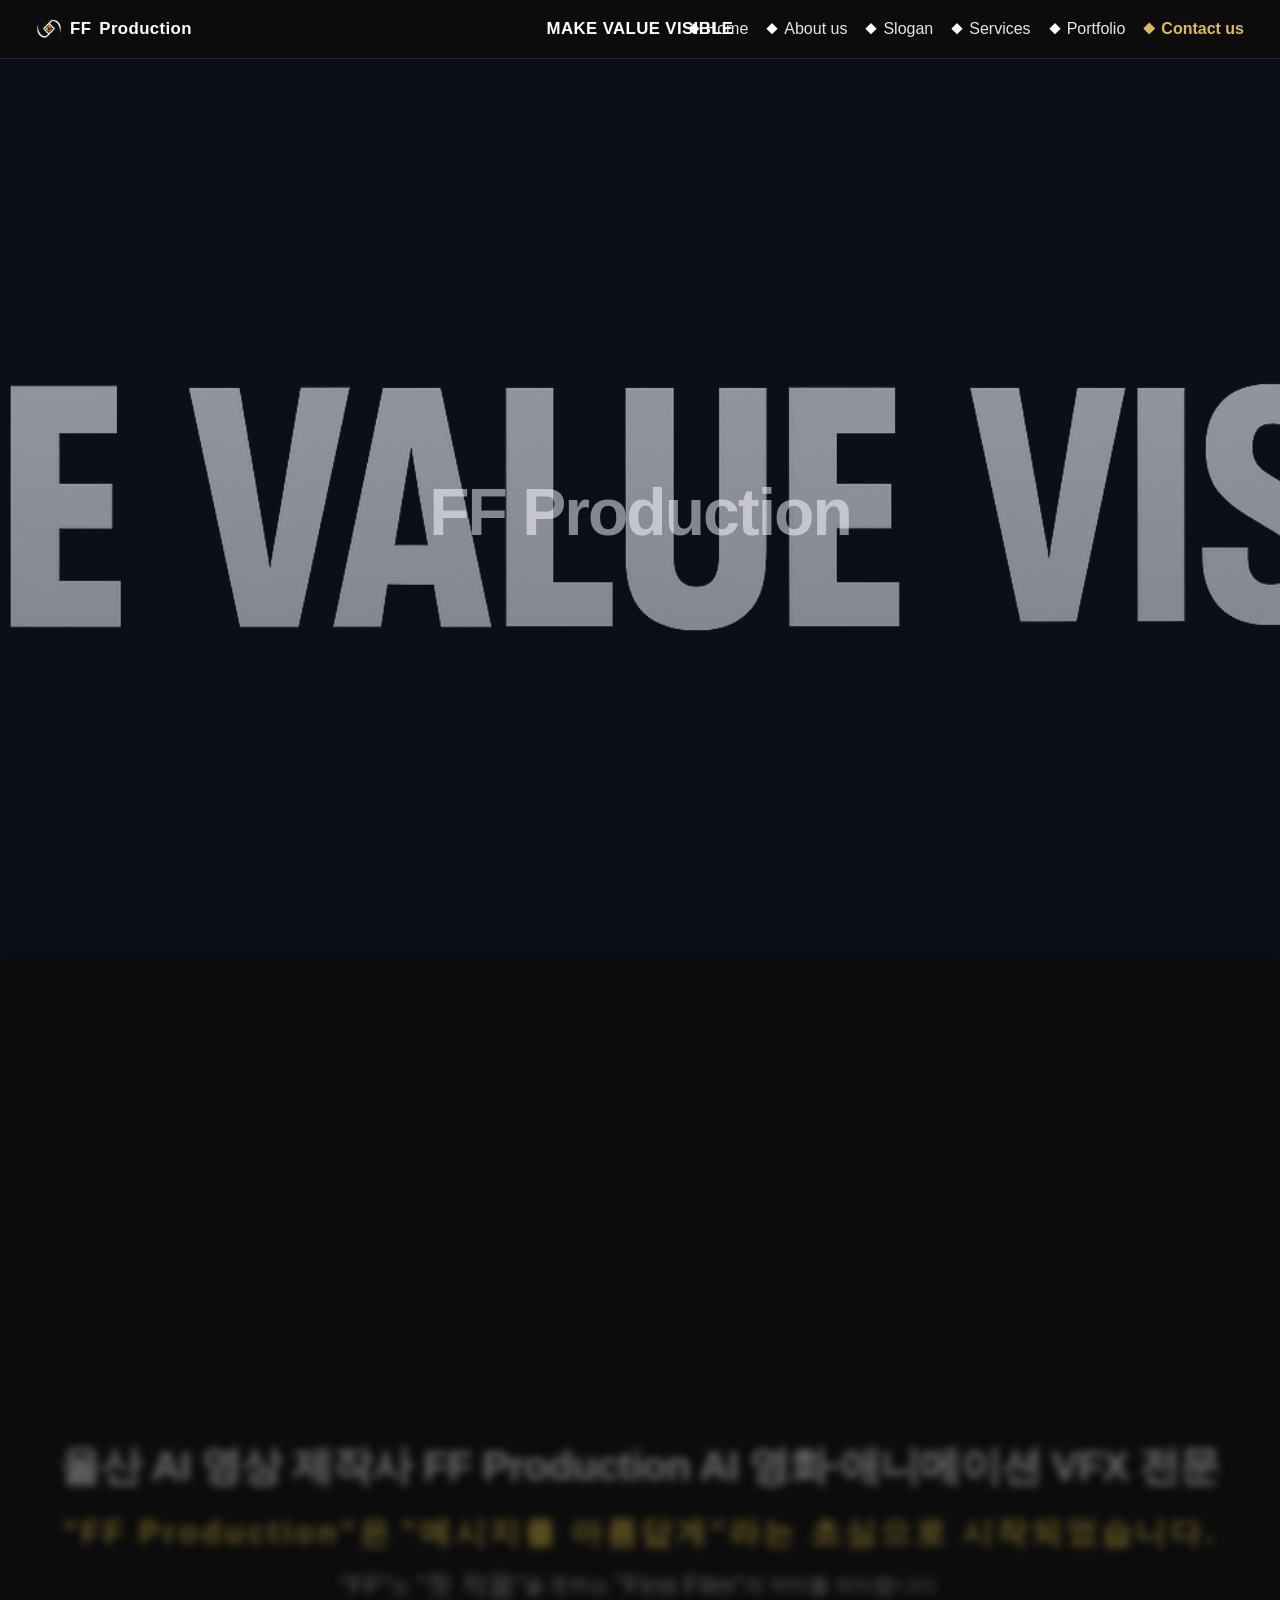
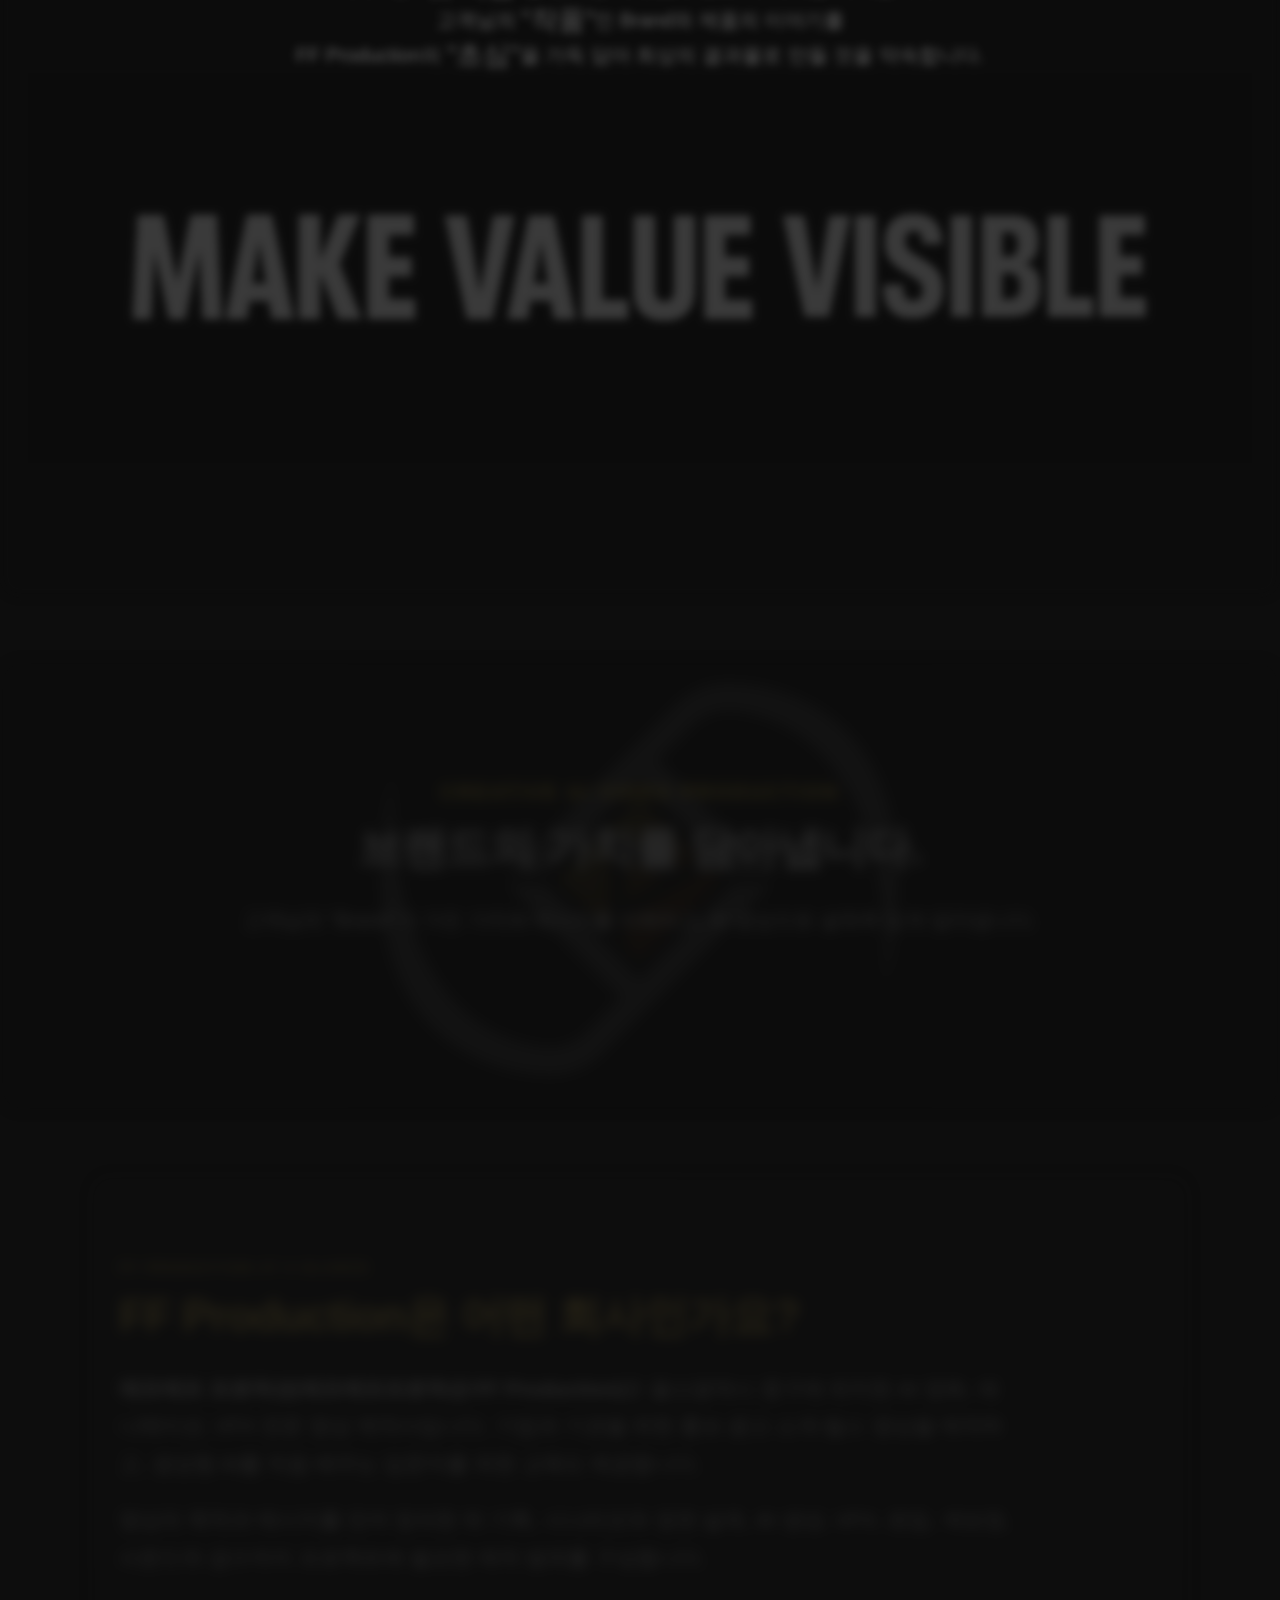
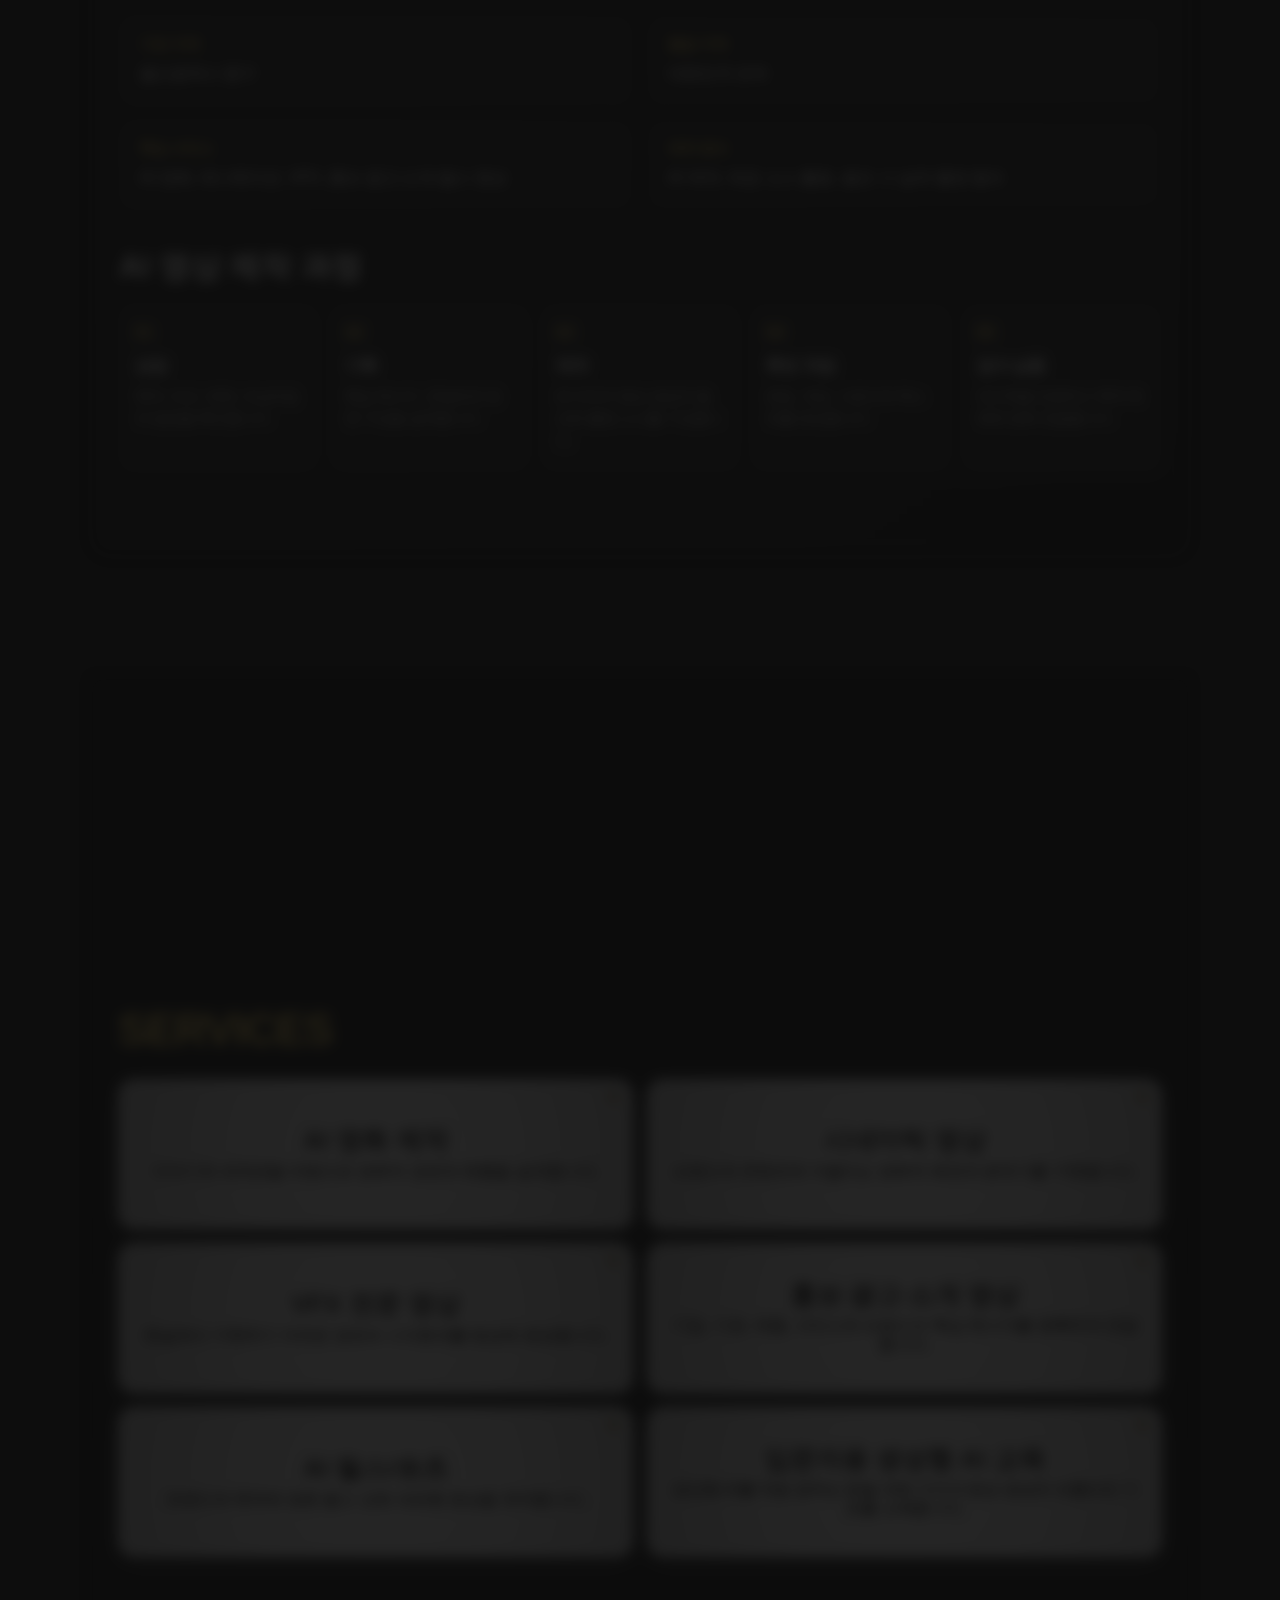
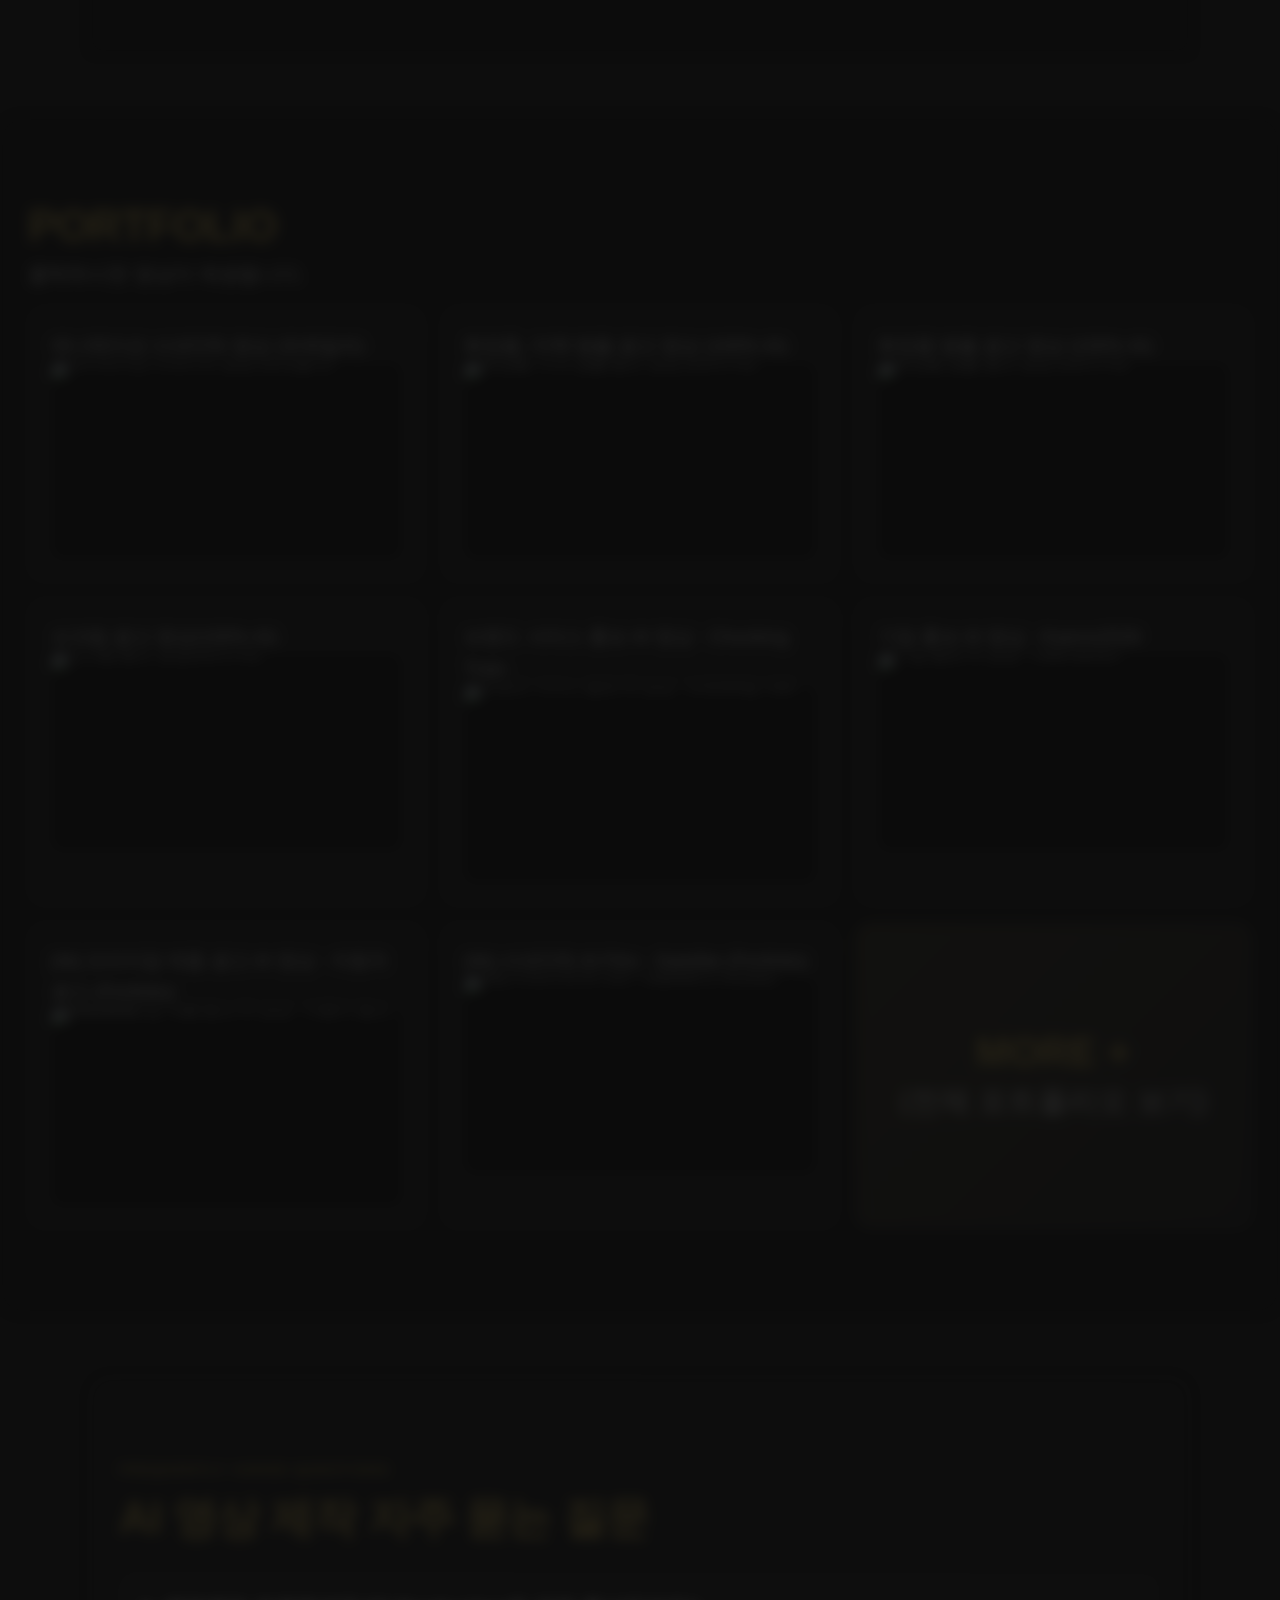
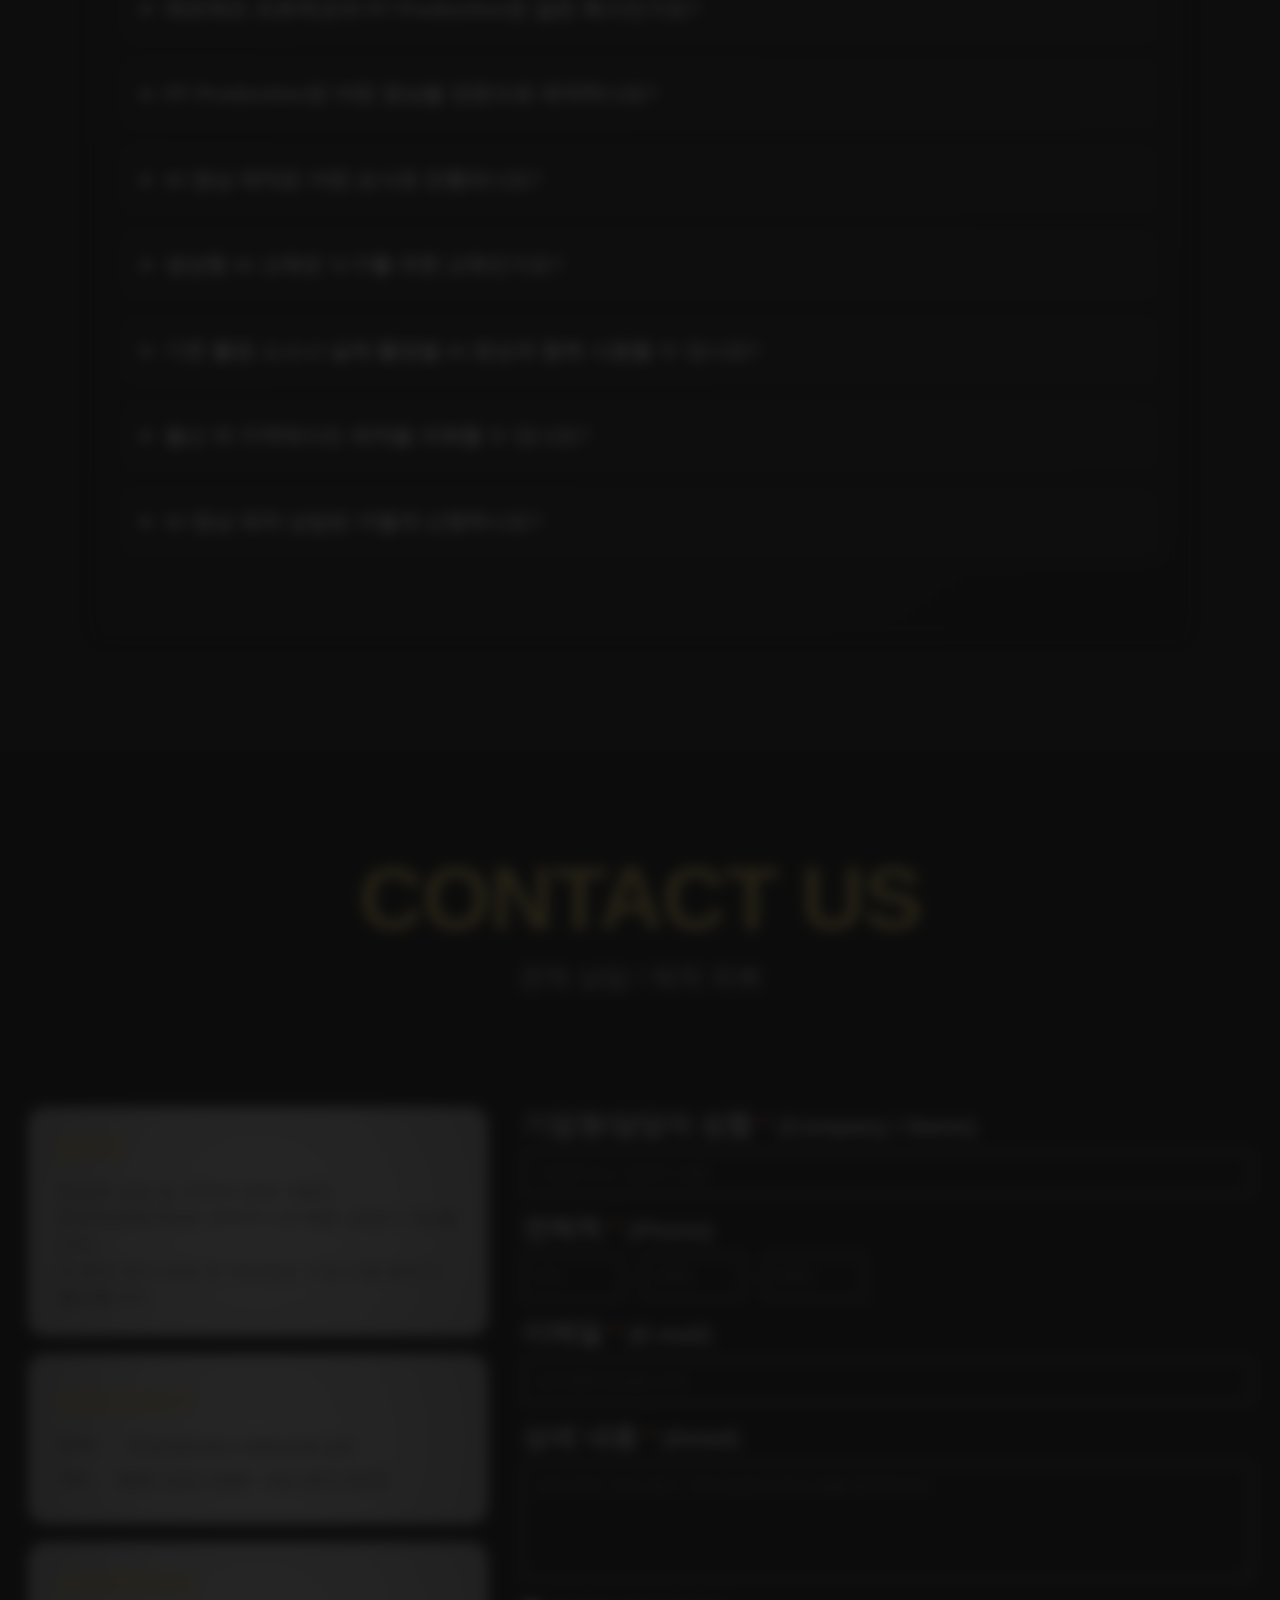
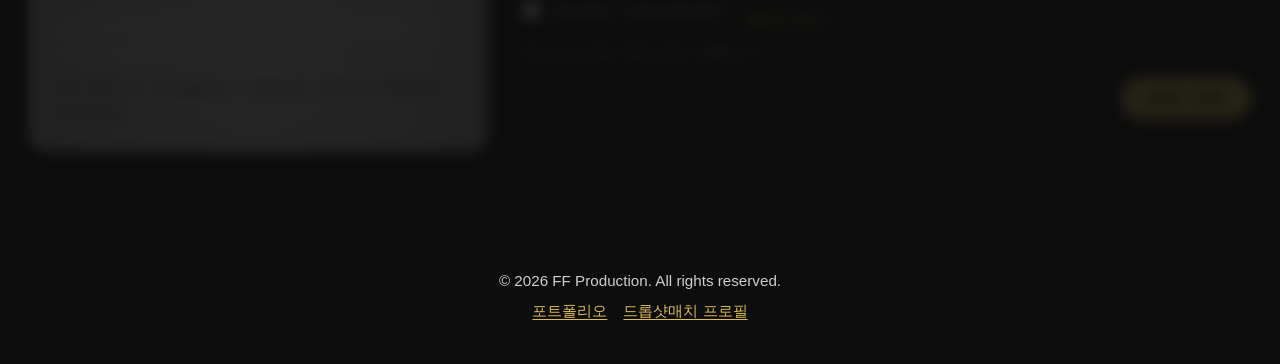
==== index.html @ ecd7bd6e "seo: connect Korean brand aliases and Ulsan AI queries" ====
<!doctype html>
<html lang="ko">
<head>
  <meta charset="UTF-8" />
  <meta name="viewport" content="width=device-width, initial-scale=1.0" />
  <title>울산 AI 영상 제작 | 에프에프 프로덕션(FF Production)</title>
  <meta name="description" content="에프에프 프로덕션(에프에프프로덕션·FF Production)은 울산 AI 영상 제작사로, AI 영화·애니메이션·VFX와 홍보·광고·소개·릴스 영상, 생성형 AI 교육을 제공합니다." />
  <meta name="author" content="FF Production" />
  <meta name="naver-site-verification" content="667f37b758458b9c221e22d6317201c742735891" />
  <meta name="robots" content="index, follow, max-image-preview:large, max-video-preview:-1, max-snippet:-1" />
  <meta name="referrer" content="strict-origin-when-cross-origin" />
  <meta http-equiv="Content-Security-Policy" content="default-src 'self'; img-src 'self' data: https://img.youtube.com; media-src 'self'; style-src 'self' 'unsafe-inline' https://cdn.jsdelivr.net; font-src 'self' data: https://cdn.jsdelivr.net; script-src 'self' 'unsafe-inline'; connect-src 'self' https://formsubmit.co; frame-src 'self' https://www.youtube.com; form-action https://formsubmit.co; base-uri 'self'; object-src 'none'; upgrade-insecure-requests" />
  <link rel="canonical" href="https://ffproduction.co.kr/" />
  <link rel="alternate" hreflang="ko-KR" href="https://ffproduction.co.kr/" />
  <link rel="icon" href="./assets/logo/logo-only.png" type="image/png" />
  <meta property="og:type" content="website" />
  <meta property="og:locale" content="ko_KR" />
  <meta property="og:site_name" content="에프에프 프로덕션 | FF Production" />
  <meta property="og:title" content="울산 AI 영상 제작 | 에프에프 프로덕션(FF Production)" />
  <meta property="og:description" content="울산 AI 영상 제작사 에프에프 프로덕션. AI 영화·애니메이션·VFX, 홍보·광고·소개·릴스 영상과 생성형 AI 교육을 제공합니다." />
  <meta property="og:url" content="https://ffproduction.co.kr/" />
  <meta property="og:image" content="https://ffproduction.co.kr/assets/company/make-value-visible.png" />
  <meta property="og:image:width" content="2184" />
  <meta property="og:image:height" content="695" />
  <meta property="og:image:alt" content="FF Production - Make Value Visible" />
  <meta name="twitter:card" content="summary_large_image" />
  <meta name="twitter:title" content="울산 AI 영상 제작 | 에프에프 프로덕션(FF Production)" />
  <meta name="twitter:description" content="울산 AI 영상 제작사 에프에프 프로덕션. AI 영화·애니메이션·VFX, 홍보·광고·소개·릴스 영상과 생성형 AI 교육을 제공합니다." />
  <meta name="twitter:image" content="https://ffproduction.co.kr/assets/company/make-value-visible.png" />
  <link rel="stylesheet" href="./style.css" />
  <script type="application/ld+json">
  {
    "@context": "https://schema.org",
    "@graph": [
      {
        "@type": "WebSite",
        "@id": "https://ffproduction.co.kr/#website",
        "url": "https://ffproduction.co.kr/",
        "name": "에프에프 프로덕션",
        "alternateName": ["에프에프프로덕션", "FF Production", "FFproduction", "First Film Production"],
        "inLanguage": "ko-KR",
        "publisher": { "@id": "https://ffproduction.co.kr/#organization" }
      },
      {
        "@type": ["Organization", "LocalBusiness"],
        "@id": "https://ffproduction.co.kr/#organization",
        "name": "에프에프 프로덕션",
        "alternateName": ["에프에프프로덕션", "FF Production", "FFproduction", "First Film Production"],
        "url": "https://ffproduction.co.kr/",
        "logo": {
          "@type": "ImageObject",
          "url": "https://ffproduction.co.kr/assets/logo/logo-only.png",
          "width": 557,
          "height": 429
        },
        "image": "https://ffproduction.co.kr/assets/company/make-value-visible.png",
        "description": "울산광역시 중구에 위치한 AI 영상 제작사로, AI 영화·애니메이션·VFX와 홍보·광고·소개·릴스 영상을 제작하고 입문자를 위한 생성형 AI 교육을 제공",
        "email": "mailto:FFproduction.Ai@gmail.com",
        "telephone": "+82-507-1327-0390",
        "address": {
          "@type": "PostalAddress",
          "streetAddress": "종가로 406-21, 7층 (복산동, 울산 비즈파크)",
          "addressLocality": "중구",
          "addressRegion": "울산광역시",
          "addressCountry": "KR"
        },
        "areaServed": { "@type": "Country", "name": "대한민국" },
        "sameAs": [
          "https://match.dropshot.io/profile/FFproduction"
        ],
        "knowsAbout": ["울산 AI 영상 제작", "울산 AI 영상 제작사", "AI 영화 제작", "애니메이션 영상 제작", "시네마틱 영상 제작", "VFX 영상 제작", "기업 홍보 영상", "광고 영상", "브랜드·회사 소개 영상", "AI 릴스 영상", "울산 생성형 AI 교육"],
        "hasOfferCatalog": {
          "@type": "OfferCatalog",
          "name": "AI 영화·애니메이션·VFX 영상 제작 및 생성형 AI 교육 서비스",
          "itemListElement": [
            { "@type": "Offer", "itemOffered": { "@type": "Service", "name": "AI 영화 제작" } },
            { "@type": "Offer", "itemOffered": { "@type": "Service", "name": "AI 애니메이션 제작" } },
            { "@type": "Offer", "itemOffered": { "@type": "Service", "name": "시네마틱 AI 영상 제작" } },
            { "@type": "Offer", "itemOffered": { "@type": "Service", "name": "VFX 영상 제작" } },
            { "@type": "Offer", "itemOffered": { "@type": "Service", "name": "기업·기관 홍보 영상" } },
            { "@type": "Offer", "itemOffered": { "@type": "Service", "name": "제품·서비스 광고 영상" } },
            { "@type": "Offer", "itemOffered": { "@type": "Service", "name": "브랜드·회사 소개 영상" } },
            { "@type": "Offer", "itemOffered": { "@type": "Service", "name": "AI 릴스 및 숏폼 영상" } },
            { "@type": "Offer", "itemOffered": { "@type": "Service", "name": "입문자용 생성형 AI 교육" } }
          ]
        }
      },
      {
        "@type": "WebPage",
        "@id": "https://ffproduction.co.kr/#webpage",
        "url": "https://ffproduction.co.kr/",
        "name": "울산 AI 영상 제작 | 에프에프 프로덕션(FF Production)",
        "description": "에프에프 프로덕션(에프에프프로덕션·FF Production)의 울산 AI 영화·애니메이션·VFX 및 홍보·광고·소개·릴스 영상 제작과 생성형 AI 교육 안내",
        "isPartOf": { "@id": "https://ffproduction.co.kr/#website" },
        "about": { "@id": "https://ffproduction.co.kr/#organization" },
        "primaryImageOfPage": { "@type": "ImageObject", "url": "https://ffproduction.co.kr/assets/company/make-value-visible.png" },
        "dateModified": "2026-08-14",
        "inLanguage": "ko-KR"
      },
      {
        "@type": "FAQPage",
        "@id": "https://ffproduction.co.kr/#faq",
        "mainEntity": [
          {
            "@type": "Question",
            "name": "에프에프 프로덕션과 FF Production은 같은 회사인가요?",
            "acceptedAnswer": { "@type": "Answer", "text": "네. 에프에프 프로덕션, 에프에프프로덕션과 FF Production은 모두 같은 울산 AI 영상 제작사를 가리키는 상호 표기입니다." }
          },
          {
            "@type": "Question",
            "name": "FF Production은 어떤 영상을 전문으로 제작하나요?",
            "acceptedAnswer": { "@type": "Answer", "text": "AI 영화, 애니메이션과 VFX를 전문으로 하며 기업·기관 홍보, 제품·서비스 광고, 브랜드·회사 소개와 릴스 영상을 제작합니다." }
          },
          {
            "@type": "Question",
            "name": "AI 영상 제작은 어떤 순서로 진행되나요?",
            "acceptedAnswer": { "@type": "Answer", "text": "상담에서 목적, 매체, 러닝타임과 일정을 확인한 뒤 기획과 제작 범위를 정하고, 장면 제작·편집·사운드·검수 과정을 거쳐 납품합니다." }
          },
          {
            "@type": "Question",
            "name": "생성형 AI 교육은 누구를 위한 교육인가요?",
            "acceptedAnswer": { "@type": "Answer", "text": "생성형 AI를 처음 접하는 입문자를 대상으로 이미지·영상 생성의 기본 개념, 프롬프트 작성과 기초 제작 과정을 이해하기 쉽게 교육합니다." }
          },
          {
            "@type": "Question",
            "name": "기존 촬영 소스나 실제 촬영을 AI 영상과 함께 사용할 수 있나요?",
            "acceptedAnswer": { "@type": "Answer", "text": "가능합니다. 제공받은 촬영 소스를 활용하거나 프로젝트에 따라 지상 촬영, 드론·FPV 드론 촬영을 AI 제작과 함께 협의할 수 있습니다." }
          },
          {
            "@type": "Question",
            "name": "울산 외 지역에서도 제작을 의뢰할 수 있나요?",
            "acceptedAnswer": { "@type": "Answer", "text": "네. FF Production은 울산광역시 중구에 위치하며 온라인 협업을 통해 전국의 기업, 기관과 브랜드 프로젝트를 진행할 수 있습니다." }
          },
          {
            "@type": "Question",
            "name": "AI 영상 제작 상담은 어떻게 신청하나요?",
            "acceptedAnswer": { "@type": "Answer", "text": "홈페이지 문의 양식이나 이메일 FFproduction.Ai@gmail.com, 전화 0507-1327-0390으로 제작 목적과 희망 일정을 보내면 상담할 수 있습니다." }
          }
        ]
      }
    ]
  }
  </script>
</head>
<body>
  <a class="skip-link" href="#main-content">본문으로 바로가기</a>
  <header class="nav">
    <a class="logo logo-link" href="#top"><img class="logo-icon" src="./assets/logo/logo-only.png" alt="FF Production 로고" /><span class="ff-accent">FF</span> Production</a>
    <p class="hero-topline">MAKE VALUE VISIBLE</p>
    <nav aria-label="주요 메뉴">
      <a href="#top"><span>◆</span>Home</a>
      <a href="#company"><span>◆</span>About us</a>
      <a href="#about"><span>◆</span>Slogan</a>
      <a href="#service"><span>◆</span>Services</a>
      <a href="#work"><span>◆</span>Portfolio</a>
      <a class="contact-nav" href="#contact"><span>◆</span>Contact us</a>
    </nav>
  </header>

  <main id="main-content">
  <section id="top" class="video-hero reveal">
    <video class="hero-video" autoplay muted loop playsinline webkit-playsinline preload="metadata" poster="./assets/company/make-value-visible.png">
      <source src="./assets/hero.mp4" type="video/mp4" />
    </video>
    <div class="video-overlay"></div>
    <div class="video-content" id="heroContent">
      <h1><span class="ff-accent">FF</span> Production</h1>
    </div>
  </section>

  <section id="company" class="section dark section-about section-company reveal">
    <h2 class="section-heading-korean">
      <span class="mobile-copy-line">울산 AI 영상 제작사</span>
      <span class="mobile-copy-line mobile-copy-en">FF Production</span>
      <span class="mobile-copy-line">AI 영화·애니메이션</span>
      <span class="mobile-copy-line">VFX 전문</span>
    </h2>
    <p class="about-kicker">
      <span class="mobile-copy-line">"FF Production"은</span>
      <span class="mobile-copy-line">"메시지를 아름답게"라는 초심으로 시작되었습니다.</span>
    </p>
    <p class="about-desc company-extra">
      <span class="company-line"><span class="company-em">"FF"</span>는&nbsp;<span class="company-em">"첫 작품"</span>을 뜻하는&nbsp;<span class="company-em">"First Film"</span>의 약어를 의미합니다.</span>
      <span class="company-line">고객님의&nbsp;<span class="company-em">"작품"</span>인 Brand와 제품의 이야기를</span>
      <span class="company-line">FF Production의&nbsp;<span class="company-em">"초심"</span>을 가득 담아 최상의 결과물로 만들 것을 약속합니다.</span>
    </p>
    <img class="company-visual" src="./assets/company/make-value-visible.png" alt="MAKE VALUE VISIBLE" />
  </section>

  <section id="about" class="section dark section-about reveal">
    <p class="about-kicker">CREATIVE AI VIDEO PRODUCTION</p>
    <h2 class="about-slogan">브랜드의 가치를 담아냅니다.</h2>
    <p class="about-desc">
      <span class="mobile-copy-line">고객님의 "Brand"가 가진 가치와 메시지를 이해하고,</span>
      <span class="mobile-copy-line">AI 영상으로 설득력 있게 담아냅니다.</span>
    </p>
  </section>

  <section id="geo-summary" class="section section-geo reveal">
    <p class="section-eyebrow">FF PRODUCTION AT A GLANCE</p>
    <h2>
      <span class="mobile-copy-line mobile-copy-en">FF Production은</span>
      <span class="mobile-copy-line">어떤 회사인가요?</span>
    </h2>
    <p class="geo-lead"><strong>에프에프 프로덕션(에프에프프로덕션·FF Production)</strong>은 울산광역시 중구에 위치한 AI 영화, 애니메이션, VFX 전문 영상 제작사입니다. 기업과 기관을 위한 홍보·광고·소개·릴스 영상을 제작하고, 생성형 AI를 처음 배우는 입문자를 위한 교육도 제공합니다.</p>
    <p class="geo-body">영상의 목적과 메시지를 먼저 정의한 뒤 기획, 시나리오와 장면 설계, AI 생성, VFX, 편집, 색보정, 사운드와 검수까지 프로젝트에 필요한 제작 범위를 구성합니다.</p>
    <dl class="geo-facts">
      <div><dt>기반 지역</dt><dd>울산광역시 중구</dd></div>
      <div><dt>협업 지역</dt><dd>대한민국 전역</dd></div>
      <div><dt>핵심 서비스</dt><dd>AI 영화, 애니메이션, VFX, 홍보·광고·소개·릴스 영상</dd></div>
      <div><dt>제작 방식</dt><dd>AI 제작, 제공 소스 활용, 필요 시 실제 촬영 협의</dd></div>
    </dl>
    <div class="process-block">
      <h3>AI 영상 제작 과정</h3>
      <ol class="process-list">
        <li><strong>상담</strong><span>목적, 타깃, 매체, 러닝타임과 일정을 확인합니다.</span></li>
        <li><strong>기획</strong><span>핵심 메시지, 콘셉트와 장면 구성을 설계합니다.</span></li>
        <li><strong>제작</strong><span>AI 이미지·영상 생성과 필요한 촬영 소스를 구성합니다.</span></li>
        <li><strong>후반 작업</strong><span>편집, 색감, 사운드와 텍스트를 완성합니다.</span></li>
        <li><strong>검수·납품</strong><span>피드백을 반영하고 목적 매체에 맞춰 전달합니다.</span></li>
      </ol>
    </div>
  </section>

  <section id="service" class="section section-service reveal">
    <h2>SERVICES</h2>
    <div class="grid service-list">
      <div class="tile"><strong>AI 영화 제작</strong><small>이야기와 세계관을 바탕으로 영화적 장면과 흐름을 설계합니다.</small></div>
      <div class="tile"><strong>시네마틱 영상</strong><small>브랜드와 콘텐츠에 어울리는 영화적 화면과 분위기를 구현합니다.</small></div>
      <div class="tile"><strong>VFX 전문 영상</strong><small>현실에서 구현하기 어려운 장면과 시각효과를 영상에 완성합니다.</small></div>
      <div class="tile"><strong>홍보·광고·소개 영상</strong><small>기업, 기관, 제품, 서비스와 브랜드의 핵심 메시지를 명확하게 전달합니다.</small></div>
      <div class="tile"><strong>AI 릴스/숏츠</strong><small>트렌드와 목적에 맞춘 짧고 강한 세로형 영상을 제작합니다.</small></div>
      <div class="tile service-ai-edu"><strong>입문자용 생성형 AI 교육</strong><small>생성형 AI를 처음 접하는 분을 위해 이미지·영상 생성과 프롬프트 기초를 교육합니다.</small></div>
    </div>
  </section>

  <section id="work" class="section dark section-work reveal">
    <h2>PORTFOLIO</h2>
    <p class="portfolio-note">클릭하시면 영상이 재생됩니다.</p>
    <div class="cards portfolio-cards" id="mainPortfolioCards">
      <article class="card portfolio-card" data-generated="true">
        <p class="portfolio-desc">애니메이션 시네마틱 영상 (트레일러)</p>
        <a class="portfolio-thumb-link" href="https://youtu.be/YsVx1RGFMu0" data-video-id="YsVx1RGFMu0" title="클릭하여 재생">
          <img class="portfolio-video portfolio-thumb" src="https://img.youtube.com/vi/YsVx1RGFMu0/maxresdefault.jpg" alt="애니메이션 시네마틱 영상 트레일러" loading="lazy" />
        </a>
      </article>
      <article class="card portfolio-card" data-generated="true">
        <p class="portfolio-desc">화장품, 미백 앰플 광고 영상 (100% AI)</p>
        <a class="portfolio-thumb-link" href="https://youtu.be/nsGBB1gMADM" data-video-id="nsGBB1gMADM" title="클릭하여 재생">
          <img class="portfolio-video portfolio-thumb" src="https://img.youtube.com/vi/nsGBB1gMADM/maxresdefault.jpg" alt="AI 화장품 미백 앰플 광고 영상" loading="lazy" />
        </a>
      </article>
      <article class="card portfolio-card" data-generated="true">
        <p class="portfolio-desc">화장품 앰플 광고 영상 (100% AI)</p>
        <a class="portfolio-thumb-link" href="https://youtu.be/xZIH_H3oObs" data-video-id="xZIH_H3oObs" title="클릭하여 재생">
          <img class="portfolio-video portfolio-thumb" src="https://img.youtube.com/vi/xZIH_H3oObs/maxresdefault.jpg" alt="AI 화장품 앰플 광고 영상" loading="lazy" />
        </a>
      </article>
      <article class="card portfolio-card" data-generated="true">
        <p class="portfolio-desc">선크림 광고 영상 (100% AI)</p>
        <a class="portfolio-thumb-link" href="https://youtu.be/1bB_vt7NN2U" data-video-id="1bB_vt7NN2U" title="클릭하여 재생">
          <img class="portfolio-video portfolio-thumb" src="https://img.youtube.com/vi/1bB_vt7NN2U/maxresdefault.jpg" alt="AI 선크림 제품 광고 영상" loading="lazy" />
        </a>
      </article>
      <article class="card portfolio-card" data-generated="true">
        <p class="portfolio-desc">브랜드 서비스 홍보 AI 영상 - Chunking Train</p>
        <a class="portfolio-thumb-link" href="https://youtu.be/onBgveX1D6w" data-video-id="onBgveX1D6w" title="클릭하여 재생">
          <img class="portfolio-video portfolio-thumb" src="https://img.youtube.com/vi/onBgveX1D6w/maxresdefault.jpg" alt="브랜드 서비스 홍보 AI 영상" loading="lazy" />
        </a>
      </article>
      <article class="card portfolio-card" data-generated="true">
        <p class="portfolio-desc">기업 홍보 AI 영상 - Kaems2026</p>
        <a class="portfolio-thumb-link" href="https://youtu.be/kbeWfBTMA7Y" data-video-id="kbeWfBTMA7Y" title="클릭하여 재생">
          <img class="portfolio-video portfolio-thumb" src="https://img.youtube.com/vi/kbeWfBTMA7Y/maxresdefault.jpg" alt="기업 홍보 AI 영상" loading="lazy" />
        </a>
      </article>
      <article class="card portfolio-card" data-generated="true">
        <p class="portfolio-desc">4K 프리미엄 제품 광고 AI 영상 - 자동차</p>
        <a class="portfolio-thumb-link" href="https://youtu.be/ij_SNauhDJU" data-video-id="ij_SNauhDJU" title="클릭하여 재생">
          <img class="portfolio-video portfolio-thumb" src="https://img.youtube.com/vi/ij_SNauhDJU/maxresdefault.jpg" alt="4K 자동차 제품 광고 AI 영상" loading="lazy" />
        </a>
      </article>
      <article class="card portfolio-card" data-generated="true">
        <p class="portfolio-desc">4K 시네마틱 AI Film - Satellite</p>
        <a class="portfolio-thumb-link" href="https://youtu.be/MuoZ8Gb_tQk" data-video-id="MuoZ8Gb_tQk" title="클릭하여 재생">
          <img class="portfolio-video portfolio-thumb" src="https://img.youtube.com/vi/MuoZ8Gb_tQk/maxresdefault.jpg" alt="4K 시네마틱 AI 영화 Satellite" loading="lazy" />
        </a>
      </article>
      <article class="card portfolio-card portfolio-more-card">
        <a class="portfolio-more-link" href="./portfolio.html">
          <strong>MORE +</strong>
          <small>(전체 포트폴리오 보기)</small>
        </a>
      </article>
    </div>
  </section>

  <section id="faq" class="section section-faq reveal">
    <p class="section-eyebrow">FREQUENTLY ASKED QUESTIONS</p>
    <h2>
      <span class="mobile-copy-line">AI 영상 제작</span>
      <span class="mobile-copy-line">자주 묻는 질문</span>
    </h2>
    <div class="faq-list">
      <details>
        <summary>에프에프 프로덕션과 FF Production은 같은 회사인가요?</summary>
        <p>네. 에프에프 프로덕션, 에프에프프로덕션과 FF Production은 모두 같은 울산 AI 영상 제작사를 가리키는 상호 표기입니다.</p>
      </details>
      <details>
        <summary>FF Production은 어떤 영상을 전문으로 제작하나요?</summary>
        <p>AI 영화, 애니메이션과 VFX를 전문으로 하며 기업·기관 홍보, 제품·서비스 광고, 브랜드·회사 소개와 릴스 영상을 제작합니다.</p>
      </details>
      <details>
        <summary>AI 영상 제작은 어떤 순서로 진행되나요?</summary>
        <p>상담에서 목적, 매체, 러닝타임과 일정을 확인한 뒤 기획과 제작 범위를 정하고, 장면 제작·편집·사운드·검수 과정을 거쳐 납품합니다.</p>
      </details>
      <details>
        <summary>생성형 AI 교육은 누구를 위한 교육인가요?</summary>
        <p>생성형 AI를 처음 접하는 입문자를 대상으로 이미지·영상 생성의 기본 개념, 프롬프트 작성과 기초 제작 과정을 이해하기 쉽게 교육합니다.</p>
      </details>
      <details>
        <summary>기존 촬영 소스나 실제 촬영을 AI 영상과 함께 사용할 수 있나요?</summary>
        <p>가능합니다. 제공받은 촬영 소스를 활용하거나 프로젝트에 따라 지상 촬영, 드론·FPV 드론 촬영을 AI 제작과 함께 협의할 수 있습니다.</p>
      </details>
      <details>
        <summary>울산 외 지역에서도 제작을 의뢰할 수 있나요?</summary>
        <p>네. FF Production은 울산광역시 중구에 위치하며 온라인 협업을 통해 전국의 기업, 기관과 브랜드 프로젝트를 진행할 수 있습니다.</p>
      </details>
      <details>
        <summary>AI 영상 제작 상담은 어떻게 신청하나요?</summary>
        <p>홈페이지 문의 양식이나 이메일 <a href="mailto:FFproduction.Ai@gmail.com">FFproduction.Ai@gmail.com</a>, 전화 <a href="tel:+8250713270390">0507-1327-0390</a>으로 제작 목적과 희망 일정을 보내주세요.</p>
      </details>
    </div>
  </section>

  <section id="contact" class="section contact contact-dark section-contact reveal">
    <div class="contact-heading">
      <h2>CONTACT US</h2>
      <p class="contact-subline">견적 상담 / 제작 의뢰</p>
      <div class="contact-mobile-actions" aria-label="빠른 문의">
        <a href="tel:+8250713270390">
          <strong>전화 상담</strong>
          <small>0507-1327-0390</small>
        </a>
        <a href="mailto:FFproduction.Ai@gmail.com">
          <strong>이메일 문의</strong>
          <small>메일 앱으로 연결</small>
        </a>
      </div>
    </div>

    <div class="contact-layout">
      <div class="contact-info">
        <article class="info-card info-card-info">
          <h3>INFO</h3>
          <p>자세한 상담 및 견적에 관한 내용은<br>연락처(Mail/Tel)로 연락주시면 빠른 상담이 가능합니다.</p>
          <p class="info-note">※ 문의 양식 전송 전 개인정보 수집·이용 동의가 필요합니다.</p>
        </article>

        <article class="info-card">
          <h3>CONTACT</h3>
          <p class="contact-channel">
            <strong class="contact-channel-label">MAIL ㆍ</strong>
            <span class="contact-channel-values"><button type="button" class="copy-email" data-copy="FFproduction.Ai@gmail.com">FFproduction.Ai@gmail.com</button></span>
          </p>
          <p class="contact-channel">
            <strong class="contact-channel-label">TEL ㆍ</strong>
            <span class="contact-channel-values">
              <button type="button" class="copy-phone" data-copy="0507-1327-0390">0507-1327-0390</button>
              <span class="contact-channel-separator" aria-hidden="true">/</span>
              <button type="button" class="copy-phone" data-copy="010-3971-0370">010-3971-0370</button>
            </span>
          </p>
        </article>

        <article class="info-card">
          <h3>ADDRESS</h3>
          <p class="address-ko">
            <span class="mobile-copy-line">울산광역시 중구</span>
            <span class="mobile-copy-line">종가로 406-21, 7층</span>
            <span class="mobile-copy-line">(복산동, 울산 비즈파크)</span>
          </p>
          <p class="address-en">7F, 406-21, Jongga-ro, Jung-gu, Ulsan, Republic of Korea</p>
        </article>
      </div>

      <form id="contactForm" class="contact-form dark-form" action="https://formsubmit.co/ajax/FFproduction.Ai@gmail.com" method="post" enctype="multipart/form-data">
        <div class="contact-form-mobile-intro">
          <h3>프로젝트 문의</h3>
          <p>필수 정보를 남겨주시면 확인 후 연락드리겠습니다.</p>
        </div>
        <input type="hidden" name="_subject" id="formSubjectField" value="[FF Production] 제작 의뢰 문의가 도착했습니다" />
        <input type="hidden" name="_cc" value="FFproduction.Ai@gmail.com" />
        <input type="hidden" name="_captcha" value="false" />
        <input type="hidden" name="_template" value="table" />
        <input type="text" name="_honey" class="hp-field" tabindex="-1" autocomplete="off" />
        <input type="hidden" name="name" id="fsName" value="" />
        <input type="hidden" name="email" id="fsEmail" value="" />
        <input type="hidden" name="message" id="fsMessage" value="" />
        <input type="hidden" name="_replyto" id="fsReplyTo" value="" />
        <input type="hidden" name="연락처" id="contactPhoneField" value="" />
        <input type="hidden" name="개인정보_수집_이용_동의" id="consentStatusField" value="미동의" />
        <label>
          <span>기업명/담당자 성함 <em>*</em> <small class="field-label-en">(Company / Name)</small></span>
          <input type="text" name="기업명_담당자성함" autocomplete="organization" placeholder="기업명 또는 담당자 성함" required />
        </label>

        <label>
          <span>연락처 <em>*</em> <small class="field-label-en">(Phone)</small></span>
          <div class="phone-row" role="group" aria-label="연락처 번호 입력">
            <input type="tel" id="phone1" inputmode="numeric" pattern="[0-9]{2,4}" maxlength="4" autocomplete="tel-area-code" aria-label="연락처 앞자리" placeholder="010" required />
            <b aria-hidden="true">-</b>
            <input type="tel" id="phone2" inputmode="numeric" pattern="[0-9]{3,4}" maxlength="4" autocomplete="tel-local-prefix" aria-label="연락처 가운데 자리" placeholder="0000" required />
            <b aria-hidden="true">-</b>
            <input type="tel" id="phone3" inputmode="numeric" pattern="[0-9]{4}" maxlength="4" autocomplete="tel-local-suffix" aria-label="연락처 끝자리" placeholder="0000" required />
          </div>
        </label>

        <label>
          <span>이메일 <em>*</em> <small class="field-label-en">(E-mail)</small></span>
          <input type="email" name="이메일" autocomplete="email" autocapitalize="none" placeholder="name@example.com" required />
        </label>

        <label>
          <span>상세 내용 <em>*</em> <small class="field-label-en">(Detail)</small></span>
          <textarea name="상세내용" rows="5" placeholder="제작 목적, 영상 형식, 희망 일정과 예산 등을 알려주세요." required></textarea>
        </label>

        <div class="privacy-consent-row">
          <label class="privacy-consent" for="privacyConsent">
            <input type="checkbox" id="privacyConsent" required aria-describedby="privacyHelp" />
            <span>개인정보 수집/이용 동의 <em>*</em></span>
          </label>
          <button type="button" class="privacy-policy-link" id="privacyPolicyOpen">동의서 보기</button>
          <small class="privacy-help" id="privacyHelp">문의 접수와 회신 목적으로만 사용합니다.</small>
        </div>

        <div class="form-actions">
          <button class="btn submit-btn" type="submit">상담 / 의뢰</button>
        </div>
      </form>
    </div>
  </section>
  </main>

  <footer class="reveal">
    <p>© 2026 FF Production. All rights reserved.</p>
    <nav aria-label="회사 외부 프로필">
      <a href="./portfolio.html">포트폴리오</a>
      <a href="https://match.dropshot.io/profile/FFproduction" target="_blank" rel="noopener noreferrer">드롭샷매치 프로필</a>
    </nav>
  </footer>

  <div id="submitDoneModal" class="submit-modal" aria-hidden="true">
    <div class="submit-modal-card">
      <p>전송되었습니다.</p>
      <button type="button" id="submitDoneClose">확인</button>
    </div>
  </div>

  <div id="videoModal" class="video-modal" aria-hidden="true">
    <div class="video-modal-backdrop" data-close-video="true"></div>
    <div class="video-modal-card">
      <button type="button" id="videoModalClose" class="video-modal-close" aria-label="닫기">✕</button>
      <iframe id="videoModalFrame" title="Portfolio video" loading="lazy" allow="accelerometer; autoplay; clipboard-write; encrypted-media; gyroscope; picture-in-picture; web-share" allowfullscreen></iframe>
    </div>
  </div>

  <div id="portfolioLockModal" class="video-modal" aria-hidden="true">
    <div class="video-modal-backdrop portfolio-lock-backdrop"></div>
    <div class="video-modal-card portfolio-lock-card">
      <p class="portfolio-lock-title">PORTFOLIO TEMPORARILY UNAVAILABLE</p>
      <p id="portfolioLockReason" class="portfolio-lock-reason">현재 포트폴리오 동기화를 일시 중단했습니다.</p>
    </div>
  </div>

  <div id="privacyModal" class="video-modal" aria-hidden="true">
    <div class="video-modal-backdrop" data-close-privacy="true"></div>
    <div class="video-modal-card privacy-modal-card">
      <button type="button" id="privacyModalClose" class="video-modal-close" aria-label="닫기">✕</button>
      <iframe id="privacyModalFrame" title="개인정보 수집/이용 동의서" data-src="./assets/privacy/privacy-consent.pdf" loading="lazy"></iframe>
    </div>
  </div>

  <script>
    if ('scrollRestoration' in history) {
      history.scrollRestoration = 'manual';
    }
    window.addEventListener('load', () => {
      const hashId = decodeURIComponent(window.location.hash.slice(1));
      const hashTarget = hashId ? document.getElementById(hashId) : null;
      if (hashTarget) {
        hashTarget.scrollIntoView({ block: 'start' });
      } else {
        window.scrollTo(0, 0);
      }
    });

    const formLoadedAt = Date.now();
    const contactForm = document.getElementById('contactForm');
    if (contactForm) {
      contactForm.action = 'https://formsubmit.co/ajax/FFproduction.Ai@gmail.com';
      const captchaField = contactForm.querySelector('input[name="_captcha"]');
      if (captchaField) captchaField.value = 'false';
      const trackFields = contactForm.querySelectorAll('input[type="text"], input[type="email"], textarea');
      const syncFilledState = (el) => {
        el.classList.toggle('field-filled', el.value.trim().length > 0);
      };
      trackFields.forEach((el) => {
        el.addEventListener('blur', () => syncFilledState(el));
        el.addEventListener('input', () => {
          if (el.value.trim().length === 0) el.classList.remove('field-filled');
        });
      });

      const fileInputForName = contactForm.querySelector('input[type="file"][name="file"]');
      const fileNameIndicator = document.getElementById('fileNameIndicator');
      const updateFileNameIndicator = () => {
        if (!fileNameIndicator) return;
        if (!fileInputForName || !fileInputForName.files || fileInputForName.files.length === 0) {
          fileNameIndicator.textContent = '파일을 업로드 해주세요 (PDF, MP4, 이미지파일만 가능)';
          return;
        }
        const fullName = fileInputForName.files[0].name || '';
        fileNameIndicator.textContent = fullName.length > 10 ? `${fullName.slice(0, 10)}...` : fullName;
      };
      if (fileInputForName) {
        fileInputForName.addEventListener('change', updateFileNameIndicator);
      }

      let submitLocked = false;

      contactForm.addEventListener('submit', async (e) => {
        e.preventDefault();

        if (submitLocked) return;

        const honey = contactForm.querySelector('.hp-field');
        if (honey && honey.value.trim()) {
          e.preventDefault();
          return;
        }

        const privacyConsent = contactForm.querySelector('#privacyConsent');
        if (privacyConsent && !privacyConsent.checked) {
          e.preventDefault();
          alert('개인 정보 수집에 동의가 필요합니다.');
          return;
        }

        const fileInput = contactForm.querySelector('input[type="file"][name="file"]');
        if (fileInput && fileInput.files && fileInput.files.length > 0) {
          const allowedExt = ['jpg', 'jpeg', 'png', 'bmp', 'mp4', 'pdf'];
          const maxTotalBytes = 10 * 1024 * 1024;
          let total = 0;

          for (const f of fileInput.files) {
            total += f.size;
            const ext = (f.name.split('.').pop() || '').toLowerCase();
            if (!allowedExt.includes(ext)) {
              e.preventDefault();
              alert('첨부파일은 jpg/jpeg, png, bmp, mp4, pdf 형식만 가능합니다.');
              return;
            }
          }

          if (total > maxTotalBytes) {
            e.preventDefault();
            alert('첨부파일 총 용량은 10MB 이하만 가능합니다.');
            return;
          }
        }

        const spentMs = Date.now() - formLoadedAt;
        if (spentMs < 2500) {
          e.preventDefault();
          alert('잠시 후 다시 제출해주세요.');
          return;
        }

        const contactPhoneField = contactForm.querySelector('#contactPhoneField');
        const consentStatusField = contactForm.querySelector('#consentStatusField');
        const fsName = contactForm.querySelector('#fsName');
        const fsEmail = contactForm.querySelector('#fsEmail');
        const fsMessage = contactForm.querySelector('#fsMessage');
        const fsReplyTo = contactForm.querySelector('#fsReplyTo');
        const formSubjectField = contactForm.querySelector('#formSubjectField');

        const companyName = (contactForm.querySelector('input[name="기업명_담당자성함"]')?.value || '').trim();
        const emailValue = (contactForm.querySelector('input[name="이메일"]')?.value || '').trim();
        const detailValue = (contactForm.querySelector('textarea[name="상세내용"]')?.value || '').trim();

        const phone1 = (contactForm.querySelector('#phone1')?.value || '').trim();
        const phone2 = (contactForm.querySelector('#phone2')?.value || '').trim();
        const phone3 = (contactForm.querySelector('#phone3')?.value || '').trim();
        if (contactPhoneField) {
          contactPhoneField.value = [phone1, phone2, phone3].filter(Boolean).join('-');
        }
        if (consentStatusField) {
          consentStatusField.value = privacyConsent && privacyConsent.checked ? '동의' : '미동의';
        }

        if (fsName) fsName.value = companyName || '-';
        if (fsEmail) fsEmail.value = emailValue || '-';
        if (fsReplyTo) fsReplyTo.value = emailValue || '-';
        if (fsMessage) {
          fsMessage.value = [
            `[기업명/담당자] ${companyName || '-'}`,
            `[연락처] ${[phone1, phone2, phone3].filter(Boolean).join('-') || '-'}`,
            `[이메일] ${emailValue || '-'}`,
            `[개인정보 동의] ${privacyConsent && privacyConsent.checked ? '동의' : '미동의'}`,
            '',
            detailValue || '-'
          ].join('\n');
        }

        if (formSubjectField) {
          const now = new Date();
          const stamp = `${now.getFullYear()}-${String(now.getMonth() + 1).padStart(2, '0')}-${String(now.getDate()).padStart(2, '0')} ${String(now.getHours()).padStart(2, '0')}:${String(now.getMinutes()).padStart(2, '0')}:${String(now.getSeconds()).padStart(2, '0')}`;
          formSubjectField.value = `[FF Production] 제작 의뢰 문의 (${stamp})`;
        }

        const submitBtn = contactForm.querySelector('.submit-btn');
        if (submitBtn) {
          submitBtn.disabled = true;
          submitBtn.style.pointerEvents = 'none';
        }

        submitLocked = true;

        try {
          const formData = new FormData(contactForm);
          const res = await fetch(contactForm.action, {
            method: 'POST',
            headers: { Accept: 'application/json' },
            body: formData,
          });
          const result = await res.json().catch(() => null);

          if (!res.ok || !result || (result.success !== true && result.success !== 'true')) {
            throw new Error((result && (result.message || result.error)) || '메일 전송 실패');
          }

          if (doneModal) {
            doneModal.classList.add('show');
            doneModal.setAttribute('aria-hidden', 'false');
          }

          contactForm.reset();
          contactForm.querySelectorAll('.field-filled').forEach((el) => el.classList.remove('field-filled'));
        } catch (err) {
          console.error('formsubmit error:', err);
          alert('전송에 실패했습니다. 잠시 후 다시 시도해주세요.');
        } finally {
          const submitBtn = contactForm.querySelector('.submit-btn');
          if (submitBtn) {
            submitBtn.disabled = false;
            submitBtn.style.pointerEvents = '';
          }
          submitLocked = false;
        }
      });

      contactForm.addEventListener('reset', () => {
        setTimeout(() => {
          if (fileNameIndicator) fileNameIndicator.textContent = '파일을 업로드 해주세요 (PDF, MP4, 이미지파일만 가능)';
          const consentStatusField = contactForm.querySelector('#consentStatusField');
          if (consentStatusField) consentStatusField.value = '미동의';
        }, 0);
      });

      window.addEventListener('pageshow', () => {
        submitLocked = false;
        const submitBtn = contactForm.querySelector('.submit-btn');
        if (submitBtn) {
          submitBtn.disabled = false;
          submitBtn.style.pointerEvents = '';
        }
      });
    }

    const doneModal = document.getElementById('submitDoneModal');
    const doneClose = document.getElementById('submitDoneClose');
    const params = new URLSearchParams(window.location.search);
    if (doneModal && params.get('submitted') === '1') {
      doneModal.classList.add('show');
      doneModal.setAttribute('aria-hidden', 'false');
      history.replaceState({}, '', `${window.location.pathname}${window.location.hash}`);
    }
    if (doneClose && doneModal) {
      doneClose.addEventListener('click', () => {
        doneModal.classList.remove('show');
        doneModal.setAttribute('aria-hidden', 'true');
      });
    }

    const observer = new IntersectionObserver((entries) => {
      entries.forEach((entry) => {
        if (entry.isIntersecting) {
          entry.target.classList.add('show');
        }
      });
    }, { threshold: 0.15, rootMargin: '0px 0px -40px 0px' });

    document.querySelectorAll('.reveal').forEach((el) => observer.observe(el));

    const heroContent = document.getElementById('heroContent');
    window.addEventListener('scroll', () => {
      const y = window.scrollY;
      const opacity = Math.max(0, 1 - y / 420);
      const translateY = Math.min(60, y * 0.15);
      if (heroContent) {
        heroContent.style.opacity = opacity.toFixed(3);
        heroContent.style.transform = `translateY(${translateY}px)`;
      }
    });

    document.querySelectorAll('.nav a[href^="#"]').forEach((link) => {
      link.addEventListener('click', (e) => {
        const targetId = link.getAttribute('href').slice(1);
        if (!targetId) return;
        e.preventDefault();

        if (targetId === 'top') {
          window.scrollTo({ top: 0, behavior: 'smooth' });
          return;
        }

        const target = document.getElementById(targetId);
        if (!target) return;

        if (targetId === 'service') {
          const rect = target.getBoundingClientRect();
          const targetTop = window.scrollY + rect.top;
          const centeredTop = Math.max(0, targetTop - (window.innerHeight / 2) + (rect.height / 2));
          window.scrollTo({ top: centeredTop + 120, behavior: 'smooth' });
          return;
        }

        const rect = target.getBoundingClientRect();
        const targetTop = window.scrollY + rect.top;
        const centeredTop = Math.max(0, targetTop - (window.innerHeight / 2) + (rect.height / 2));
        if (targetId === 'work') {
          window.scrollTo({ top: Math.max(0, targetTop - 15), behavior: 'smooth' });
          return;
        }
        if (targetId === 'contact') {
          const navHeight = document.querySelector('.nav')?.getBoundingClientRect().height || 0;
          const contactTop = window.innerWidth <= 768
            ? Math.max(0, targetTop - navHeight - 12)
            : Math.max(0, centeredTop - 140);
          window.scrollTo({ top: contactTop, behavior: 'smooth' });
          return;
        }
        window.scrollTo({ top: centeredTop, behavior: 'smooth' });
      });
    });

    document.querySelectorAll('.copy-email, .copy-phone').forEach((btn) => {
      btn.addEventListener('click', async () => {
        const text = btn.dataset.copy || btn.textContent.trim();
        try {
          await navigator.clipboard.writeText(text);
          const original = btn.textContent;
          btn.textContent = '복사됨!';
          setTimeout(() => { btn.textContent = original; }, 1200);
        } catch (e) {
          alert('복사에 실패했습니다. 직접 복사해주세요.');
        }
      });
    });

    const mainPortfolioCards = document.getElementById('mainPortfolioCards');
    const portfolioLockModal = document.getElementById('portfolioLockModal');
    const portfolioLockReason = document.getElementById('portfolioLockReason');
    let portfolioLocked = false;

    const openPortfolioLockModal = (reason) => {
      if (!portfolioLockModal) return;
      if (portfolioLockReason) {
        portfolioLockReason.textContent = reason || '현재 포트폴리오 동기화를 일시 중단했습니다. 관리자에게 문의해주세요.';
      }
      portfolioLockModal.classList.add('show');
      portfolioLockModal.setAttribute('aria-hidden', 'false');
      document.body.classList.add('modal-open');
    };

    const extractYoutubeId = (url) => {
      if (!url) return null;
      const vParam = url.match(/[?&]v=([a-zA-Z0-9_-]{11})/);
      if (vParam) return vParam[1];
      const short = url.match(/youtu\.be\/([a-zA-Z0-9_-]{11})/);
      if (short) return short[1];
      const embed = url.match(/embed\/([a-zA-Z0-9_-]{11})/);
      if (embed) return embed[1];
      const shorts = url.match(/shorts\/([a-zA-Z0-9_-]{11})/);
      if (shorts) return shorts[1];
      return null;
    };

    const mainPortfolioLimit = 8;
    const portfolioLinksUrl = `./assets/portfolio/portfolio-links.json?v=${Date.now()}`;
    const portfolioStatusUrl = `./assets/portfolio/portfolio-status.json?v=${Date.now()}`;

    fetch(portfolioStatusUrl, { cache: 'no-store' })
      .then((res) => res.ok ? res.json() : { locked: false })
      .then((status) => {
        portfolioLocked = Boolean(status && status.locked);
        if (portfolioLocked) {
          openPortfolioLockModal(status.reason || '현재 포트폴리오 동기화를 일시 중단했습니다.');
          if (mainPortfolioCards) {
            const loadingCard = mainPortfolioCards.querySelector('.portfolio-loading-card .portfolio-desc');
            if (loadingCard) loadingCard.textContent = '포트폴리오 점검 중입니다.';
          }
          return [];
        }
        return fetch(portfolioLinksUrl, { cache: 'no-store' }).then((res) => res.ok ? res.json() : []);
      })
      .then((items) => {
        if (portfolioLocked || !Array.isArray(items) || !mainPortfolioCards) return;

        const moreCard = mainPortfolioCards.querySelector('.portfolio-more-card');
        mainPortfolioCards.querySelectorAll('.portfolio-loading-card, .portfolio-card[data-generated="true"]').forEach((el) => el.remove());

        const latestItems = items
          .filter((item) => item && item.url)
          .sort((a, b) => new Date(b.uploadedAt || 0) - new Date(a.uploadedAt || 0))
          .slice(0, mainPortfolioLimit);

        latestItems.forEach((item) => {
          const videoId = extractYoutubeId(item.url);
          if (!videoId) return;
          const safeTitle = typeof item.title === 'string' && item.title.trim()
            ? item.title.trim().slice(0, 200)
            : '제목 없음';

          const card = document.createElement('article');
          card.className = 'card portfolio-card';
          card.dataset.generated = 'true';

          const description = document.createElement('p');
          description.className = 'portfolio-desc';
          description.textContent = safeTitle;

          const thumbLink = document.createElement('a');
          thumbLink.className = 'portfolio-thumb-link';
          thumbLink.href = `https://youtu.be/${videoId}`;
          thumbLink.dataset.videoId = videoId;
          thumbLink.title = '클릭하여 재생';

          const img = document.createElement('img');
          img.className = 'portfolio-video portfolio-thumb';
          img.alt = safeTitle;
          img.loading = 'lazy';
          img.src = `https://img.youtube.com/vi/${videoId}/maxresdefault.jpg`;
          img.addEventListener('error', () => {
            img.src = `https://img.youtube.com/vi/${videoId}/hqdefault.jpg`;
          }, { once: true });

          thumbLink.appendChild(img);
          card.append(description, thumbLink);

          if (moreCard) {
            mainPortfolioCards.insertBefore(card, moreCard);
          } else {
            mainPortfolioCards.appendChild(card);
          }
        });
      })
      .catch(() => {
        if (!mainPortfolioCards) return;
        const loadingCard = mainPortfolioCards.querySelector('.portfolio-loading-card .portfolio-desc');
        if (loadingCard) loadingCard.textContent = '포트폴리오를 불러오지 못했습니다.';
      });

    const videoModal = document.getElementById('videoModal');
    const videoModalFrame = document.getElementById('videoModalFrame');
    const videoModalClose = document.getElementById('videoModalClose');
    const privacyModal = document.getElementById('privacyModal');
    const privacyModalFrame = document.getElementById('privacyModalFrame');
    const privacyModalClose = document.getElementById('privacyModalClose');
    const privacyPolicyOpen = document.getElementById('privacyPolicyOpen');

    const closeVideoModal = () => {
      if (!videoModal || !videoModalFrame) return;
      videoModal.classList.remove('show');
      videoModal.setAttribute('aria-hidden', 'true');
      videoModalFrame.src = '';
      document.body.classList.remove('modal-open');
    };

    const openVideoModal = (videoId) => {
      if (!videoModal || !videoModalFrame || !videoId) return;
      videoModalFrame.src = `https://www.youtube.com/embed/${videoId}?autoplay=1&rel=0&modestbranding=1`;
      videoModal.classList.add('show');
      videoModal.setAttribute('aria-hidden', 'false');
      document.body.classList.add('modal-open');
    };

    const closePrivacyModal = () => {
      if (!privacyModal) return;
      privacyModal.classList.remove('show');
      privacyModal.setAttribute('aria-hidden', 'true');
      if (privacyModalFrame) privacyModalFrame.removeAttribute('src');
      document.body.classList.remove('modal-open');
    };

    document.addEventListener('click', (e) => {
      const thumb = e.target.closest('.portfolio-thumb-link[data-video-id]');
      if (thumb) {
        e.preventDefault();
        if (portfolioLocked) {
          openPortfolioLockModal();
          return;
        }
        openVideoModal(thumb.dataset.videoId);
        return;
      }

      const moreLink = e.target.closest('.portfolio-more-link');
      if (moreLink && portfolioLocked) {
        e.preventDefault();
        openPortfolioLockModal();
        return;
      }

      if (e.target.closest('[data-close-video="true"]')) {
        closeVideoModal();
      }

      if (e.target.closest('[data-close-privacy="true"]')) {
        closePrivacyModal();
      }
    });

    if (videoModalClose) {
      videoModalClose.addEventListener('click', closeVideoModal);
    }

    if (privacyPolicyOpen && privacyModal) {
      privacyPolicyOpen.addEventListener('click', (e) => {
        e.preventDefault();
        const privacyDocumentUrl = privacyModalFrame?.dataset.src;
        if (privacyModalFrame && privacyDocumentUrl && !privacyModalFrame.getAttribute('src')) {
          privacyModalFrame.setAttribute('src', privacyDocumentUrl);
        }
        privacyModal.classList.add('show');
        privacyModal.setAttribute('aria-hidden', 'false');
        document.body.classList.add('modal-open');
      });
    }

    if (privacyModalClose) {
      privacyModalClose.addEventListener('click', closePrivacyModal);
    }

    window.addEventListener('keydown', (e) => {
      if (e.key === 'Escape') {
        closeVideoModal();
        closePrivacyModal();
      }
    });

    // Portfolio는 youtube-links.json 기반으로만 렌더링합니다.

    const focusSections = Array.from(document.querySelectorAll('.video-hero, .section'));
    const updateSectionFocus = () => {
      const centerY = window.innerHeight / 2;
      const fadeRange = window.innerHeight * 0.825;

      focusSections.forEach((el) => {
        const rect = el.getBoundingClientRect();
        const nearestY = Math.max(rect.top, Math.min(centerY, rect.bottom));
        const dist = Math.abs(centerY - nearestY);
        const t = Math.min(1, dist / fadeRange);

        const opacity = 1 - (t * 0.88);
        const blur = t * 6.5;

        el.style.opacity = opacity.toFixed(3);
        el.style.filter = `blur(${blur.toFixed(2)}px)`;
      });
    };

    window.addEventListener('scroll', updateSectionFocus, { passive: true });
    window.addEventListener('resize', updateSectionFocus);
    updateSectionFocus();
  </script>
</body>
</html>
---- style.css ----
@import url('https://cdn.jsdelivr.net/gh/orioncactus/pretendard/dist/web/static/pretendard.css');

* { box-sizing: border-box; }
html, body {
  margin: 0;
  padding: 0;
  font-family: 'Pretendard', 'Noto Sans KR', sans-serif;
  background: #0d0d0d;
  color: #f5f5f5;
  scroll-behavior: smooth;
}
a { color: inherit; text-decoration: none; }

.skip-link {
  position: fixed;
  top: 8px;
  left: 8px;
  z-index: 100000;
  padding: 10px 14px;
  border-radius: 8px;
  background: #ffffff;
  color: #111111;
  font-weight: 800;
  transform: translateY(-160%);
  transition: transform .15s ease;
}
.skip-link:focus { transform: translateY(0); }

:root {
  --c-black: #0d0d0d;
  --c-black-soft: #171717;
  --c-yellow: #f4d03f;
  --c-yellow-deep: #ddb521;
  --c-white: #ffffff;
}

.reveal {
  opacity: 0;
  transform: translateY(28px) scale(0.98);
  filter: blur(6px);
  transition: opacity .9s ease, transform .9s ease, filter .9s ease;
  will-change: opacity, transform, filter;
}
.reveal.show {
  opacity: 1;
  transform: translateY(0) scale(1);
  filter: blur(0);
}

.nav {
  position: sticky;
  top: 0;
  z-index: 20;
  display: flex;
  justify-content: space-between;
  align-items: center;
  padding: 16px clamp(18px, 4vw, 36px);
  background: rgba(13, 13, 13, 0.82);
  backdrop-filter: blur(10px);
  border-bottom: 1px solid #2a2a2a;
}
.nav { position: sticky; }
.nav nav { display: flex; gap: 18px; color: #e6e6e6; font-weight: 500; }
.nav nav a { transition: color .2s ease; display: inline-flex; align-items: center; gap: 6px; }
.nav nav a span { color: #ffffff; font-size: .72em; }
.nav nav a.contact-nav span {
  color: #dcbc58;
  font-weight: 800;
}
.nav nav a.contact-nav {
  color: #dcbc58;
  font-weight: 800;
}
.nav nav a:not(.contact-nav):hover,
.nav nav a:not(.contact-nav):hover span {
  color: #dcbc58;
}
.nav nav a.contact-nav:hover,
.nav nav a.contact-nav:hover span {
  color: #ffffff;
}
.logo {
  font-weight: 800;
  letter-spacing: 0.4px;
  color: #ffffff;
  font-size: 1.05rem;
  display: inline-flex;
  align-items: center;
  gap: 8px;
}
.logo-icon {
  width: 26px;
  height: 26px;
  object-fit: contain;
  display: inline-block;
}

.video-hero {
  position: relative;
  min-height: 100vh;
  display: grid;
  place-items: center;
  overflow: hidden;
}

.video-hero,
.section {
  transition: opacity .18s linear, filter .18s linear;
  will-change: opacity, filter;
}
.hero-video {
  position: absolute;
  inset: 0;
  width: 100%;
  height: 100%;
  object-fit: cover;
  background: #0f1a30;
}
.video-overlay {
  position: absolute;
  inset: 0;
  background: linear-gradient(180deg, rgba(11,20,43,.35) 0%, rgba(8,15,35,.55) 100%);
}
.video-content {
  position: relative;
  z-index: 2;
  text-align: center;
  color: #fff;
  padding: 0 20px;
  transition: opacity .25s linear, transform .25s linear;
}
.hero-topline {
  position: absolute;
  top: 50%;
  left: 50%;
  transform: translate(-50%, -50%);
  margin: 0;
  color: #ffffff;
  font-size: 1.05rem;
  font-family: 'Pretendard', 'Noto Sans KR', sans-serif;
  font-weight: 800;
  letter-spacing: 0.4px;
  text-transform: uppercase;
  text-align: center;
  pointer-events: none;
}
.video-kicker {
  display: inline-block;
  border: 1px solid rgba(255,255,255,.35);
  border-radius: 999px;
  padding: 6px 12px;
  font-size: .82rem;
  letter-spacing: .12em;
}
.video-content h1 {
  font-size: clamp(22px, 6.8vw, 66px);
  margin: 16px 0 10px;
  letter-spacing: -.03em;
  opacity: .5;
}
.video-content h1 small {
  display: block;
  margin-top: 14px;
  font-size: clamp(14px, 1.8vw, 20px);
  font-weight: 600;
  letter-spacing: .04em;
}
.ff-accent { color: #ffffff; }
.video-content p {
  margin: 0;
  font-size: clamp(16px, 2.2vw, 24px);
  opacity: .94;
}
.cta-wrap { display: flex; gap: 12px; margin-top: 30px; flex-wrap: wrap; }
.btn {
  padding: 12px 20px;
  border-radius: 999px;
  font-weight: 700;
  display: inline-flex;
  align-items: center;
  gap: 8px;
  transition: transform .18s ease, box-shadow .2s ease, background .2s ease;
  border: 1px solid transparent;
}
.btn::after {
  content: "↗";
  font-size: .88em;
  opacity: .85;
}
.btn:hover { transform: translateY(-2px); }
.btn.primary {
  background: linear-gradient(135deg, var(--c-yellow) 0%, #f7dc6f 100%);
  color: #111;
  border-color: var(--c-yellow-deep);
  box-shadow: 0 10px 24px rgba(244, 208, 63, 0.28);
}
.btn.ghost {
  border: 1px solid rgba(255,255,255,.3);
  color: var(--c-white);
  background: rgba(255,255,255,.06);
}
.btn.ghost:hover { box-shadow: 0 8px 18px rgba(0, 0, 0, 0.22); }

.section {
  max-width: 1100px;
  margin: 0 auto;
  padding: clamp(56px, 8vw, 84px) 28px;
  min-height: 100vh;
  display: flex;
  flex-direction: column;
  justify-content: center;
}
.section + .section { margin-top: 64px; }
#company, #about, #service, #work, #contact { scroll-margin-top: 90px; }
#about {
  padding-bottom: 88px;
  position: relative;
  overflow: hidden;
}
#about::before {
  content: "";
  position: absolute;
  inset: 0;
  background: url('./assets/about/slogan-bg.bmp') center center / contain no-repeat;
  opacity: .2;
  pointer-events: none;
}
#about > * {
  position: relative;
  z-index: 1;
}
#about .about-slogan,
#about .about-desc {
  color: #ffffff;
  text-shadow: 0 1px 8px rgba(0,0,0,0.45);
}
#about .about-kicker {
  font-size: calc(1rem + 3pt);
}
#about .about-slogan {
  font-size: 45px;
}
.section h2 {
  font-size: clamp(30px, 4.2vw, 44px);
  margin: 0 0 24px;
  color: #ffffff;
  letter-spacing: -0.02em;
}
.section-heading-korean {
  margin: 0 0 18px !important;
  color: #ffffff !important;
  font-size: clamp(28px, 3.2vw, 42px) !important;
}
.section-eyebrow {
  margin: 0 0 12px;
  color: #dcbc58;
  font-size: .82rem;
  font-weight: 800;
  letter-spacing: .16em;
}
.section-service h2 { color: #dcbc58; }
.section-service .tile,
.section-service p,
.section-service h3 {
  color: #111111;
}
.section-service .tile {
  width: 100%;
  min-height: 150px;
  display: flex;
  flex-direction: column;
  justify-content: center;
  align-items: center;
  gap: 0;
  text-align: center;
  padding: 22px 24px;
  font-size: 0;
  background: radial-gradient(circle at 50% 50%, #e1e1e1 0%, #d1d1d1 52%, #b4b4b4 100%);
  border: 1px solid rgba(255, 255, 255, 0.35);
  box-shadow: 0 10px 24px rgba(255, 255, 255, 0.08);
}
.section-service .tile strong {
  display: block;
  font-size: clamp(18px, 2.05vw, 26px);
  line-height: 1.06;
  margin: 0 0 7px;
}
.section-service .tile strong .sub-mini {
  font-size: calc(1em - 2pt);
}
.section-service .tile small {
  display: block;
  font-size: clamp(12px, 1.35vw, 16px);
  line-height: 1.2;
  margin-top: 0;
  color: rgba(17,17,17,0.82);
}
.section-service .tile .tile-note {
  margin-top: 8px;
  font-size: clamp(11px, 1.25vw, 15px);
  line-height: 1.25;
  text-align: center;
}
.section-service .tile.service-ai-edu small {
  letter-spacing: -0.02em;
}
.section-work h2,
.section-work .card h3,
.section-work .card p {
  color: #ffffff;
}
#work h2 {
  color: #dcbc58;
}
.about-kicker {
  color: var(--c-yellow);
  letter-spacing: .12em;
  font-weight: 700;
  font-size: calc(.86rem + 13pt);
  margin: 0 0 14px;
  display: inline-flex;
  align-items: center;
  gap: 8px;
}
.about-slogan {
  margin: 0 0 14px;
  font-size: clamp(27px, 3.2vw, 37px);
  color: #ffffff;
}
.about-desc {
  margin: 0 0 8px;
  color: #e0e0e0;
  line-height: 1.8;
  max-width: none;
  white-space: nowrap;
  font-size: calc(1rem + 3pt);
}
.about-desc-en {
  margin: 0 0 24px;
  color: rgba(255, 255, 255, 0.84);
  line-height: 1.8;
  white-space: nowrap;
  text-shadow: 0 2px 10px rgba(255, 255, 255, 0.18);
}
.section.dark {
  border-radius: 20px;
}

.section-about {
  background: #0d0d0d;
  border: none;
  box-shadow: none;
  border-radius: 0;
  max-width: 100%;
  min-height: 50vh;
  justify-content: center;
  align-items: center;
  text-align: center;
  padding-top: clamp(28px, 4vw, 44px);
  padding-bottom: clamp(28px, 4vw, 44px);
}
.section-about .cards { display: none; }

.section-company {
  background: #0d0d0d;
  min-height: 100vh;
  justify-content: flex-start;
  gap: 0;
  padding-top: 480px;
  padding-bottom: 120px;
}
.company-visual {
  width: min(100%, 1960px);
  max-width: 100%;
  height: auto;
  display: block;
  margin: 0 auto 14px;
  opacity: 0.5;
}
.section-company .about-desc {
  white-space: normal;
  max-width: 980px;
  margin-bottom: 0;
}
.section-company .company-extra {
  margin-top: 0;
  line-height: 1.75;
}
.section-company .company-line {
  display: flex;
  justify-content: center;
  align-items: center;
  line-height: 1.75;
}
.section-company .company-em {
  display: inline-flex;
  align-items: center;
  font-size: calc(1em + 5pt);
  line-height: 1;
  vertical-align: middle;
}
.section-company .company-bottom {
  margin-top: 10px;
  line-height: 1.75;
  letter-spacing: .12em;
}
.section-service {
  background: #0d0d0d;
  border: none;
  box-shadow: none;
  justify-content: center;
  min-height: 100vh;
  padding-top: clamp(224px, 28vw, 328px);
  padding-bottom: clamp(56px, 8vw, 96px);
  transform: scale(1.1);
  transform-origin: top center;
}
.section-work {
  background: #0d0d0d;
  border: none;
  box-shadow: none;
  border-radius: 0;
  max-width: 100%;
  margin-left: auto;
  margin-right: auto;
}
.section-contact {
  background: #0d0d0d !important;
  border: none !important;
  box-shadow: none !important;
  border-radius: 0;
  max-width: 100%;
  min-height: 100vh;
  justify-content: flex-start;
  align-items: stretch;
}

.section-geo,
.section-faq {
  min-height: auto;
  margin-top: 120px;
  margin-bottom: 120px;
  border: 1px solid #2f2f2f;
  border-radius: 20px;
  background: linear-gradient(145deg, #151515 0%, #101010 100%);
}
.section-geo h2,
.section-faq h2 {
  color: #dcbc58;
}
.geo-lead,
.geo-body {
  max-width: 900px;
  margin: 0 0 18px;
  color: #ededed;
  font-size: clamp(17px, 1.7vw, 21px);
  line-height: 1.8;
}
.geo-lead strong { color: #ffffff; }
.geo-facts {
  display: grid;
  grid-template-columns: repeat(2, minmax(0, 1fr));
  gap: 14px;
  margin: 22px 0 36px;
}
.geo-facts div {
  padding: 18px 20px;
  border: 1px solid #353535;
  border-radius: 14px;
  background: rgba(255,255,255,.035);
}
.geo-facts dt {
  margin-bottom: 8px;
  color: #dcbc58;
  font-size: .88rem;
  font-weight: 800;
}
.geo-facts dd {
  margin: 0;
  color: #ffffff;
  line-height: 1.55;
}
.process-block h3 {
  margin: 0 0 16px;
  color: #ffffff;
  font-size: clamp(23px, 2.5vw, 31px);
}
.process-list {
  display: grid;
  grid-template-columns: repeat(5, minmax(0, 1fr));
  gap: 10px;
  margin: 0;
  padding: 0;
  list-style: none;
  counter-reset: process;
}
.process-list li {
  min-height: 156px;
  padding: 20px 16px;
  border-radius: 14px;
  background: #202020;
  counter-increment: process;
}
.process-list li::before {
  content: "0" counter(process);
  display: block;
  margin-bottom: 14px;
  color: #dcbc58;
  font-weight: 800;
}
.process-list strong,
.process-list span { display: block; }
.process-list strong { margin-bottom: 8px; color: #ffffff; }
.process-list span { color: #cecece; font-size: .9rem; line-height: 1.55; }

.faq-list {
  display: grid;
  gap: 12px;
}
.faq-list details {
  border: 1px solid #353535;
  border-radius: 14px;
  background: #1a1a1a;
  overflow: hidden;
}
.faq-list summary {
  padding: 20px 54px 20px 22px;
  color: #ffffff;
  font-size: clamp(17px, 1.7vw, 21px);
  font-weight: 750;
  line-height: 1.5;
  cursor: pointer;
}
.faq-list details p {
  margin: 0;
  padding: 0 22px 22px;
  color: #d9d9d9;
  line-height: 1.75;
}
.faq-list details p a {
  color: #f0cf63;
  text-decoration: underline;
  text-underline-offset: 3px;
}

.cards { display: grid; grid-template-columns: repeat(3, 1fr); gap: 16px; }
.portfolio-note {
  margin: -16px 0 18px;
  color: #ffffff;
  line-height: 1.5;
  font-size: calc(1rem + 3pt);
}
.portfolio-cards { align-items: stretch; }
.portfolio-card {
  display: flex;
  flex-direction: column;
  justify-content: flex-start;
  align-items: stretch;
}
.portfolio-desc {
  margin: 0 0 10px;
  text-align: left;
  font-size: calc(1rem + 2pt);
}
.portfolio-video {
  width: 100%;
  aspect-ratio: 16 / 9;
  height: auto;
  object-fit: cover;
  border-radius: 10px;
  border: 1px solid rgba(255,255,255,0.12);
  background: #000;
}
.portfolio-thumb-link {
  display: block;
  line-height: 0;
}
.portfolio-thumb {
  display: block;
}

.video-modal {
  position: fixed;
  inset: 0;
  display: none;
  align-items: center;
  justify-content: center;
  z-index: 10000;
}
.video-modal.show { display: flex; }
.video-modal-backdrop {
  position: absolute;
  inset: 0;
  background: rgba(0,0,0,.76);
}
.video-modal-card {
  position: relative;
  width: min(92vw, 1200px);
  aspect-ratio: 16 / 9;
  z-index: 1;
  border-radius: 12px;
  overflow: hidden;
  background: #000;
  border: 1px solid rgba(255,255,255,.18);
}
.video-modal-card iframe {
  width: 100%;
  height: 100%;
  border: 0;
}
.video-modal-close {
  position: absolute;
  top: 10px;
  right: 10px;
  z-index: 2;
  width: 36px;
  height: 36px;
  border: 0;
  border-radius: 999px;
  background: rgba(0,0,0,.62);
  color: #fff;
  cursor: pointer;
  font-size: 20px;
  line-height: 1;
}
body.modal-open {
  overflow: hidden;
}
.portfolio-lock-backdrop {
  background: rgba(0,0,0,.82);
}
.portfolio-lock-card {
  width: min(92vw, 680px);
  aspect-ratio: auto;
  padding: 48px 40px;
  display: flex;
  flex-direction: column;
  align-items: center;
  justify-content: center;
  text-align: center;
  gap: 18px;
  background: #111111;
}
.portfolio-lock-title {
  margin: 0;
  color: #dcbc58;
  font-size: clamp(24px, 3vw, 36px);
  font-weight: 800;
  letter-spacing: .06em;
}
.portfolio-lock-reason {
  margin: 0;
  color: #ffffff;
  font-size: clamp(16px, 1.8vw, 22px);
  line-height: 1.6;
}
.card {
  background: rgba(255, 255, 255, 0.04);
  border: 1px solid rgba(255, 255, 255, 0.12);
  border-radius: 16px;
  padding: 22px;
  box-shadow: 0 10px 20px rgba(0, 0, 0, 0.2);
  transition: transform .18s ease, box-shadow .2s ease;
}
.section-work .card {
  background: #171717;
  border: 1px solid #2f2f2f;
}
.card:hover {
  transform: translateY(-4px);
  box-shadow: 0 16px 28px rgba(28, 56, 117, 0.11);
}
.card h3 { margin: 0 0 10px; color: #ffffff; font-size: 1.16rem; }
.card p { margin: 0; color: #ececec; line-height: 1.7; }

.grid { display: grid; grid-template-columns: repeat(2, 1fr); gap: 14px; }
.service-list { grid-template-columns: repeat(2, minmax(0, 1fr)); gap: 14px; }
.tile {
  min-height: 110px;
  border-radius: 16px;
  display: grid;
  place-items: center;
  text-align: center;
  padding: 16px;
  background: rgba(255, 255, 255, 0.52);
  border: 1px solid rgba(105, 88, 30, 0.22);
  color: #111;
  font-weight: 700;
  box-shadow: 0 8px 18px rgba(93, 72, 18, 0.12);
  transition: transform .18s ease, box-shadow .2s ease;
  position: relative;
}
.tile::before {
  content: "✦";
  position: absolute;
  top: 10px;
  right: 12px;
  color: rgba(116, 87, 18, .6);
  font-size: .9rem;
}
.tile:hover {
  transform: translateY(-3px);
  box-shadow: 0 14px 24px rgba(28, 56, 117, 0.12);
}

.contact { text-align: left; }
.contact-dark {
  background: #0d0d0d !important;
  border: none !important;
  box-shadow: none !important;
}
.contact-dark h2,
.contact-dark p,
.contact-dark label,
.contact-dark span,
.contact-dark .file-guide {
  color: #fff;
}
.contact-dark h2 { color: #dcbc58; }

.contact-heading {
  text-align: center;
  margin-bottom: 0;
}
.contact-eyebrow {
  margin: 0 0 8px;
  font-size: clamp(18px, 2vw, 34px);
  letter-spacing: .02em;
}
.contact-heading h2 {
  margin: 0;
  font-size: clamp(48px, 7vw, 92px);
}
.contact-subline {
  margin: 10px 0 112px;
  color: #ffffff;
  font-size: clamp(18px, 2vw, 30px);
  font-weight: 500;
}
.contact-mobile-actions,
.contact-form-mobile-intro {
  display: none;
}
.mobile-copy-line,
.field-label-en,
.contact-channel-values {
  display: inline;
}

.contact-layout {
  width: 100%;
  max-width: 1240px;
  margin: 0 auto;
  display: grid;
  grid-template-columns: 460px minmax(560px, 1fr);
  gap: 34px;
  align-items: start;
}
.contact-info {
  display: grid;
  gap: 18px;
}
.info-card {
  background: radial-gradient(circle at 50% 50%, #e1e1e1 0%, #d1d1d1 52%, #b4b4b4 100%);
  border-radius: 18px;
  padding: 26px 30px;
  min-height: 170px;
  display: flex;
  flex-direction: column;
  justify-content: center;
}
.info-card h3 {
  margin: 0 0 14px;
  color: #f0cf63;
  text-shadow: 0 1px 6px rgba(110, 80, 10, 0.25);
  font-size: 28px;
  line-height: 1.15;
}
.info-card p {
  margin: 0 0 8px;
  color: #505050;
  line-height: 1.45;
  font-size: 18px;
}
.info-card p:last-child { margin-bottom: 0; }
.info-card-info {
  justify-content: center;
}
.info-card-info p {
  margin-bottom: 0;
}
.info-card-info .info-note {
  line-height: 1.45;
  margin-top: 0;
  margin-bottom: 0;
}
.copy-email,
.copy-phone {
  background: transparent;
  border: 0;
  padding: 0;
  margin: 0;
  color: inherit;
  font: inherit;
  cursor: pointer;
  text-decoration: underline;
  text-underline-offset: 3px;
}
.contact-channel-label {
  color: inherit;
  font: inherit;
  font-weight: 400;
}
.contact-dark .contact-channel-values,
.contact-dark .contact-channel-separator {
  color: inherit;
}

.contact-form.dark-form {
  max-width: none;
  margin: 0;
  text-align: left;
  background: transparent;
  border: 0;
  border-radius: 0;
  padding: 0;
  box-shadow: none;
}
.contact-form.dark-form label { display: block; margin-bottom: 16px; }
.hp-field {
  position: absolute;
  left: -9999px;
  width: 1px;
  height: 1px;
  opacity: 0;
  pointer-events: none;
}
.contact-form.dark-form span {
  display: block;
  font-size: 27px;
  color: #f3f3f3;
  margin-bottom: 8px;
  font-weight: 600;
}
.contact-form.dark-form em { color: #ff4a4a; font-style: normal; }
.contact-form.dark-form input,
.contact-form.dark-form textarea {
  width: 100%;
  border: 1px solid #f3f3f3;
  background: transparent;
  color: #fff;
  border-radius: 0;
  padding: 12px 12px;
  font: inherit;
}
.contact-form.dark-form input.field-filled,
.contact-form.dark-form textarea.field-filled {
  border-color: #4a90ff;
  background: rgba(135, 206, 250, 0.22);
  box-shadow: 0 0 0 1px rgba(74, 144, 255, 0.45);
}
.phone-row {
  display: flex;
  align-items: center;
  gap: 8px;
  max-width: 360px;
}
.phone-row input { width: 100px !important; }
.phone-row b { color: #fff; font-weight: 600; }
.file-guide {
  margin: 8px 0 14px;
  color: #ddd !important;
}
.privacy-consent {
  display: flex !important;
  align-items: center;
  gap: 10px;
  margin: 0;
  cursor: pointer;
}
.privacy-consent-row {
  display: flex;
  align-items: center;
  gap: 7px 10px;
  margin: 0 0 14px;
  flex-wrap: wrap;
}
.privacy-consent input[type="checkbox"] {
  width: 18px !important;
  height: 18px;
  margin: 0;
  border-radius: 50%;
  accent-color: #dcbc58;
  flex: 0 0 auto;
}
.privacy-consent span {
  margin: 0 !important;
  font-size: 16px !important;
  line-height: 1.4;
  color: #e8e8e8 !important;
  font-weight: 500 !important;
  display: inline !important;
}
.privacy-policy-link {
  border: 0;
  background: transparent;
  color: #dcbc58;
  font: inherit;
  padding: 0;
  margin: 0;
  cursor: pointer;
  text-decoration: underline;
  text-underline-offset: 2px;
}
.privacy-help {
  flex: 0 0 100%;
  color: #bdbdbd;
  font-size: 13px;
  line-height: 1.45;
}
.privacy-modal-card {
  width: min(94vw, 980px);
  aspect-ratio: auto;
  height: min(86vh, 980px);
}
.privacy-modal-card iframe {
  width: 100%;
  height: 100%;
  border: 0;
  background: #fff;
}
.form-actions {
  display: flex;
  align-items: center;
  justify-content: flex-end;
  margin-top: 8px;
  gap: 12px;
  flex-wrap: nowrap;
}
.file-upload-wrap {
  display: inline-flex;
  flex-direction: column;
  align-items: flex-start;
  gap: 6px;
}
.file-name-indicator {
  color: #ddd;
  font-size: 10px;
  max-width: none;
  white-space: nowrap;
  overflow: visible;
  text-overflow: clip;
}
.file-btn {
  display: inline-grid;
  grid-auto-flow: column;
  place-content: center;
  justify-content: center;
  align-content: center;
  column-gap: 6px;
  background: var(--c-white);
  color: #111 !important;
  border-radius: 999px;
  width: 132px;
  min-width: 132px;
  height: 42px;
  padding: 0 18px;
  cursor: pointer;
  font-weight: 600;
  font-size: inherit;
  line-height: 1;
  border: 1px solid #b79a43;
  white-space: nowrap;
  text-align: center;
}
.file-btn::before {
  content: "⬆";
  font-size: .85em;
  line-height: 1;
  display: inline-flex;
  align-items: center;
  justify-content: center;
}
.file-btn input { display: none; }
.submit-btn {
  border: 0;
  cursor: pointer;
  width: auto;
  min-width: 132px;
  background: #dcbc58;
  color: #111;
  border-radius: 999px;
  padding: 10px 26px;
  font-size: inherit;
  font-weight: 600;
  border: 1px solid #b79a43;
  box-shadow: none;
  white-space: nowrap;
  display: inline-flex;
  align-items: center;
  justify-content: center;
  text-align: center;
}
.submit-btn::after { content: none; }
footer { text-align: center; color: #cfcfcf; padding: 36px 12px 42px; font-size: .95rem; }
footer p { margin: 0 0 12px; }
footer nav {
  display: flex;
  justify-content: center;
  gap: 16px;
  flex-wrap: wrap;
}
footer nav a {
  color: #dcbc58;
  text-decoration: underline;
  text-underline-offset: 3px;
}

.submit-modal {
  position: fixed;
  inset: 0;
  display: none;
  align-items: center;
  justify-content: center;
  background: rgba(0,0,0,.62);
  z-index: 9999;
}
.submit-modal.show { display: flex; }
.submit-modal-card {
  width: min(90vw, 520px);
  background: #111;
  border: 1px solid #3a3a3a;
  border-radius: 14px;
  padding: 24px 20px;
  text-align: center;
}
.submit-modal-card p {
  margin: 0 0 16px;
  color: #fff;
  line-height: 1.6;
}
.submit-modal-card button {
  border: 0;
  border-radius: 999px;
  background: #dcbc58;
  color: #111;
  padding: 10px 20px;
  cursor: pointer;
  font-weight: 700;
}

@media (max-width: 1200px) {
  .section {
    padding-left: 22px;
    padding-right: 22px;
  }
  .section-company {
    padding-top: clamp(220px, 28vw, 360px);
    padding-bottom: clamp(72px, 8vw, 120px);
  }
  .section-service {
    transform: scale(1.04);
    padding-top: clamp(140px, 22vw, 240px);
  }
  .contact-layout {
    grid-template-columns: 360px minmax(0, 1fr);
    gap: 24px;
  }
}

@media (max-width: 992px) {
  .nav {
    padding-top: 12px;
    padding-bottom: 12px;
  }
  .nav nav {
    gap: 12px;
    font-size: .95rem;
  }
  .hero-topline {
    font-size: .95rem;
    letter-spacing: .3px;
  }
  .section + .section { margin-top: 36px; }
  .section {
    min-height: auto;
    padding-top: clamp(66px, 10vw, 94px);
    padding-bottom: clamp(66px, 10vw, 94px);
  }
  .section-company {
    min-height: auto;
    padding-top: clamp(160px, 22vw, 280px);
  }
  .section-service {
    transform: scale(1);
    padding-top: clamp(96px, 14vw, 170px);
    padding-bottom: clamp(52px, 8vw, 92px);
  }
  .cards { grid-template-columns: repeat(2, minmax(0, 1fr)); }
  .service-list { grid-template-columns: 1fr; }
  .contact-layout { grid-template-columns: 1fr; }
  .contact-subline { margin-bottom: 54px; }
  .process-list { grid-template-columns: repeat(2, minmax(0, 1fr)); }
}

@media (max-width: 768px) {
  .nav {
    flex-direction: column;
    align-items: stretch;
    gap: 8px;
  }
  .logo { align-self: flex-start; }
  .hero-topline {
    position: static;
    transform: none;
    width: 100%;
    order: 2;
    text-align: center;
    font-size: .88rem;
    line-height: 1.25;
  }
  .nav nav {
    order: 3;
    width: 100%;
    overflow-x: auto;
    white-space: nowrap;
    padding-bottom: 2px;
  }
  .video-content h1 { font-size: clamp(30px, 9vw, 48px); }
  #about .about-slogan { font-size: clamp(30px, 8vw, 42px); }
  .about-kicker,
  .about-desc,
  .about-desc-en {
    white-space: normal;
    line-height: 1.6;
  }
  .section-company .company-line {
    display: block;
    line-height: 1.7;
  }
  .cards,
  .grid { grid-template-columns: 1fr; }
  .portfolio-video { aspect-ratio: 16 / 9; height: auto; }
  .video-modal-card {
    width: min(96vw, 920px);
    border-radius: 10px;
  }
  .info-card {
    min-height: auto;
    padding: 20px 22px;
  }
  .info-card h3 { font-size: 22px; }
  .info-card p { font-size: 15px; }
  .phone-row { max-width: 100%; }
  .phone-row input { width: 31% !important; }
  .geo-facts { grid-template-columns: 1fr; }
  .process-list { grid-template-columns: 1fr; }
  .process-list li { min-height: auto; }
}

@media (max-width: 560px) {
  .section {
    padding-left: 16px;
    padding-right: 16px;
  }
  .hero-topline {
    font-size: .8rem;
    letter-spacing: .02em;
  }
  .contact-heading h2 { font-size: clamp(34px, 11vw, 52px); }
  .contact-eyebrow,
  .contact-subline { font-size: clamp(14px, 4.2vw, 20px); }
  .btn {
    width: 100%;
    justify-content: center;
    text-align: center;
  }
  .cta-wrap { gap: 10px; }
}

.portfolio-loading-card {
  display: flex;
  align-items: center;
  justify-content: center;
  min-height: 100%;
}
.portfolio-loading-card .portfolio-desc {
  margin: 0;
  text-align: center;
}
.portfolio-more-card {
  padding: 0;
  overflow: hidden;
}
.portfolio-more-link {
  width: 100%;
  min-height: 100%;
  display: flex;
  flex-direction: column;
  align-items: center;
  justify-content: center;
  gap: 10px;
  padding: 28px 22px;
  text-align: center;
  background: linear-gradient(135deg, rgba(220, 188, 88, 0.18) 0%, rgba(255, 255, 255, 0.04) 100%);
  transition: transform .18s ease, background .2s ease;
}
.portfolio-more-link:hover {
  transform: translateY(-2px);
  background: linear-gradient(135deg, rgba(220, 188, 88, 0.28) 0%, rgba(255, 255, 255, 0.08) 100%);
}
.portfolio-more-link strong {
  margin: 0;
  color: #dcbc58;
  font-size: 40px;
  font-weight: 800;
  line-height: 1.05;
}
.portfolio-more-link small {
  margin: 0;
  color: #ffffff;
  font-size: 30px;
  line-height: 1.2;
}

.portfolio-archive-page {
  min-height: 100vh;
}
.portfolio-archive-page .nav {
  position: sticky;
}
.portfolio-archive {
  max-width: 1100px;
  margin: 0 auto;
  padding: 110px 28px 80px;
}
.portfolio-archive-head {
  margin-bottom: 28px;
}
.portfolio-archive-head > p:first-child {
  margin: 0;
  color: #dcbc58;
  font-weight: 800;
  letter-spacing: .12em;
  font-size: clamp(24px, 5vw, 50px);
}
.portfolio-archive-head h1 {
  margin: 14px 0 12px;
  color: #ffffff;
  font-size: clamp(34px, 5vw, 60px);
  letter-spacing: -.03em;
}
.portfolio-archive-intro {
  max-width: 760px;
  margin: 0;
  color: #d7d7d7;
  font-size: clamp(16px, 1.7vw, 20px);
  line-height: 1.7;
}
.portfolio-archive-list {
  display: flex;
  flex-direction: column;
  gap: 18px;
}
.portfolio-archive-item {
  display: grid;
  grid-template-columns: minmax(280px, 400px) 1fr;
  gap: 24px;
  align-items: center;
}
.portfolio-archive-thumb {
  display: block;
  width: 100%;
  aspect-ratio: 16 / 9;
  object-fit: cover;
  border-radius: 14px;
  border: 1px solid rgba(255,255,255,.12);
  background: #000;
}
.portfolio-archive-meta {
  display: flex;
  flex-direction: column;
  gap: 12px;
}
.portfolio-archive-title {
  margin: 0;
  font-size: clamp(22px, 2.4vw, 30px);
  line-height: 1.35;
  color: #fff;
}
.portfolio-archive-desc {
  margin: 0;
  color: #d6d6d6;
  line-height: 1.65;
}
.portfolio-archive-actions {
  display: flex;
  align-items: center;
  gap: 12px;
  flex-wrap: wrap;
}
.portfolio-archive-link {
  padding: 12px 18px;
  border-radius: 999px;
  background: #dcbc58;
  color: #111;
  font-weight: 800;
}
@media (max-width: 900px) {
  .portfolio-archive-item {
    grid-template-columns: 1fr;
  }
}

/* Mobile refinement: desktop styles remain unchanged above 768px. */
@media (max-width: 768px) {
  html {
    scroll-padding-top: 94px;
  }

  body {
    overflow-x: hidden;
  }

  .nav {
    display: grid;
    grid-template-columns: minmax(0, 1fr) auto;
    grid-template-areas:
      "logo tagline"
      "menu menu";
    align-items: center;
    gap: 5px 12px;
    padding: 9px 16px 7px;
  }

  .logo {
    grid-area: logo;
    align-self: center;
    min-width: 0;
    font-size: .95rem;
    gap: 7px;
  }

  .logo-icon {
    width: 23px;
    height: 23px;
  }

  .hero-topline {
    grid-area: tagline;
    position: static;
    width: auto;
    transform: none;
    justify-self: end;
    align-self: center;
    order: initial;
    font-size: .66rem;
    line-height: 1.2;
    letter-spacing: .04em;
    white-space: nowrap;
  }

  .nav nav {
    grid-area: menu;
    order: initial;
    width: 100%;
    gap: 14px;
    padding: 3px 0 2px;
    overflow-x: auto;
    overscroll-behavior-x: contain;
    scrollbar-width: none;
    font-size: .82rem;
  }

  .nav nav::-webkit-scrollbar {
    display: none;
  }

  .nav nav a {
    flex: 0 0 auto;
    min-height: 32px;
  }

  .nav nav a span {
    font-size: .64em;
  }

  .video-hero {
    min-height: clamp(520px, 72svh, 680px);
  }

  .video-content {
    padding: 0 18px;
  }

  .video-content h1 {
    margin: 0;
    font-size: clamp(32px, 9vw, 42px);
    line-height: 1.08;
  }

  .section {
    min-height: auto;
    padding: 56px 18px;
  }

  .section + .section {
    margin-top: 16px;
  }

  #company,
  #about,
  #service,
  #work,
  #contact {
    scroll-margin-top: 94px;
  }

  .section h2,
  .section-heading-korean {
    margin-bottom: 18px !important;
    font-size: clamp(27px, 7.2vw, 32px) !important;
    line-height: 1.28;
    text-wrap: balance;
  }

  .section h2,
  .section h3,
  .section p,
  .section li,
  .section dd,
  .section summary,
  .section small {
    word-break: keep-all;
    overflow-wrap: break-word;
  }

  .section p,
  .section li,
  .section dd,
  .section summary,
  .section small {
    text-wrap: pretty;
  }

  .section-eyebrow,
  .mobile-copy-en,
  .address-en {
    word-break: normal;
    overflow-wrap: normal;
  }

  .mobile-copy-line {
    display: block;
  }

  .section-eyebrow {
    margin-bottom: 9px;
    font-size: .72rem;
    line-height: 1.4;
    letter-spacing: .12em;
  }

  .section-company {
    padding-top: 72px;
    padding-bottom: 54px;
  }

  .section-company .company-line {
    display: block;
    line-height: 1.62;
  }

  .section-company .company-em {
    font-size: calc(1em + 2pt);
  }

  .company-visual {
    margin-top: 16px;
  }

  #about {
    padding-top: 54px;
    padding-bottom: 54px;
  }

  #about .about-kicker,
  .about-kicker {
    justify-content: center;
    margin-bottom: 11px;
    font-size: 1rem;
    line-height: 1.5;
    letter-spacing: .08em;
  }

  #about .about-slogan,
  .about-slogan {
    font-size: clamp(27px, 7.5vw, 32px);
    line-height: 1.28;
  }

  .about-desc,
  .about-desc-en {
    font-size: 1rem;
    line-height: 1.65;
  }

  .section-geo,
  .section-faq {
    margin-top: 40px;
    margin-bottom: 40px;
    border-radius: 16px;
  }

  .geo-lead,
  .geo-body {
    margin-bottom: 15px;
    font-size: 1rem;
    line-height: 1.7;
  }

  .geo-facts {
    gap: 10px;
    margin: 20px 0 28px;
  }

  .geo-facts div {
    padding: 15px 16px;
    border-radius: 12px;
  }

  .geo-facts dt {
    margin-bottom: 6px;
    font-size: .78rem;
  }

  .geo-facts dd {
    font-size: .95rem;
  }

  .process-block h3 {
    margin-bottom: 13px;
    font-size: 22px;
  }

  .process-list {
    gap: 9px;
  }

  .process-list li {
    min-height: auto;
    padding: 16px;
    border-radius: 12px;
  }

  .process-list li::before {
    margin-bottom: 9px;
  }

  .process-list span {
    font-size: .86rem;
    line-height: 1.5;
  }

  .section-service {
    padding-top: 62px;
    padding-bottom: 62px;
    transform: none;
  }

  .service-list {
    gap: 11px;
  }

  .section-service .tile {
    min-height: 122px;
    padding: 18px 16px;
    border-radius: 14px;
  }

  .section-service .tile strong {
    margin-bottom: 6px;
    font-size: clamp(19px, 5.3vw, 22px);
    line-height: 1.16;
  }

  .section-service .tile small {
    font-size: 14px;
    line-height: 1.42;
  }

  .section-service .tile .tile-note {
    font-size: 13px;
    line-height: 1.4;
  }

  .section-work {
    padding-top: 62px;
    padding-bottom: 62px;
  }

  .cards,
  .grid {
    gap: 13px;
  }

  .card {
    padding: 16px;
    border-radius: 14px;
  }

  .portfolio-note {
    margin: -8px 0 16px;
    font-size: .95rem;
  }

  .portfolio-desc {
    margin-bottom: 9px;
    font-size: 1rem;
    line-height: 1.5;
  }

  .portfolio-more-card {
    padding: 0;
  }

  .portfolio-more-link {
    min-height: 132px;
    padding: 24px 18px;
  }

  .portfolio-more-link strong {
    font-size: 29px;
  }

  .portfolio-more-link small {
    font-size: 16px;
  }

  .faq-list {
    gap: 9px;
  }

  .faq-list summary {
    padding: 17px 44px 17px 17px;
    font-size: 16px;
    line-height: 1.48;
  }

  .faq-list details p {
    padding: 0 17px 18px;
    font-size: 15px;
    line-height: 1.68;
  }

  .section-contact {
    padding-top: 62px;
    padding-bottom: 54px;
  }

  .contact-heading h2 {
    font-size: clamp(34px, 10vw, 42px) !important;
    line-height: 1;
  }

  .contact-subline {
    margin: 8px 0 20px;
    font-size: 16px;
  }

  .contact-mobile-actions {
    display: grid;
    grid-template-columns: repeat(2, minmax(0, 1fr));
    gap: 9px;
    width: 100%;
    margin: 0 auto 30px;
  }

  .contact-mobile-actions a {
    display: flex;
    min-width: 0;
    min-height: 64px;
    flex-direction: column;
    align-items: center;
    justify-content: center;
    gap: 3px;
    padding: 11px 8px;
    border: 1px solid rgba(220, 188, 88, .55);
    border-radius: 12px;
    background: rgba(220, 188, 88, .08);
    color: #fff;
    text-align: center;
  }

  .contact-mobile-actions strong {
    color: #f0cf63;
    font-size: 15px;
    line-height: 1.2;
  }

  .contact-mobile-actions small {
    max-width: 100%;
    color: #d7d7d7;
    font-size: 11px;
    line-height: 1.35;
    overflow-wrap: anywhere;
  }

  .contact-layout {
    display: flex;
    flex-direction: column;
    gap: 26px;
  }

  .contact-info {
    order: 2;
    width: 100%;
    gap: 11px;
  }

  .contact-form.dark-form {
    order: 1;
    width: 100%;
    padding: 20px 16px 18px;
    border: 1px solid #343434;
    border-radius: 16px;
    background: #141414;
  }

  .contact-form-mobile-intro {
    display: block;
    margin-bottom: 20px;
  }

  .contact-form-mobile-intro h3 {
    margin: 0 0 5px;
    color: #f0cf63;
    font-size: 22px;
    line-height: 1.25;
  }

  .contact-form-mobile-intro p {
    margin: 0;
    color: #cfcfcf;
    font-size: 14px;
    line-height: 1.55;
  }

  .info-card {
    min-height: auto;
    padding: 19px 20px;
    border-radius: 14px;
  }

  .info-card h3 {
    margin-bottom: 10px;
    font-size: 21px;
  }

  .info-card p {
    font-size: 15px;
    line-height: 1.55;
    overflow-wrap: anywhere;
  }

  .contact-channel {
    display: grid;
    gap: 3px;
  }

  .contact-channel-values {
    display: flex;
    min-width: 0;
    flex-direction: column;
    align-items: flex-start;
    gap: 3px;
  }

  .contact-channel-separator {
    display: none;
  }

  .contact-channel .copy-email,
  .contact-channel .copy-phone {
    max-width: 100%;
    overflow-wrap: anywhere;
    text-align: left;
  }

  .address-en {
    text-wrap: pretty;
  }

  .contact-form.dark-form label {
    margin-bottom: 14px;
  }

  .contact-form.dark-form span {
    margin-bottom: 7px;
    font-size: 16px;
    line-height: 1.45;
  }

  .contact-form.dark-form .field-label-en {
    display: block;
    margin: 2px 0 0;
    color: #a9a9a9;
    font-size: 12px;
    font-weight: 500;
    line-height: 1.35;
    letter-spacing: .01em;
    word-break: normal;
  }

  .contact-form.dark-form input,
  .contact-form.dark-form textarea {
    min-height: 48px;
    padding: 11px 12px;
    border-color: #727272;
    border-radius: 10px;
    background: #0f0f0f;
    font-size: 16px;
  }

  .contact-form.dark-form input:focus-visible,
  .contact-form.dark-form textarea:focus-visible,
  .privacy-policy-link:focus-visible,
  .contact-mobile-actions a:focus-visible {
    outline: 2px solid #dcbc58;
    outline-offset: 2px;
  }

  .contact-form.dark-form textarea {
    min-height: 150px;
  }

  .phone-row {
    display: grid;
    grid-template-columns: minmax(0, 3fr) auto minmax(0, 4fr) auto minmax(0, 4fr);
    width: 100%;
    max-width: none;
    gap: 6px;
  }

  .phone-row input {
    width: 100% !important;
    min-width: 0;
    text-align: center;
  }

  .privacy-consent-row {
    align-items: flex-start;
    gap: 7px 8px;
    margin-bottom: 16px;
  }

  .privacy-consent {
    align-items: flex-start;
  }

  .privacy-consent span {
    font-size: 14px !important;
  }

  .privacy-policy-link {
    min-height: 24px;
    padding: 1px 0;
    font-size: 14px;
  }

  .privacy-help {
    padding-left: 26px;
    font-size: 12px;
  }

  .form-actions {
    flex-direction: column;
    align-items: stretch;
    gap: 10px;
  }

  .file-upload-wrap,
  .file-btn,
  .submit-btn {
    width: 100%;
    max-width: none;
  }

  .file-btn,
  .submit-btn {
    min-height: 46px;
  }

  .file-name-indicator {
    max-width: 100%;
    white-space: normal;
    overflow-wrap: anywhere;
  }

  .video-modal-card {
    width: calc(100vw - 24px);
    border-radius: 10px;
  }

  .video-modal-close {
    width: 42px;
    height: 42px;
  }

  .privacy-modal-card {
    width: calc(100vw - 20px);
    height: min(86svh, 820px);
  }

  .portfolio-lock-card {
    width: calc(100vw - 28px);
    padding: 34px 22px;
  }

  .portfolio-archive {
    padding: 58px 18px 64px;
  }

  .portfolio-archive-head {
    margin-bottom: 22px;
  }

  .portfolio-archive-head > p:first-child {
    font-size: 24px;
  }

  .portfolio-archive-head h1 {
    margin: 10px 0;
    font-size: 30px;
    line-height: 1.25;
  }

  .portfolio-archive-intro {
    font-size: 15px;
    line-height: 1.65;
  }

  .portfolio-archive-list {
    gap: 14px;
  }

  .portfolio-archive-item {
    gap: 15px;
  }

  .portfolio-archive-title {
    font-size: 21px;
  }

  .portfolio-archive-desc {
    font-size: 15px;
  }

  .portfolio-archive-link {
    width: 100%;
    min-height: 44px;
    text-align: center;
  }

  .card:hover,
  .tile:hover,
  .btn:hover,
  .portfolio-more-link:hover {
    transform: none;
  }

  footer {
    padding: 30px 16px 34px;
    font-size: .84rem;
  }
}

@media (max-width: 390px) {
  .nav {
    padding-right: 14px;
    padding-left: 14px;
  }

  .logo {
    font-size: .9rem;
  }

  .hero-topline {
    font-size: .61rem;
  }

  .nav nav {
    gap: 12px;
    font-size: .78rem;
  }

  .section {
    padding: 50px 15px;
  }

  .section h2,
  .section-heading-korean {
    font-size: 26px !important;
  }

  .section-company {
    padding-top: 62px;
  }

  .contact-heading h2 {
    font-size: 34px !important;
  }
}
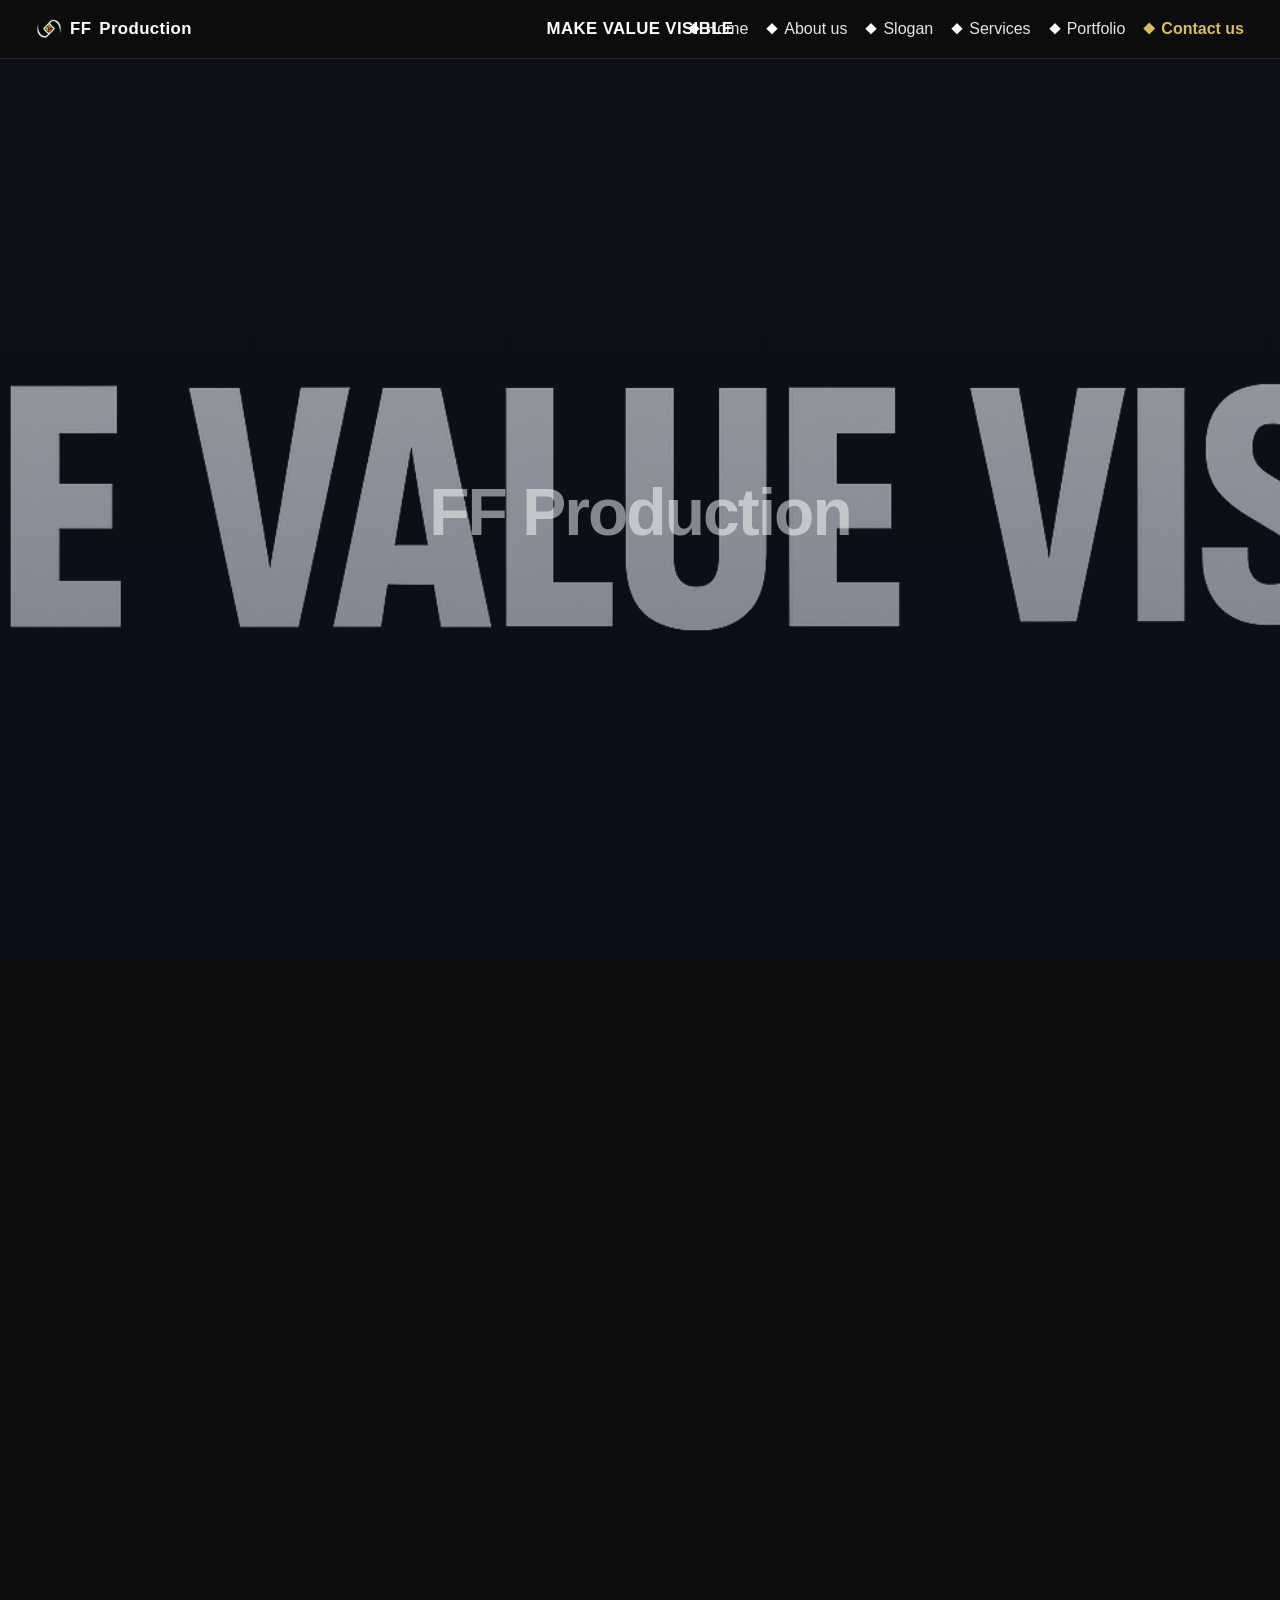
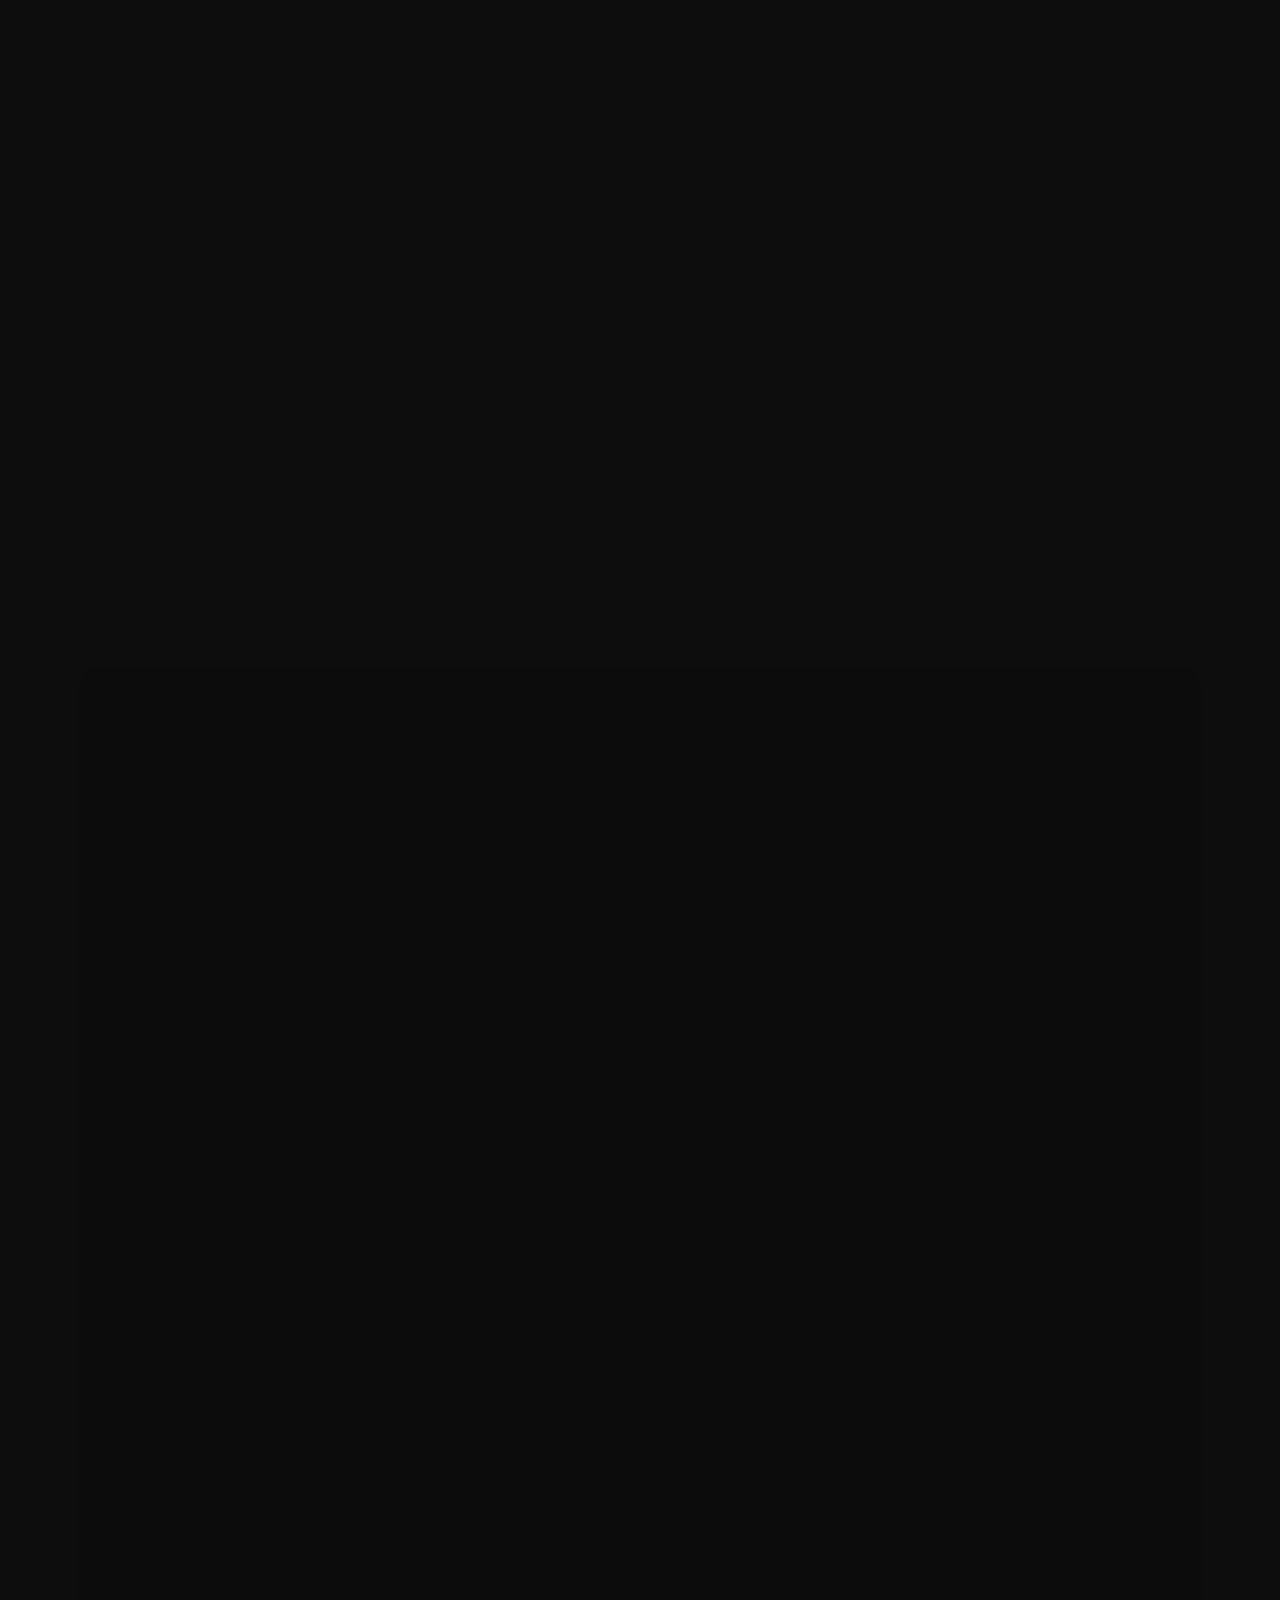
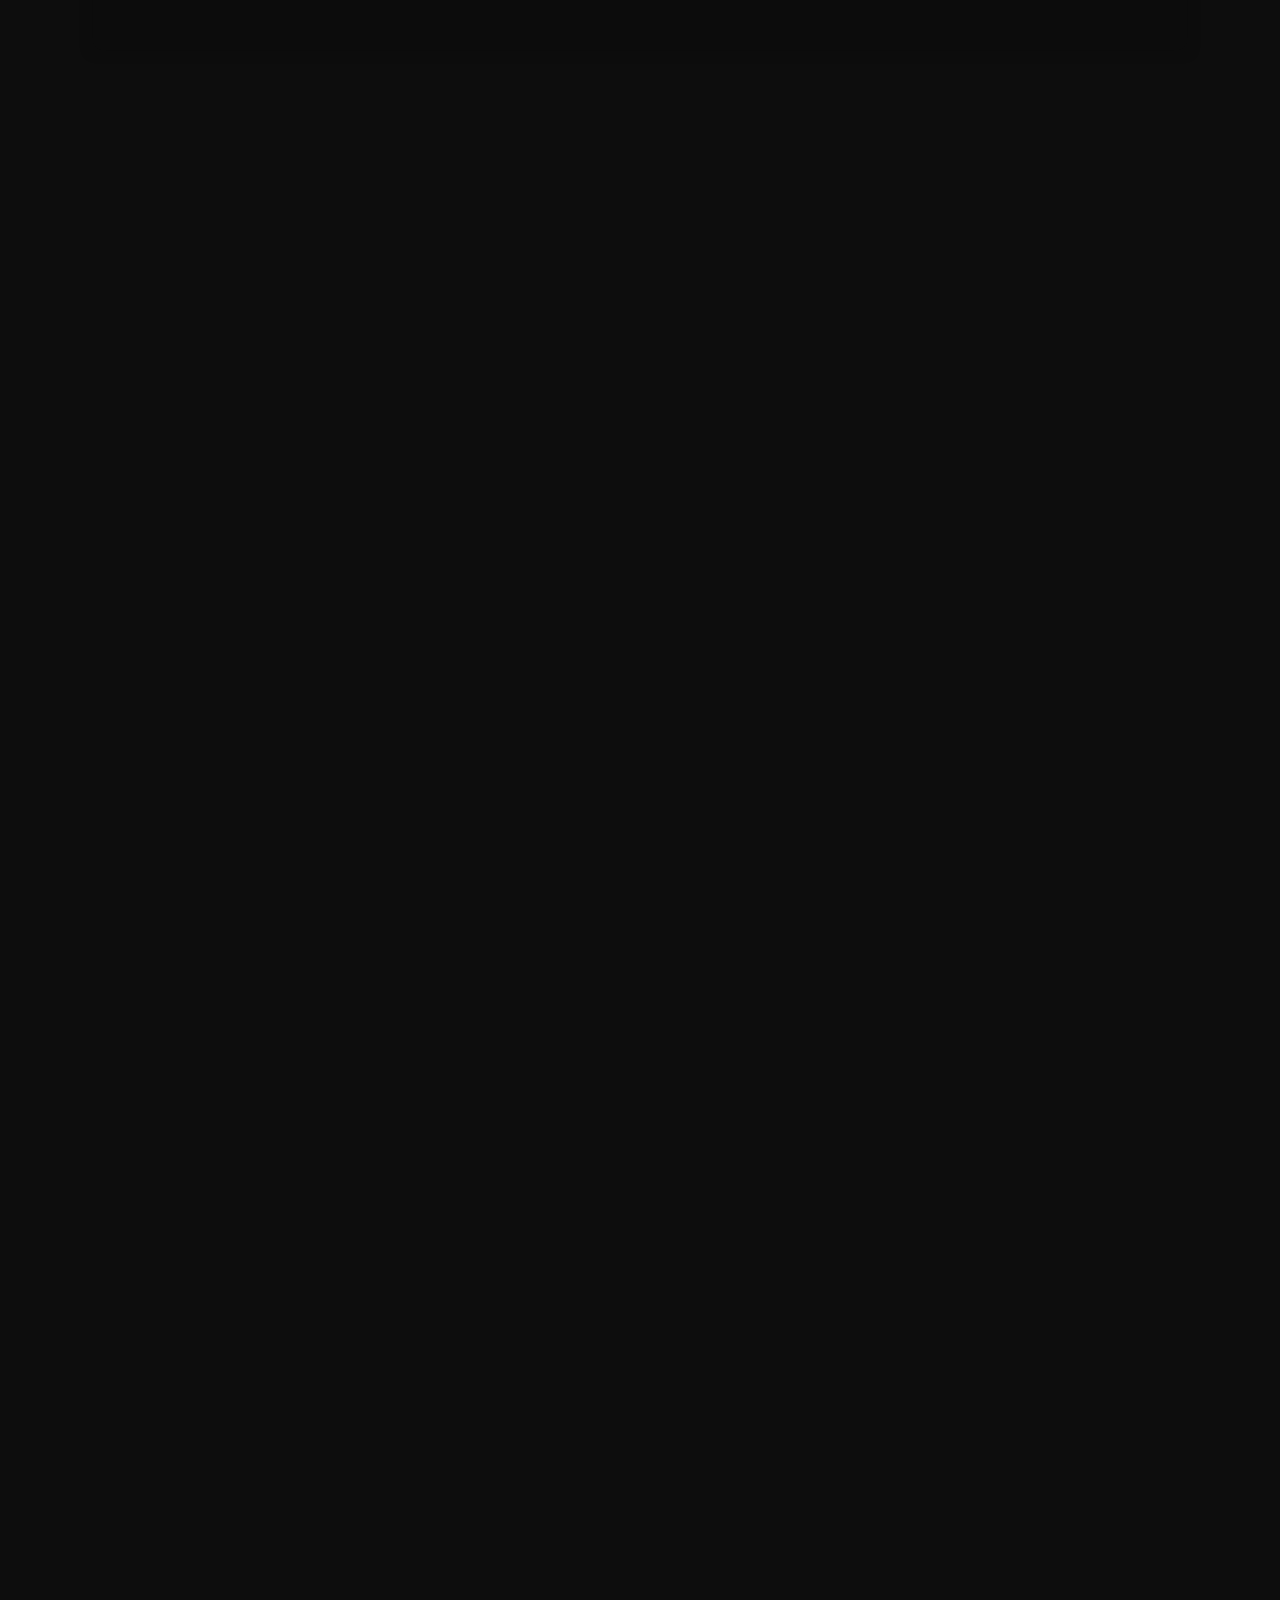
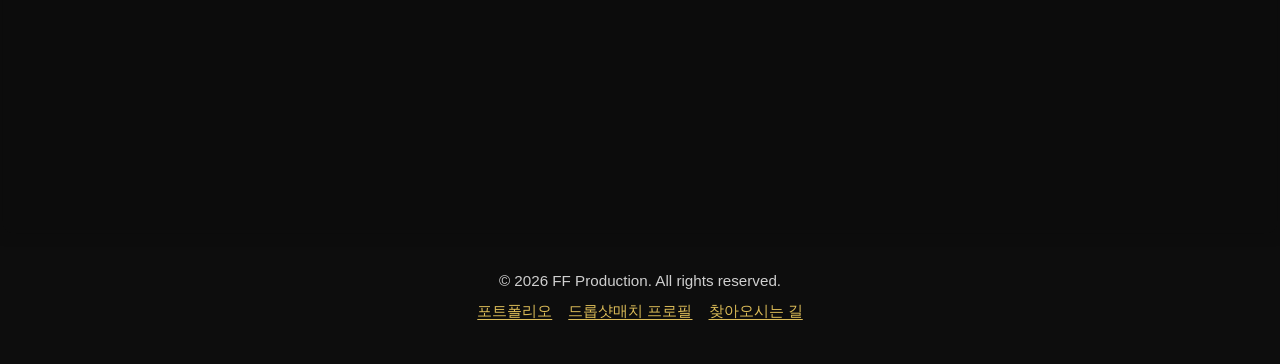
==== commit e82557d9: "feat: add Naver Maps directions link to footer" ====
--- a/index.html
+++ b/index.html
@@ -448,6 +448,7 @@
     <nav aria-label="회사 외부 프로필">
       <a href="./portfolio.html">포트폴리오</a>
       <a href="https://match.dropshot.io/profile/FFproduction" target="_blank" rel="noopener noreferrer">드롭샷매치 프로필</a>
+      <a href="https://naver.me/xWI84vCH" target="_blank" rel="noopener noreferrer">찾아오시는 길</a>
     </nav>
   </footer>
 
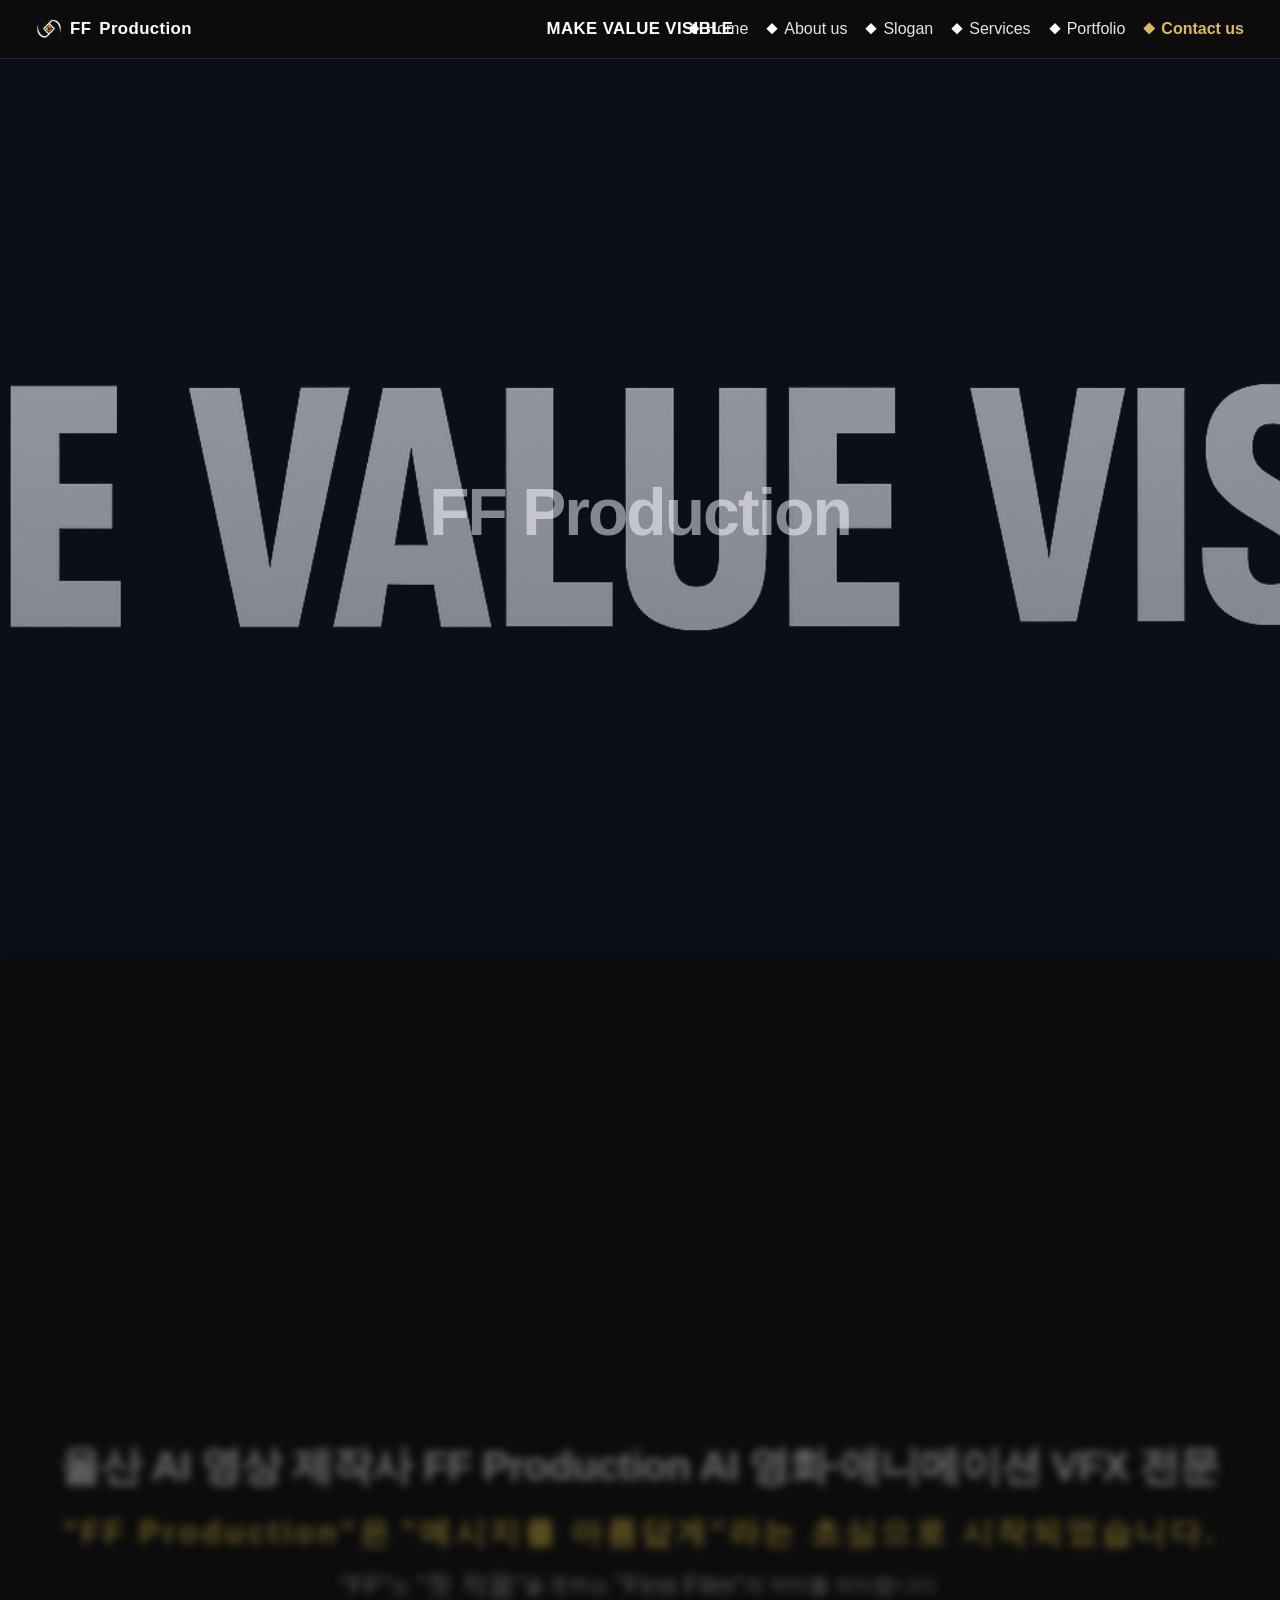
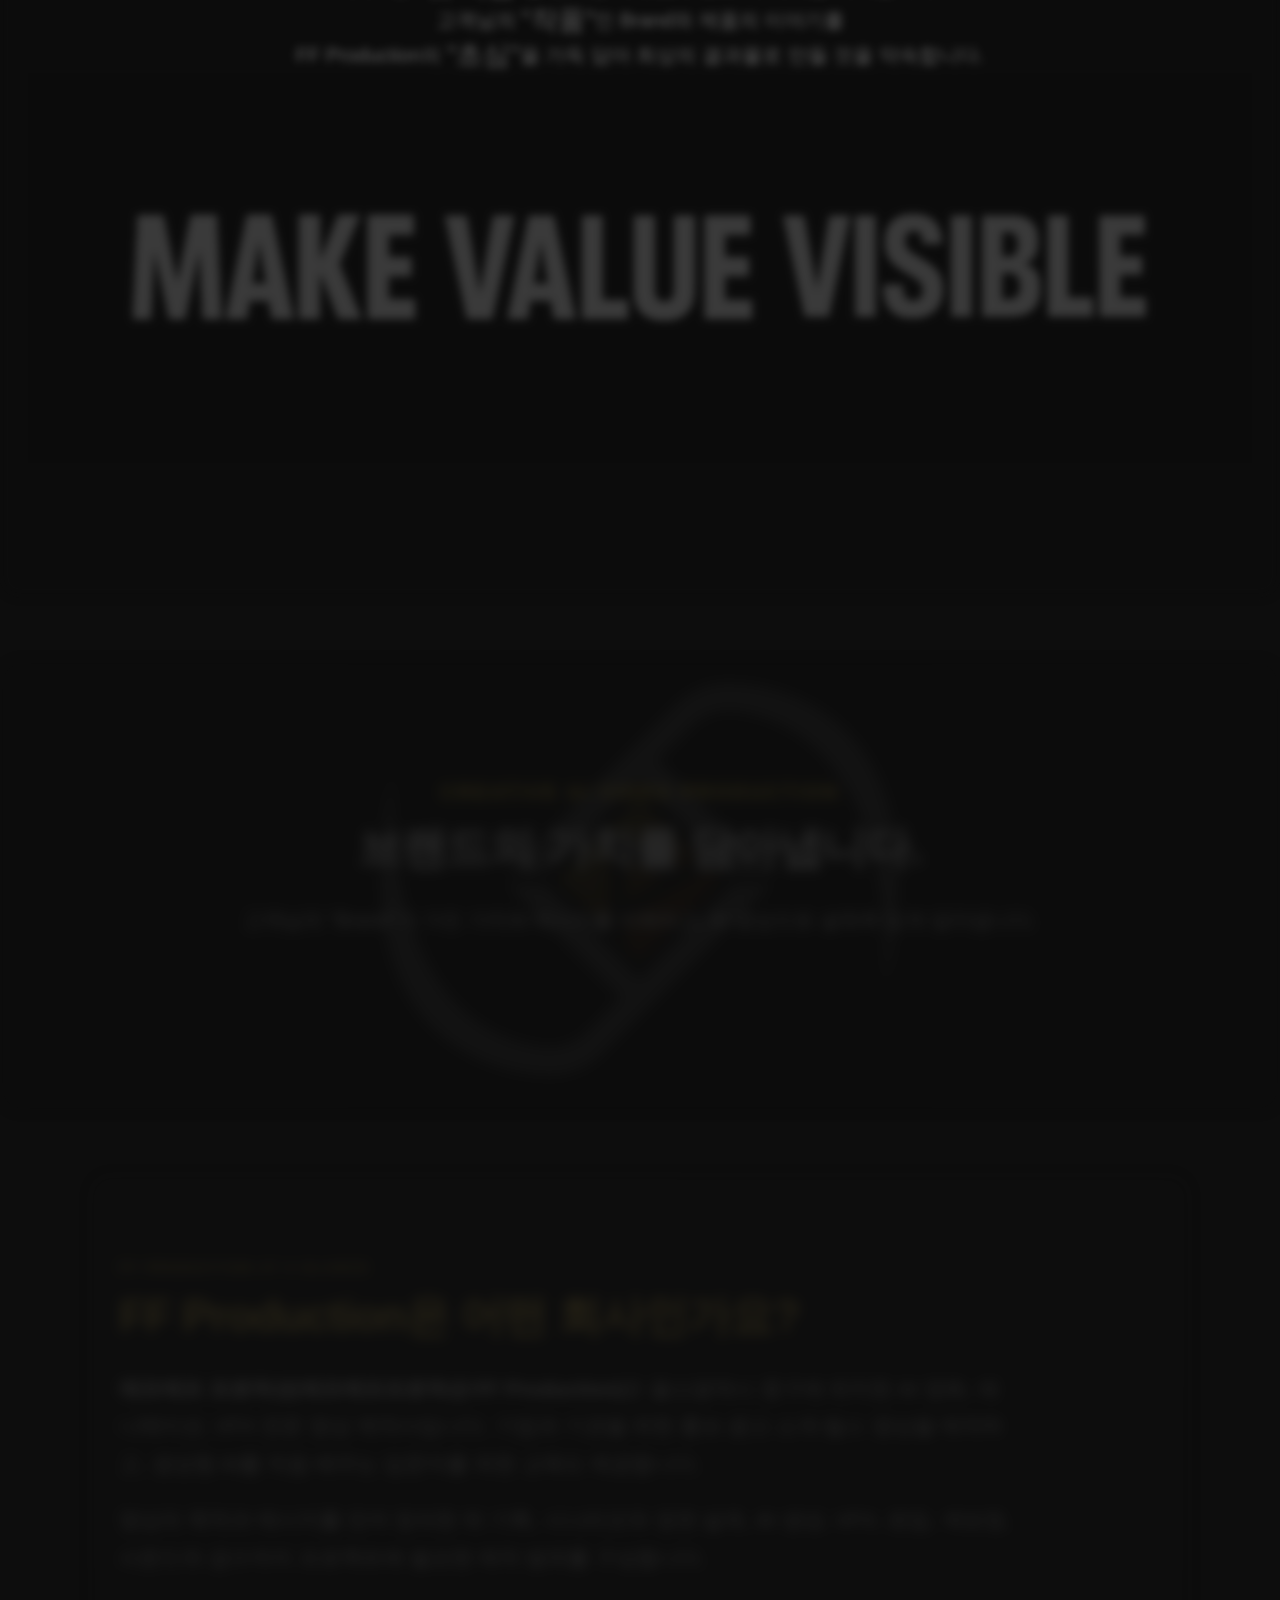
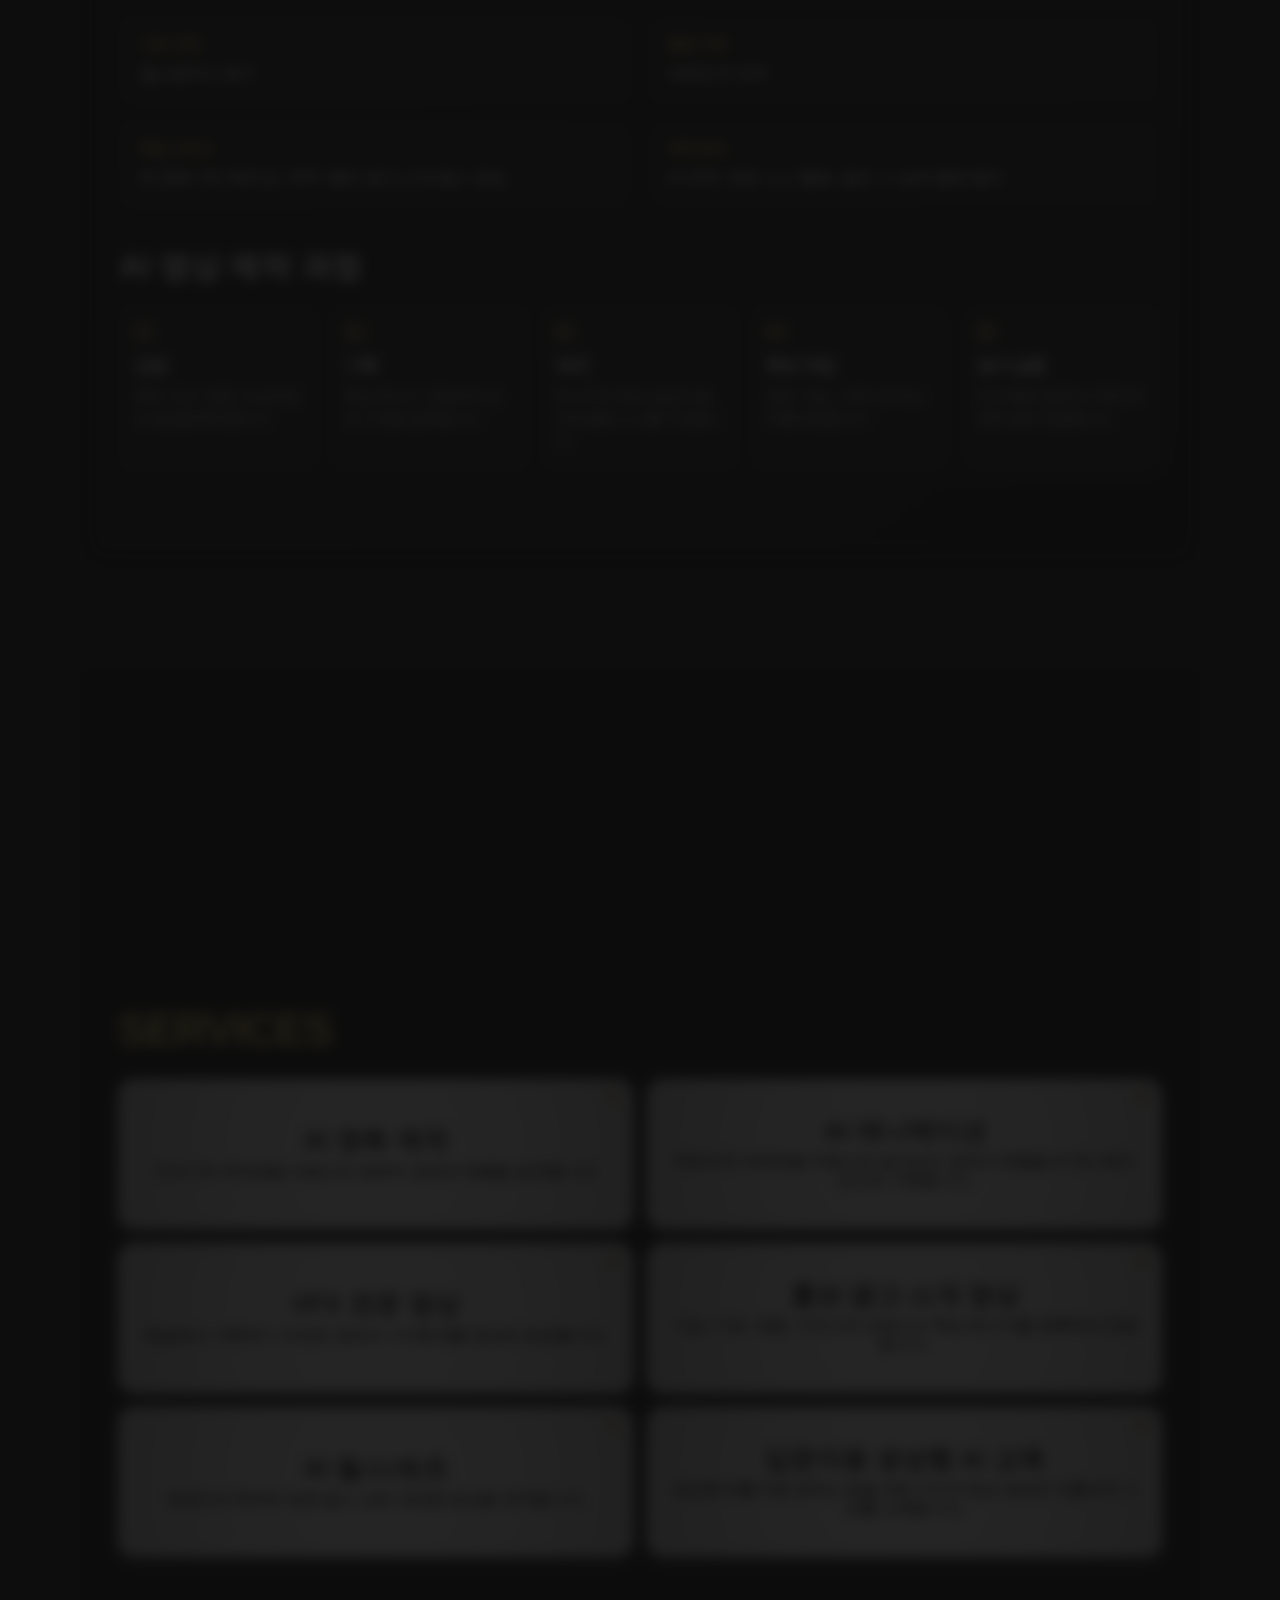
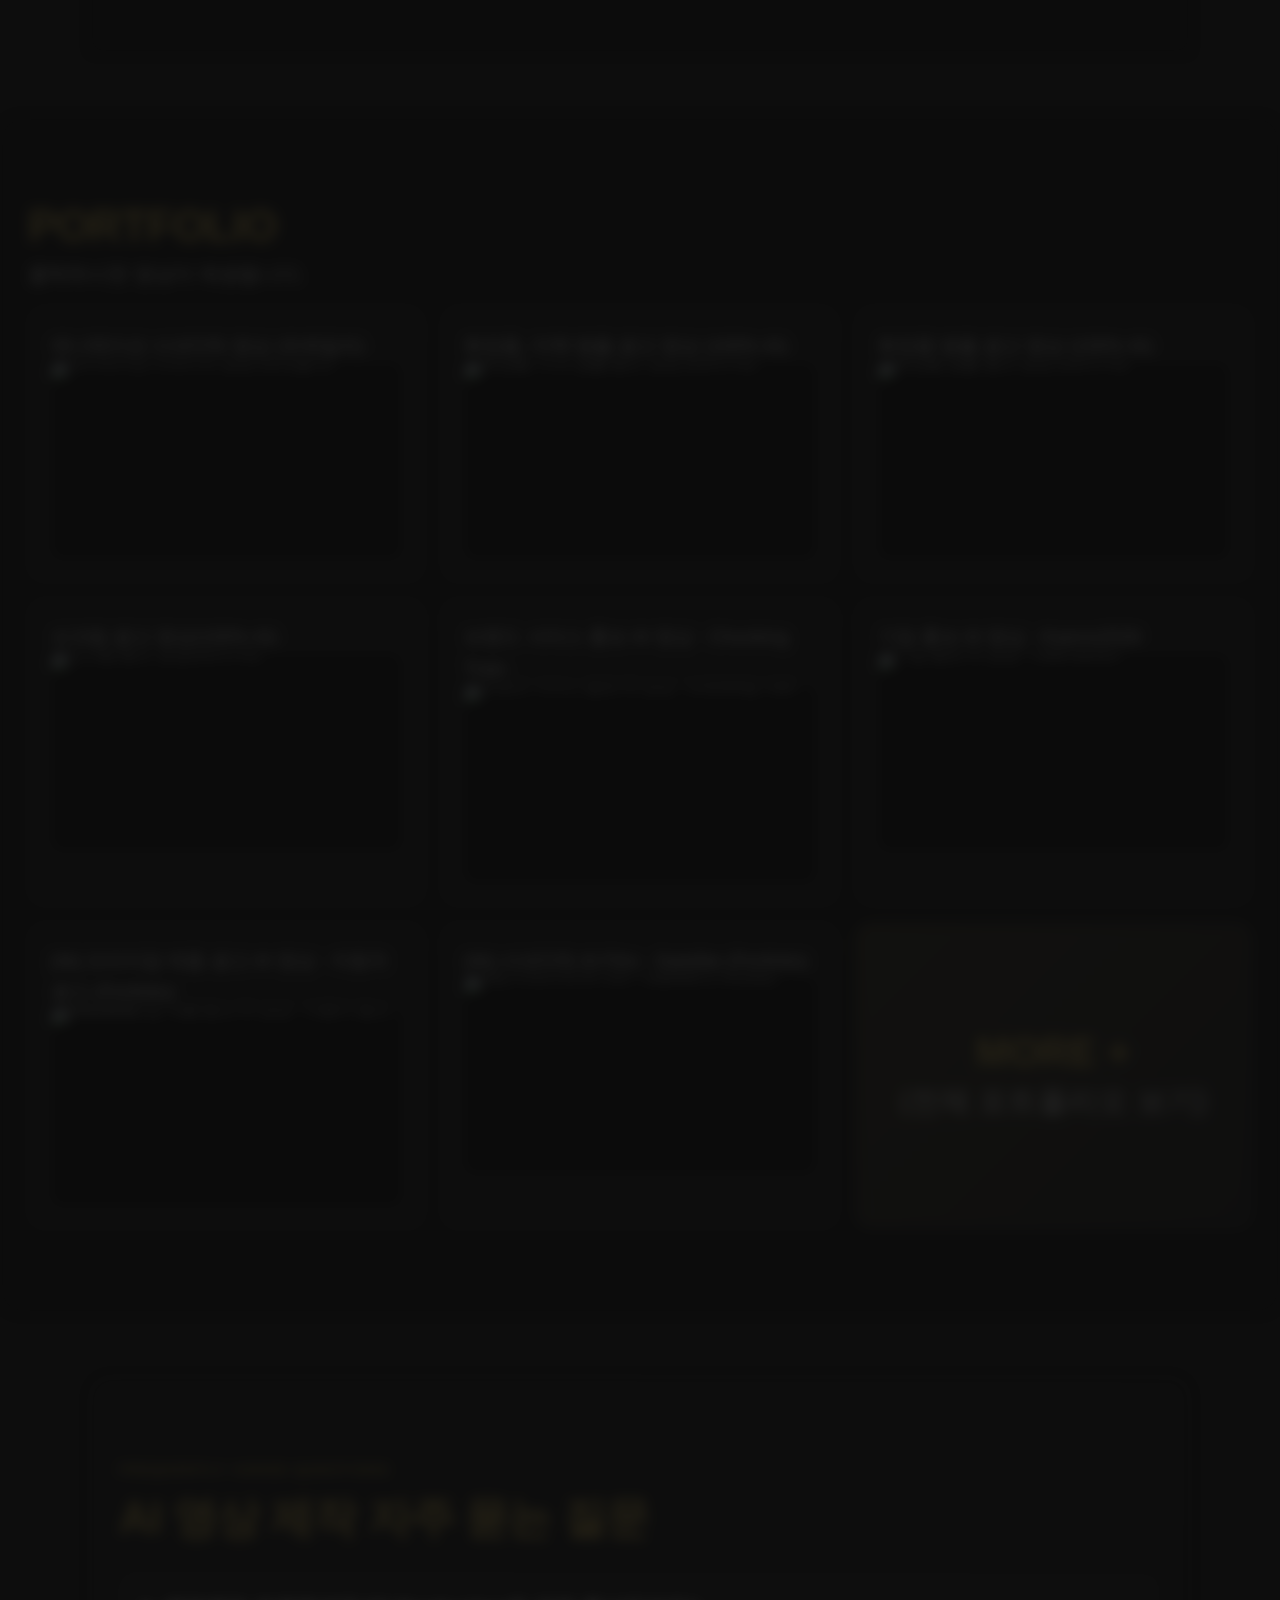
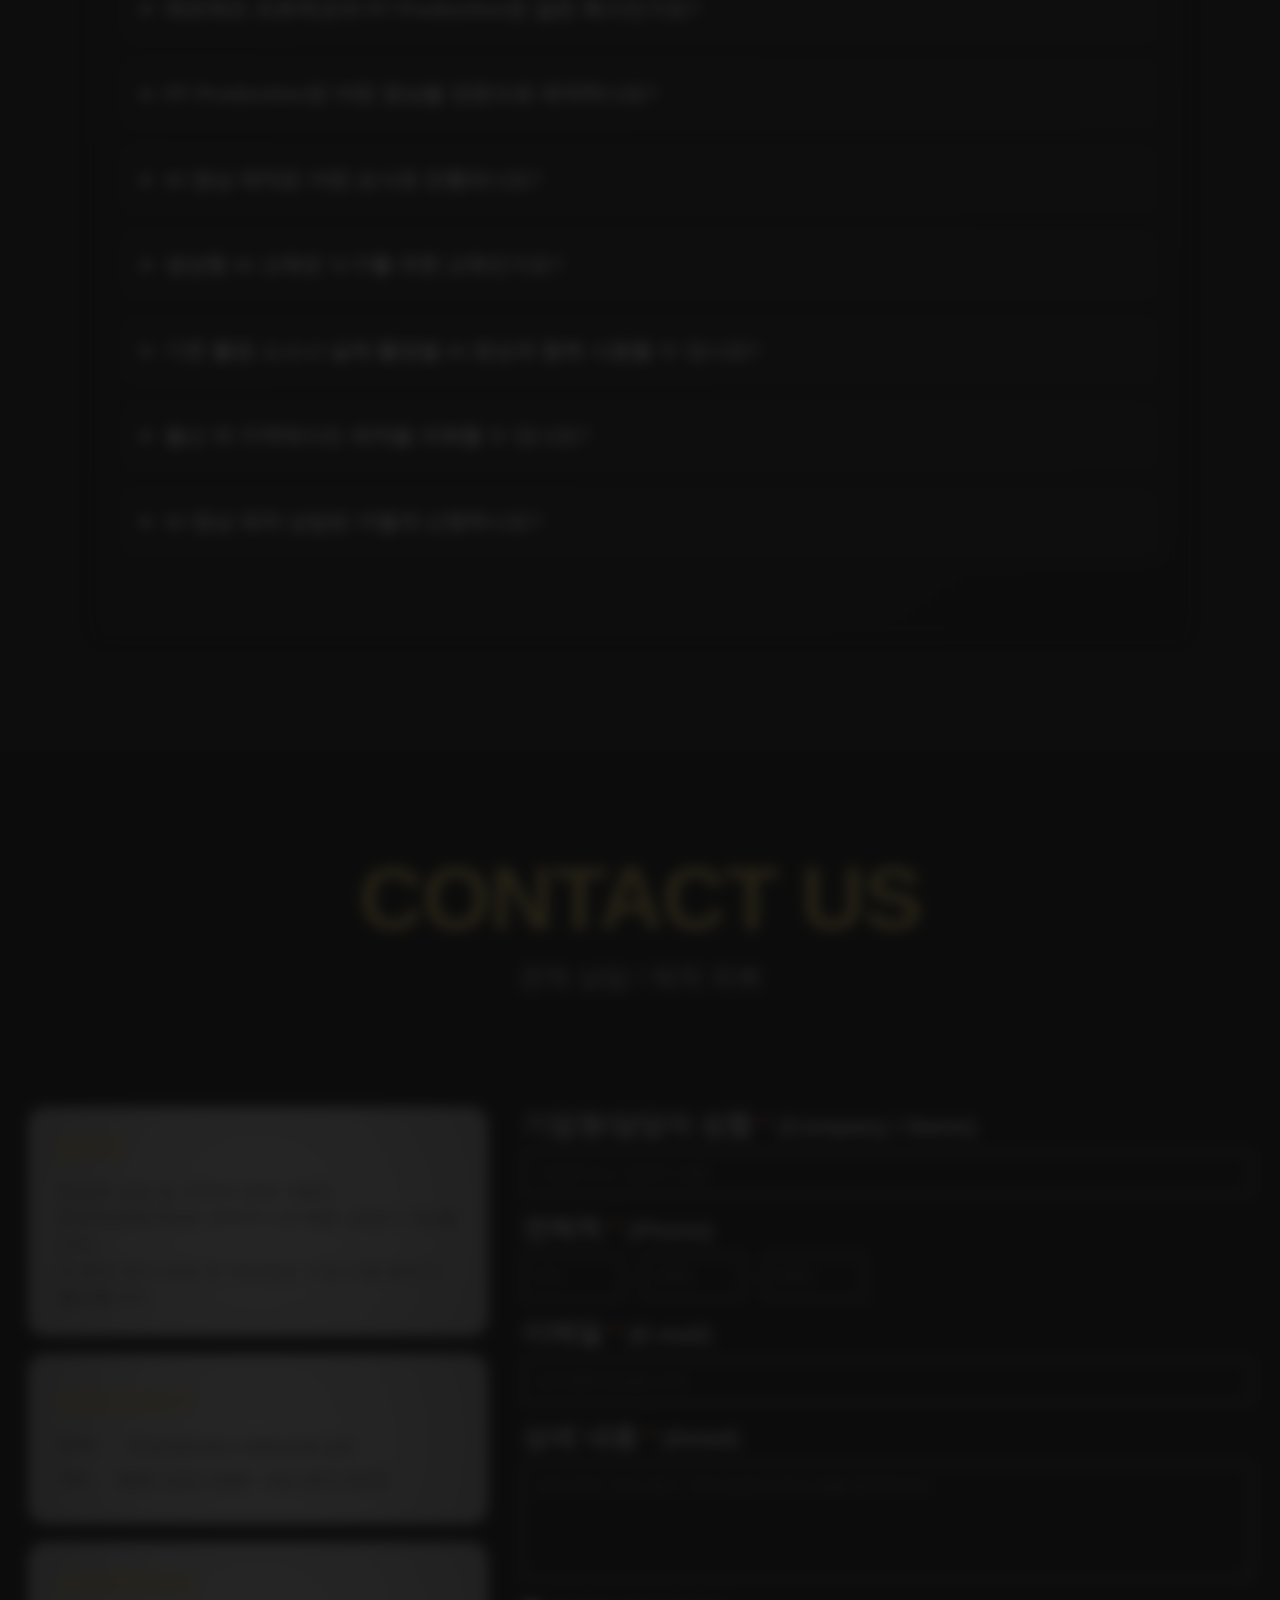
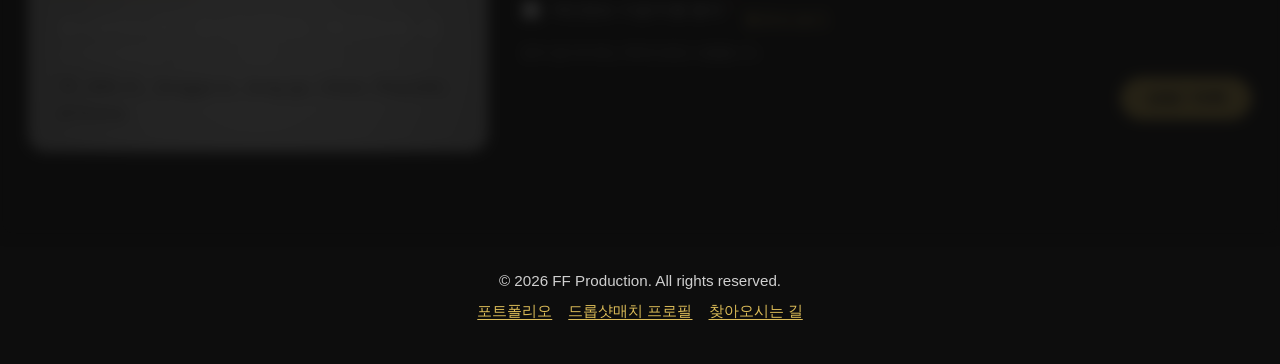
==== commit c7f793a8: "content: replace cinematic service with AI animation Replaced 'Cinematic Video' service with 'AI Ani" ====
--- a/index.html
+++ b/index.html
@@ -226,7 +226,7 @@
     <h2>SERVICES</h2>
     <div class="grid service-list">
       <div class="tile"><strong>AI 영화 제작</strong><small>이야기와 세계관을 바탕으로 영화적 장면과 흐름을 설계합니다.</small></div>
-      <div class="tile"><strong>시네마틱 영상</strong><small>브랜드와 콘텐츠에 어울리는 영화적 화면과 분위기를 구현합니다.</small></div>
+      <div class="tile"><strong>AI 애니메이션</strong><small>캐릭터와 세계관을 바탕으로 움직임과 장면의 흐름을 AI 애니메이션으로 구현합니다.</small></div>
       <div class="tile"><strong>VFX 전문 영상</strong><small>현실에서 구현하기 어려운 장면과 시각효과를 영상에 완성합니다.</small></div>
       <div class="tile"><strong>홍보·광고·소개 영상</strong><small>기업, 기관, 제품, 서비스와 브랜드의 핵심 메시지를 명확하게 전달합니다.</small></div>
       <div class="tile"><strong>AI 릴스/숏츠</strong><small>트렌드와 목적에 맞춘 짧고 강한 세로형 영상을 제작합니다.</small></div>
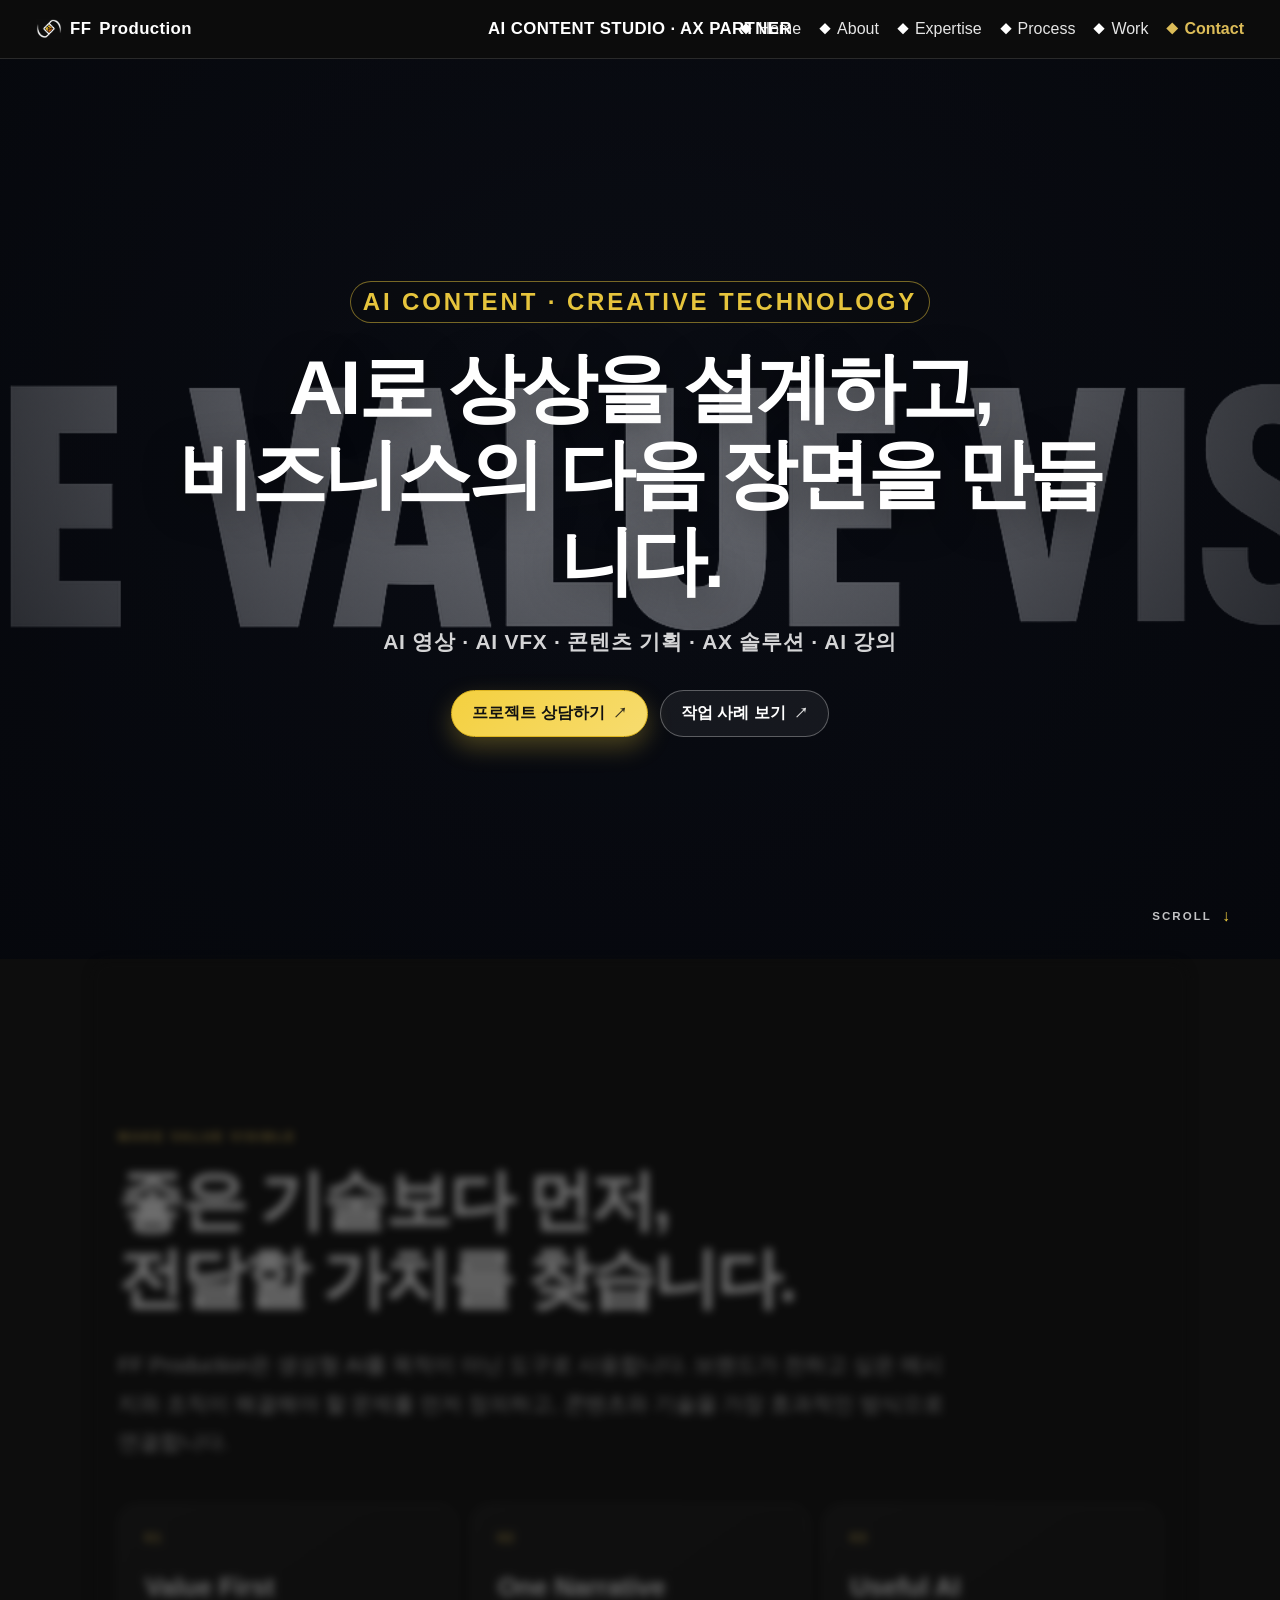
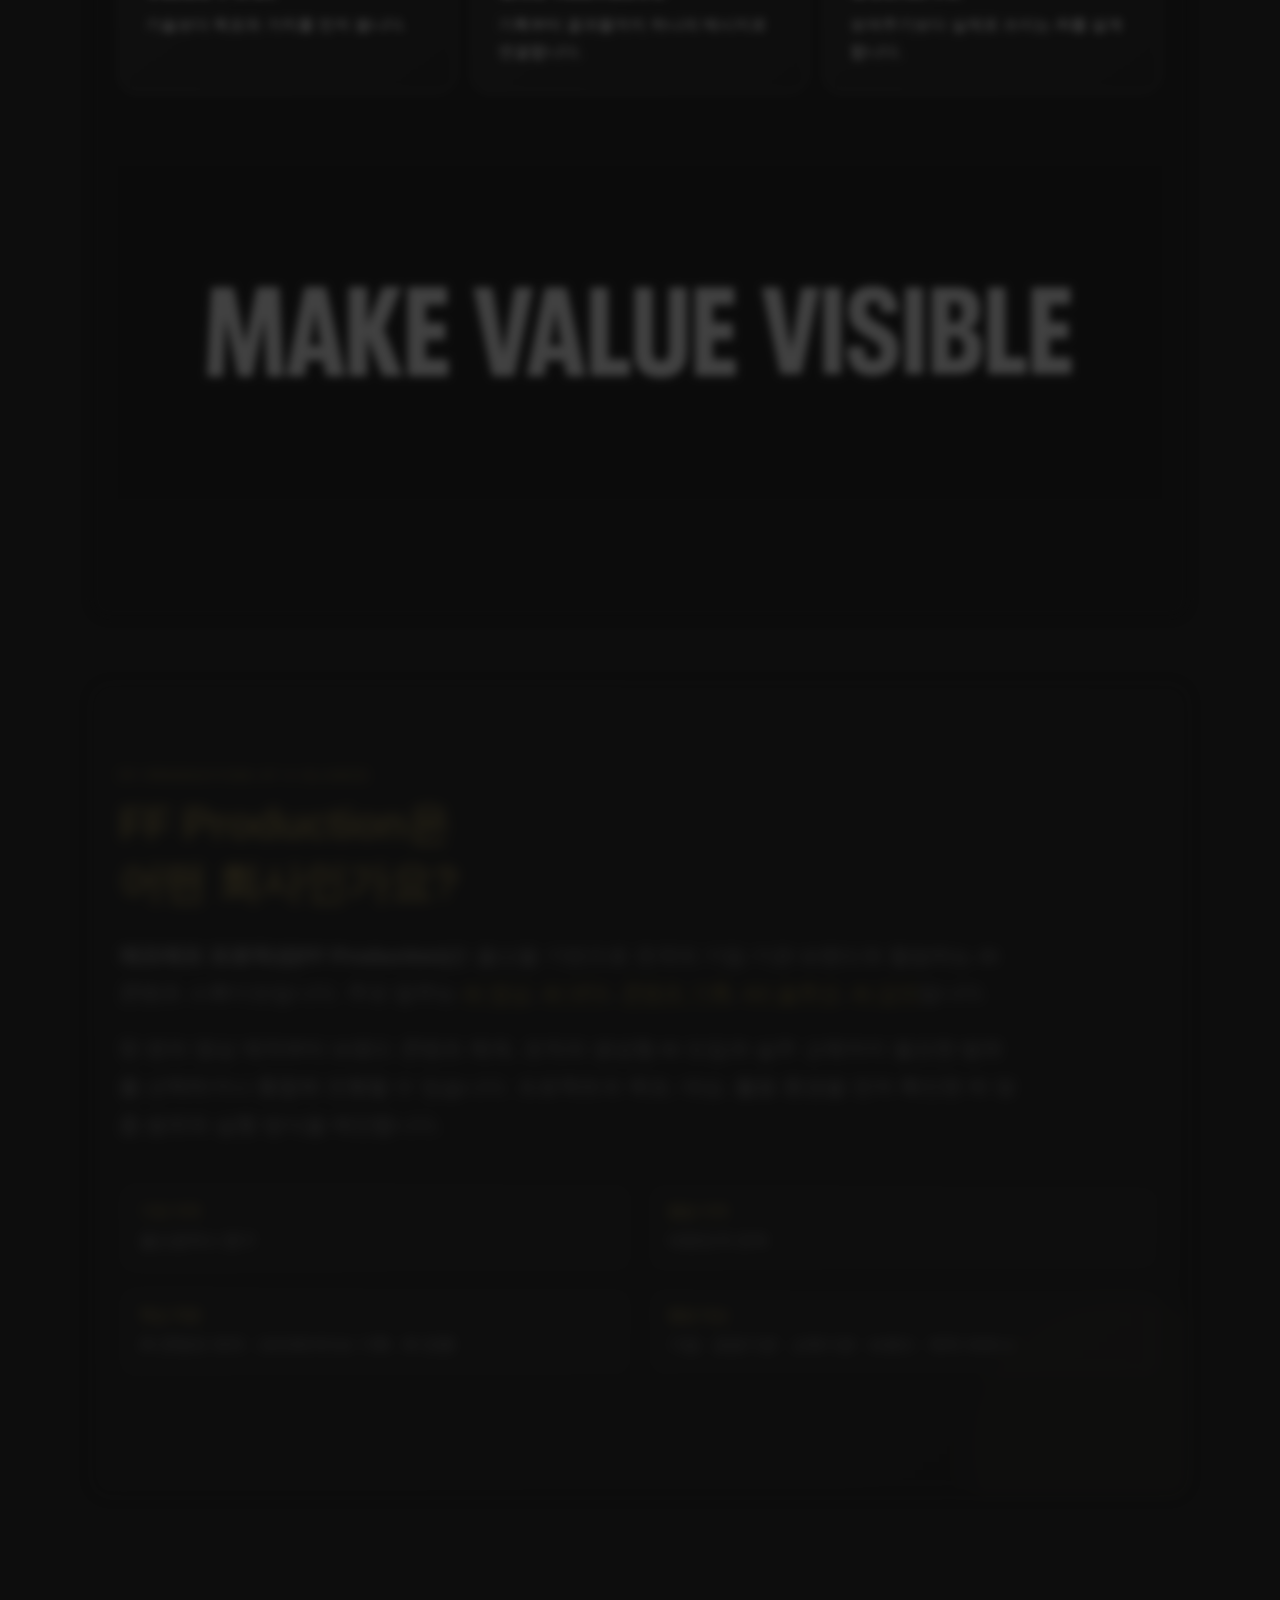
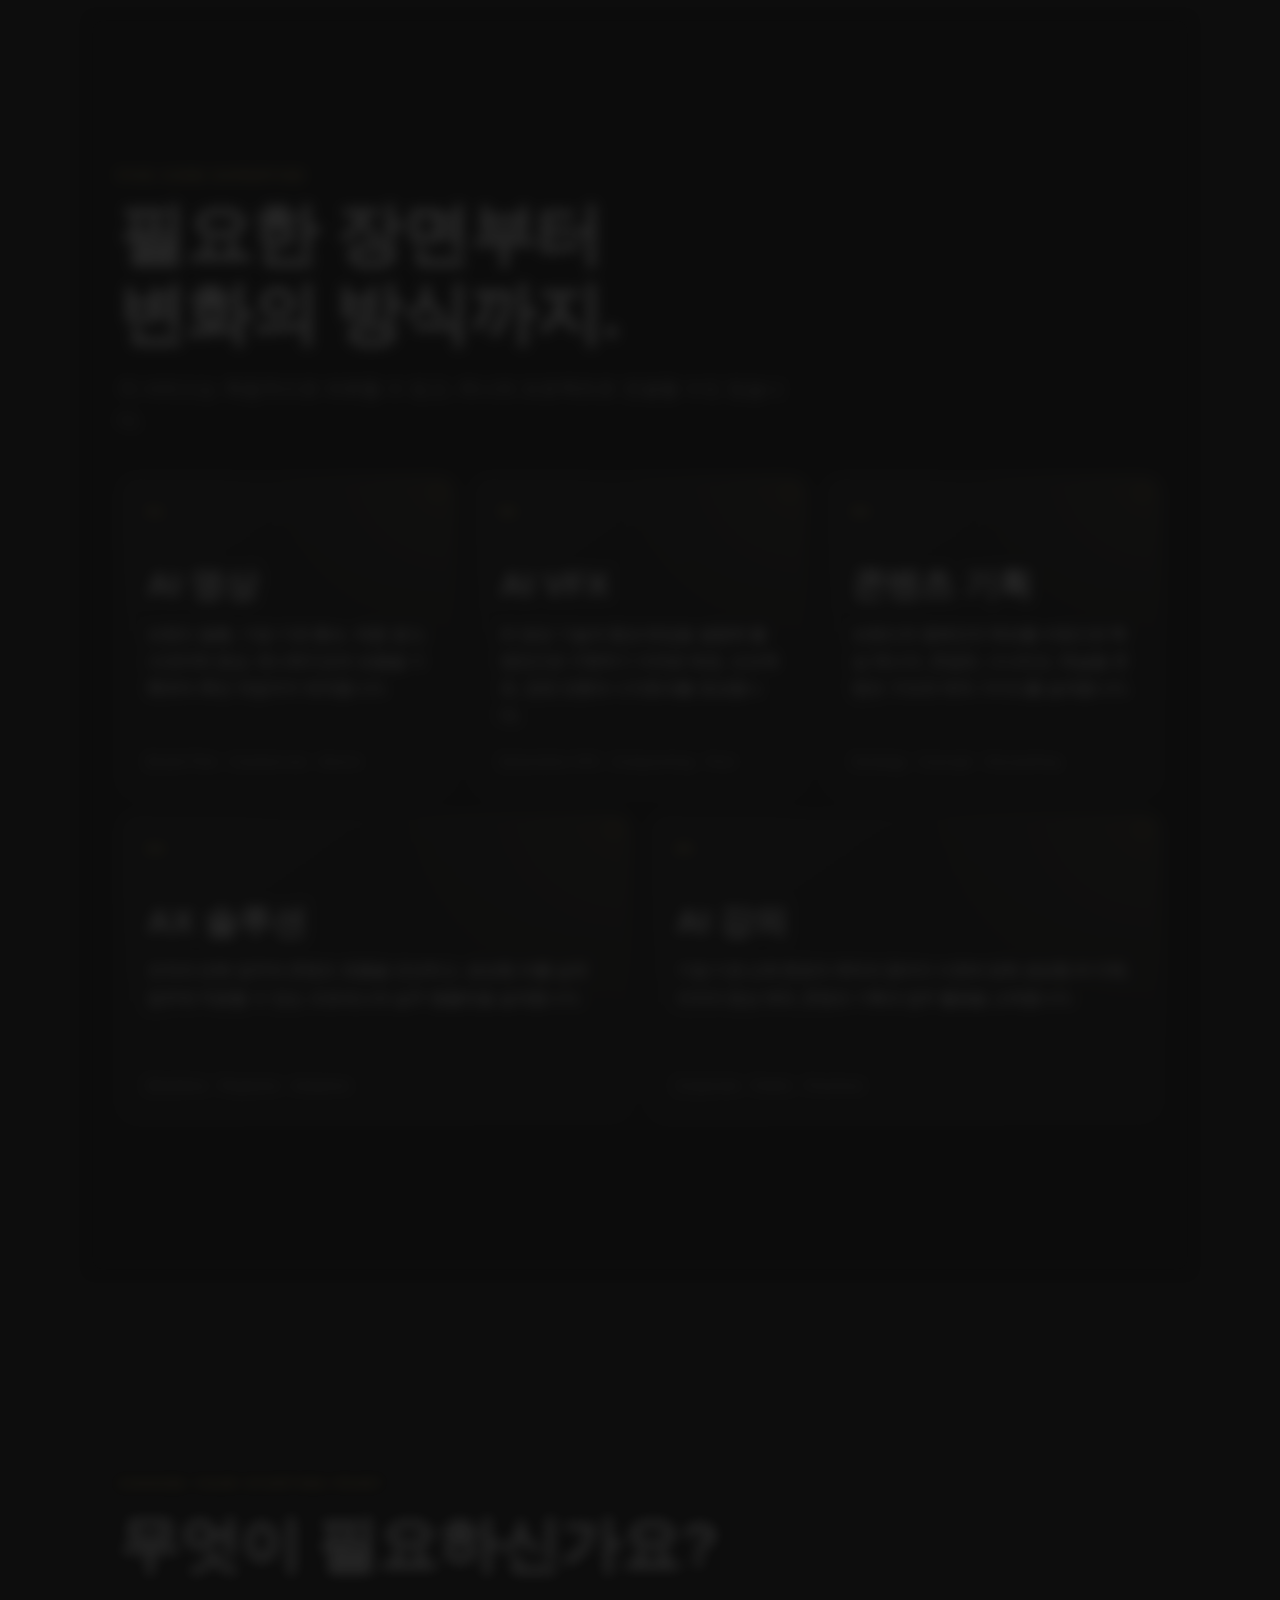
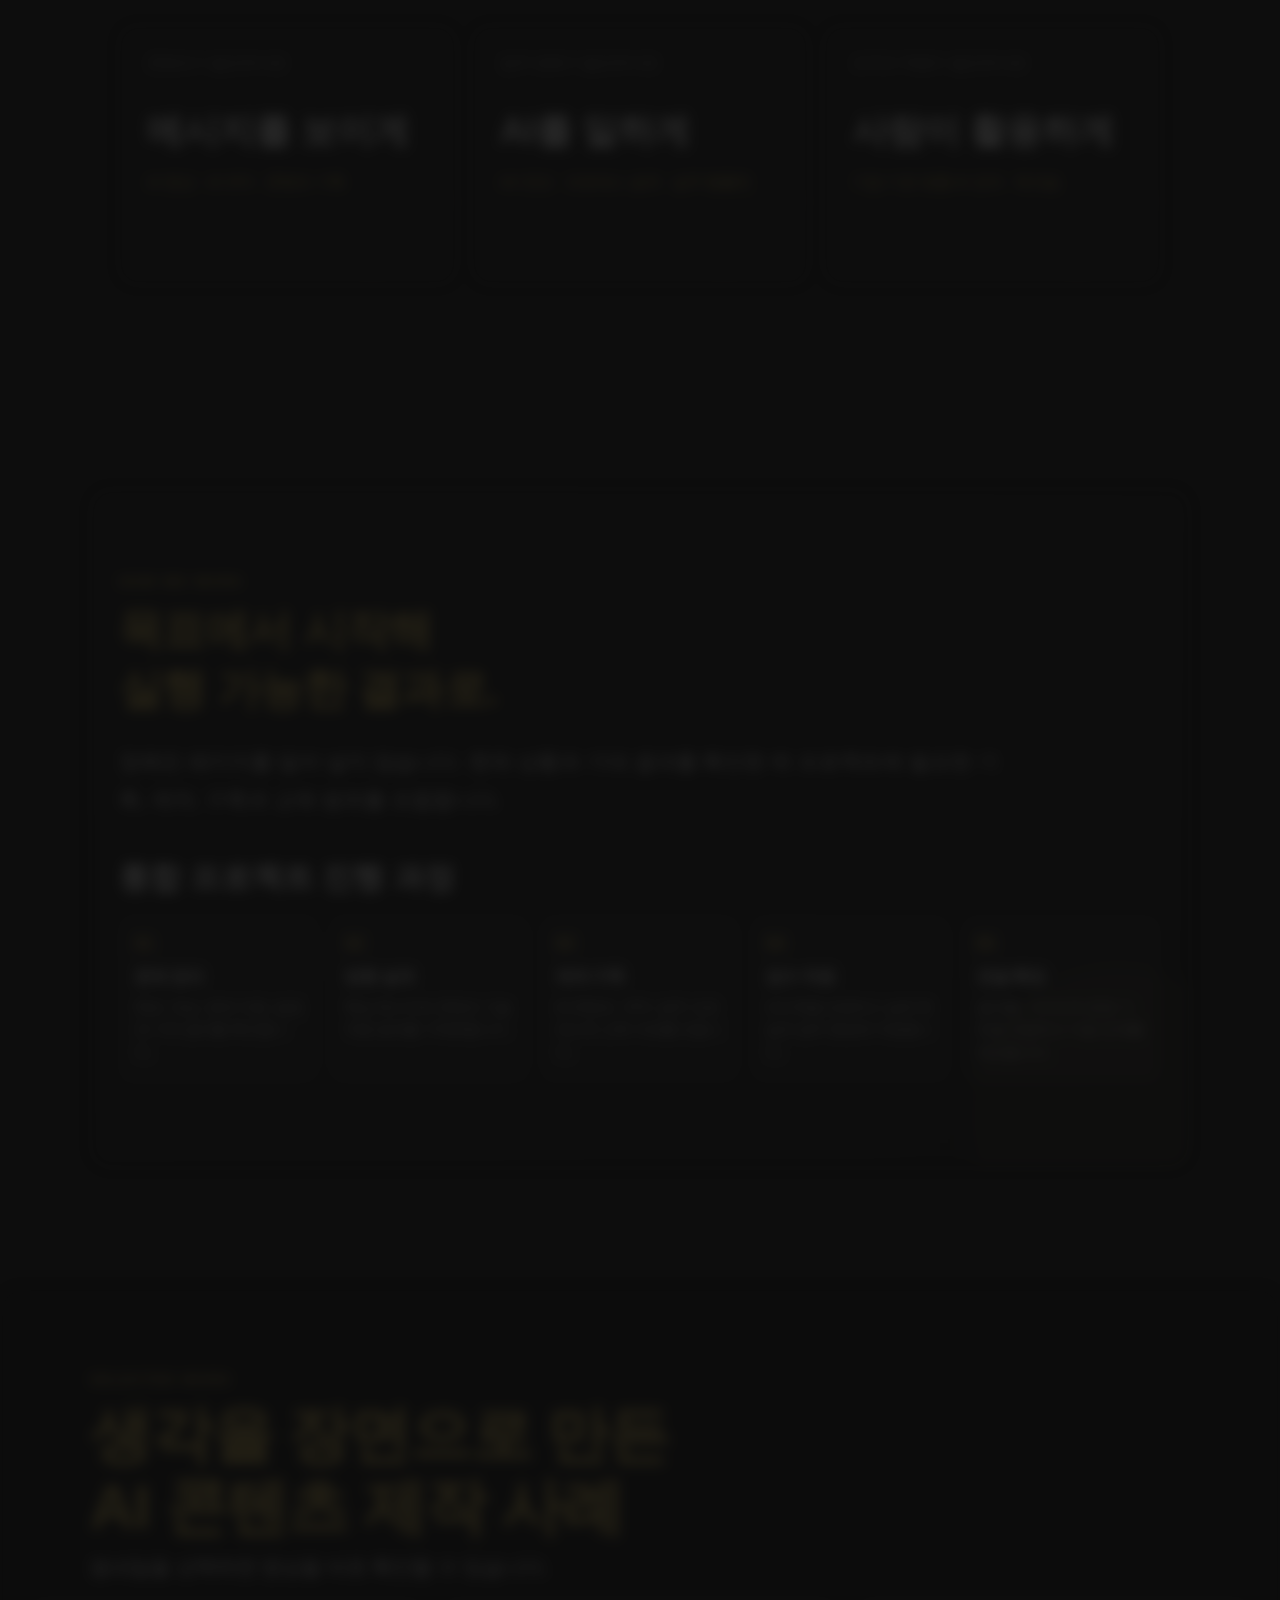
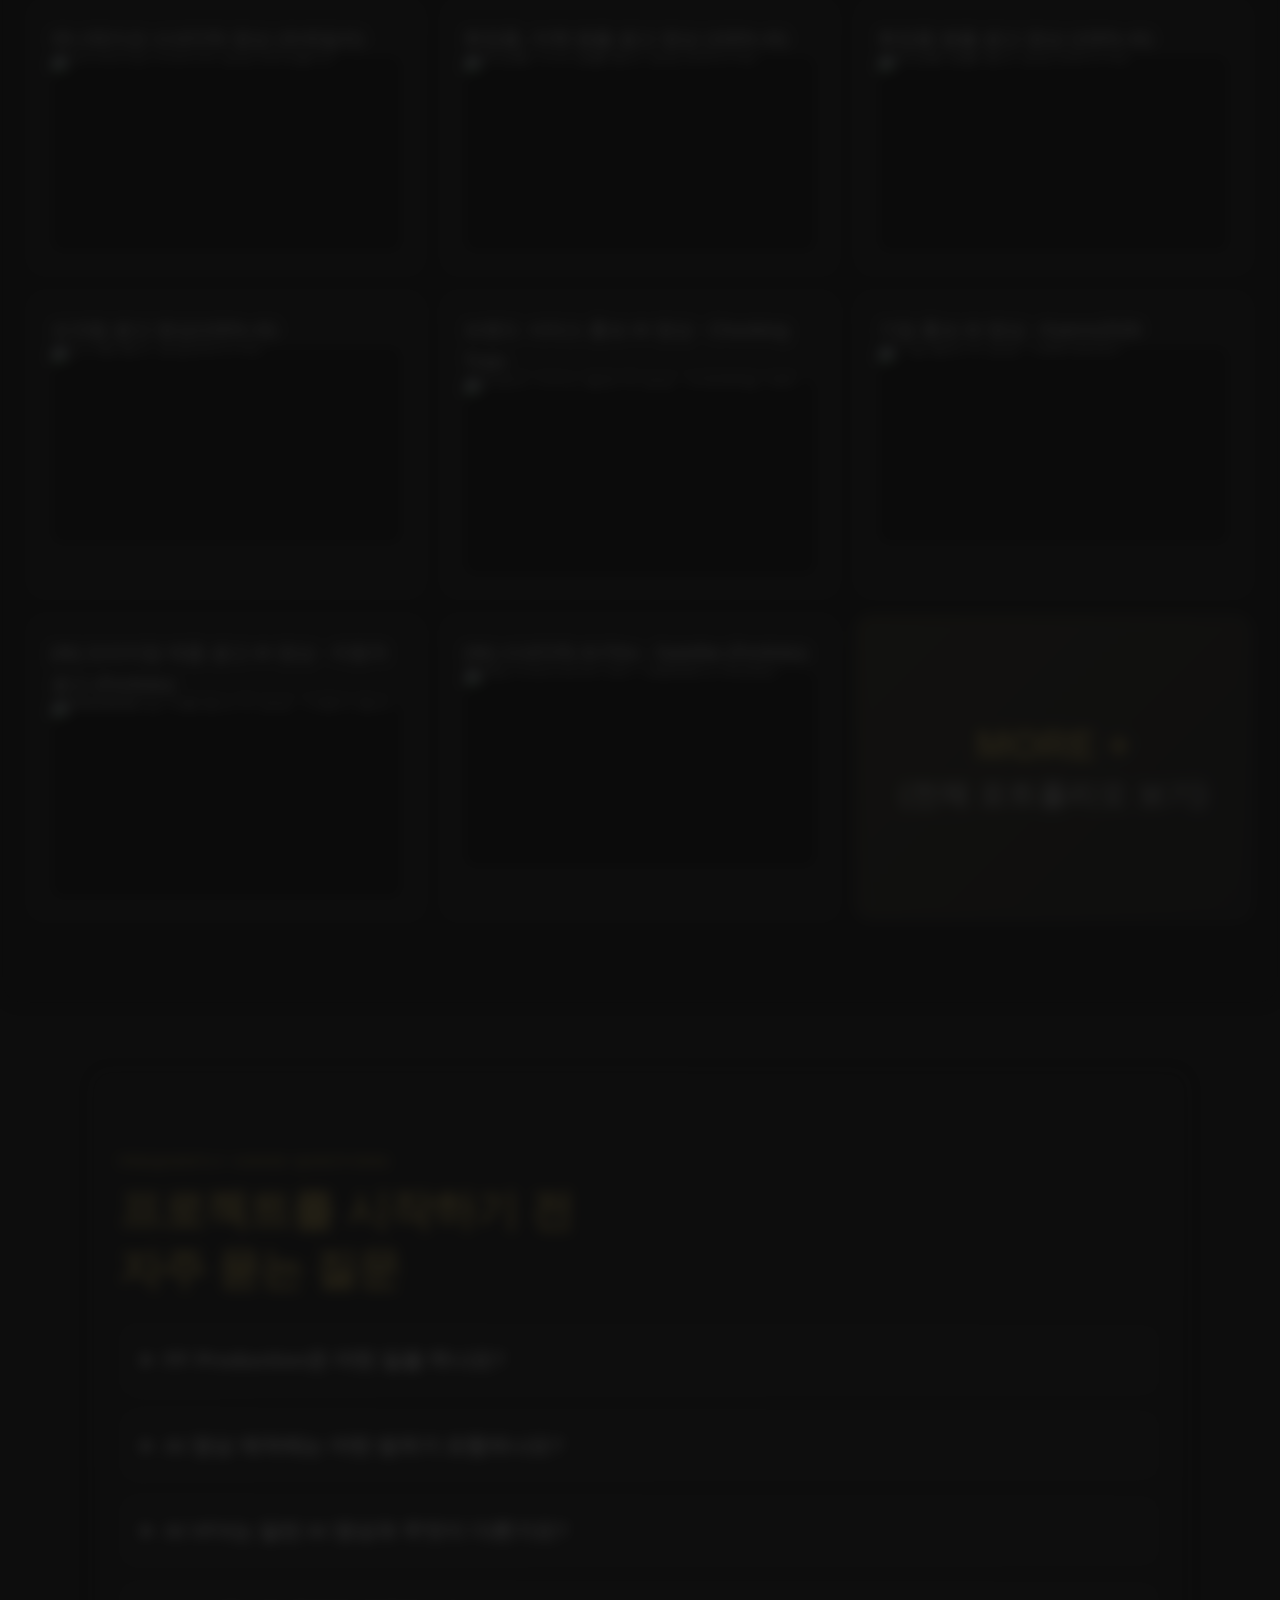
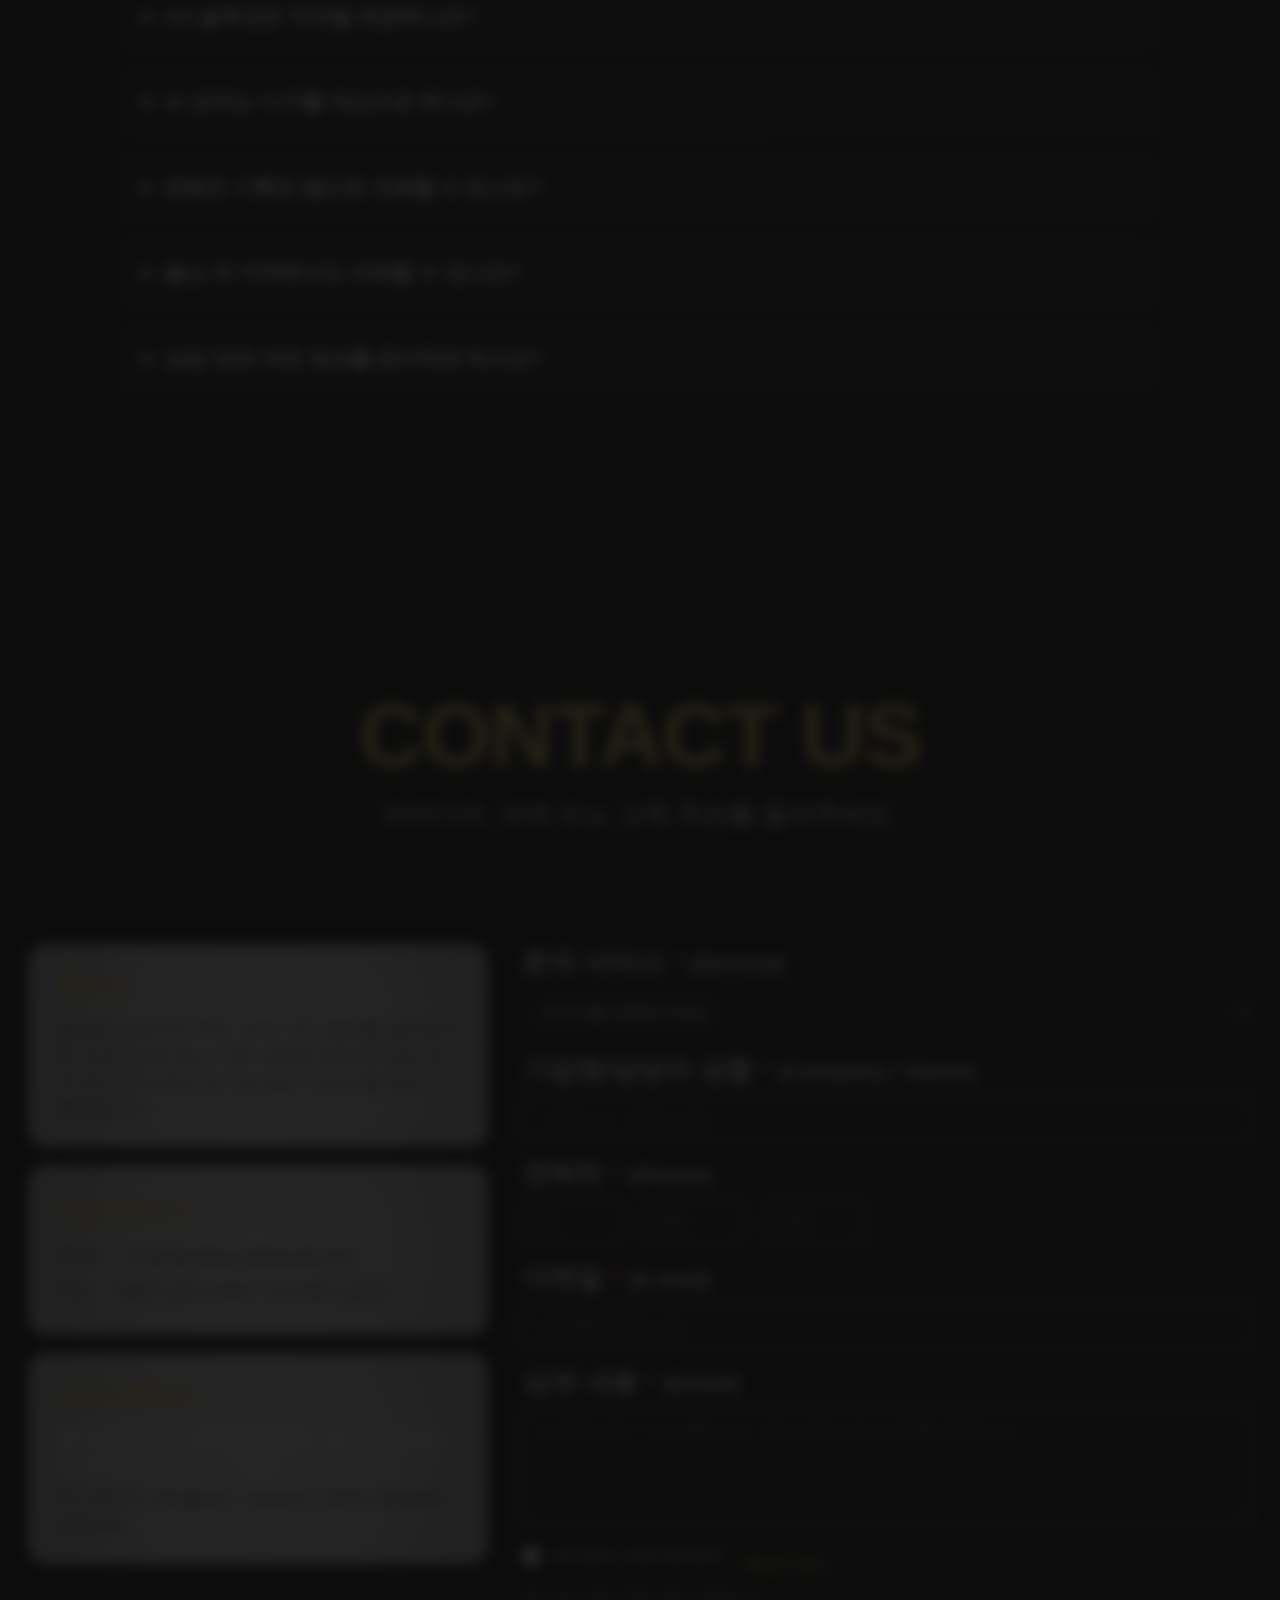
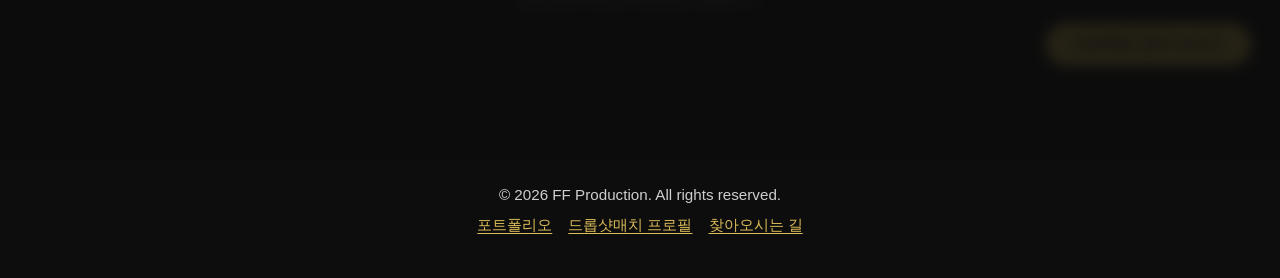
==== commit 31326063: "feat: expand site for AI content and AX services" ====
--- a/index.html
+++ b/index.html
@@ -3,29 +3,31 @@
 <head>
   <meta charset="UTF-8" />
   <meta name="viewport" content="width=device-width, initial-scale=1.0" />
-  <title>울산 AI 영상 제작 | 에프에프 프로덕션(FF Production)</title>
-  <meta name="description" content="에프에프 프로덕션(에프에프프로덕션·FF Production)은 울산 AI 영상 제작사로, AI 영화·애니메이션·VFX와 홍보·광고·소개·릴스 영상, 생성형 AI 교육을 제공합니다." />
+  <title>AI 영상·VFX·콘텐츠 기획·AX 솔루션 | FF Production</title>
+  <meta name="description" content="FF Production은 울산을 기반으로 AI 영상, AI VFX, 콘텐츠 기획, AX 솔루션, 기업·기관 맞춤 AI 강의를 제공하는 AI 콘텐츠 스튜디오입니다." />
   <meta name="author" content="FF Production" />
   <meta name="naver-site-verification" content="667f37b758458b9c221e22d6317201c742735891" />
   <meta name="robots" content="index, follow, max-image-preview:large, max-video-preview:-1, max-snippet:-1" />
   <meta name="referrer" content="strict-origin-when-cross-origin" />
+  <meta name="theme-color" content="#0d0d0d" />
   <meta http-equiv="Content-Security-Policy" content="default-src 'self'; img-src 'self' data: https://img.youtube.com; media-src 'self'; style-src 'self' 'unsafe-inline' https://cdn.jsdelivr.net; font-src 'self' data: https://cdn.jsdelivr.net; script-src 'self' 'unsafe-inline'; connect-src 'self' https://formsubmit.co; frame-src 'self' https://www.youtube.com; form-action https://formsubmit.co; base-uri 'self'; object-src 'none'; upgrade-insecure-requests" />
   <link rel="canonical" href="https://ffproduction.co.kr/" />
   <link rel="alternate" hreflang="ko-KR" href="https://ffproduction.co.kr/" />
   <link rel="icon" href="./assets/logo/logo-only.png" type="image/png" />
+  <link rel="preload" href="./assets/company/make-value-visible.png" as="image" fetchpriority="high" />
   <meta property="og:type" content="website" />
   <meta property="og:locale" content="ko_KR" />
   <meta property="og:site_name" content="에프에프 프로덕션 | FF Production" />
-  <meta property="og:title" content="울산 AI 영상 제작 | 에프에프 프로덕션(FF Production)" />
-  <meta property="og:description" content="울산 AI 영상 제작사 에프에프 프로덕션. AI 영화·애니메이션·VFX, 홍보·광고·소개·릴스 영상과 생성형 AI 교육을 제공합니다." />
+  <meta property="og:title" content="AI 콘텐츠 제작과 AX 솔루션 | FF Production" />
+  <meta property="og:description" content="AI 영상·VFX부터 콘텐츠 기획, AX 솔루션, 맞춤 AI 강의까지 비즈니스의 다음 장면을 설계합니다." />
   <meta property="og:url" content="https://ffproduction.co.kr/" />
   <meta property="og:image" content="https://ffproduction.co.kr/assets/company/make-value-visible.png" />
   <meta property="og:image:width" content="2184" />
   <meta property="og:image:height" content="695" />
   <meta property="og:image:alt" content="FF Production - Make Value Visible" />
   <meta name="twitter:card" content="summary_large_image" />
-  <meta name="twitter:title" content="울산 AI 영상 제작 | 에프에프 프로덕션(FF Production)" />
-  <meta name="twitter:description" content="울산 AI 영상 제작사 에프에프 프로덕션. AI 영화·애니메이션·VFX, 홍보·광고·소개·릴스 영상과 생성형 AI 교육을 제공합니다." />
+  <meta name="twitter:title" content="AI 콘텐츠 제작과 AX 솔루션 | FF Production" />
+  <meta name="twitter:description" content="AI 영상·VFX부터 콘텐츠 기획, AX 솔루션, 맞춤 AI 강의까지 비즈니스의 다음 장면을 설계합니다." />
   <meta name="twitter:image" content="https://ffproduction.co.kr/assets/company/make-value-visible.png" />
   <link rel="stylesheet" href="./style.css" />
   <script type="application/ld+json">
@@ -37,16 +39,17 @@
         "@id": "https://ffproduction.co.kr/#website",
         "url": "https://ffproduction.co.kr/",
         "name": "에프에프 프로덕션",
-        "alternateName": ["에프에프프로덕션", "FF Production", "FFproduction", "First Film Production"],
+        "alternateName": ["FF Production", "에프에프프로덕션", "FFproduction"],
         "inLanguage": "ko-KR",
         "publisher": { "@id": "https://ffproduction.co.kr/#organization" }
       },
       {
-        "@type": ["Organization", "LocalBusiness"],
+        "@type": ["Organization", "ProfessionalService"],
         "@id": "https://ffproduction.co.kr/#organization",
         "name": "에프에프 프로덕션",
-        "alternateName": ["에프에프프로덕션", "FF Production", "FFproduction", "First Film Production"],
+        "alternateName": ["FF Production", "에프에프프로덕션", "FFproduction", "First Film Production"],
         "url": "https://ffproduction.co.kr/",
+        "slogan": "MAKE VALUE VISIBLE",
         "logo": {
           "@type": "ImageObject",
           "url": "https://ffproduction.co.kr/assets/logo/logo-only.png",
@@ -54,8 +57,8 @@
           "height": 429
         },
         "image": "https://ffproduction.co.kr/assets/company/make-value-visible.png",
-        "description": "울산광역시 중구에 위치한 AI 영상 제작사로, AI 영화·애니메이션·VFX와 홍보·광고·소개·릴스 영상을 제작하고 입문자를 위한 생성형 AI 교육을 제공",
-        "email": "mailto:FFproduction.Ai@gmail.com",
+        "description": "울산을 기반으로 AI 영상, AI VFX, 콘텐츠 기획, AX 솔루션과 기업·기관 맞춤 AI 강의를 제공하는 AI 콘텐츠 스튜디오",
+        "email": "FFproduction.Ai@gmail.com",
         "telephone": "+82-507-1327-0390",
         "address": {
           "@type": "PostalAddress",
@@ -65,23 +68,76 @@
           "addressCountry": "KR"
         },
         "areaServed": { "@type": "Country", "name": "대한민국" },
-        "sameAs": [
-          "https://match.dropshot.io/profile/FFproduction"
-        ],
-        "knowsAbout": ["울산 AI 영상 제작", "울산 AI 영상 제작사", "AI 영화 제작", "애니메이션 영상 제작", "시네마틱 영상 제작", "VFX 영상 제작", "기업 홍보 영상", "광고 영상", "브랜드·회사 소개 영상", "AI 릴스 영상", "울산 생성형 AI 교육"],
+        "contactPoint": {
+          "@type": "ContactPoint",
+          "telephone": "+82-507-1327-0390",
+          "email": "FFproduction.Ai@gmail.com",
+          "contactType": "project inquiry",
+          "availableLanguage": ["Korean"]
+        },
+        "sameAs": ["https://match.dropshot.io/profile/FFproduction"],
+        "knowsAbout": ["AI 영상 제작", "생성형 AI 영상", "AI VFX", "콘텐츠 전략 및 기획", "AX 솔루션", "생성형 AI 업무 도입", "기업 AI 교육", "기관 AI 강의", "울산 AI 콘텐츠 제작"],
         "hasOfferCatalog": {
           "@type": "OfferCatalog",
-          "name": "AI 영화·애니메이션·VFX 영상 제작 및 생성형 AI 교육 서비스",
+          "name": "FF Production 핵심 서비스",
           "itemListElement": [
-            { "@type": "Offer", "itemOffered": { "@type": "Service", "name": "AI 영화 제작" } },
-            { "@type": "Offer", "itemOffered": { "@type": "Service", "name": "AI 애니메이션 제작" } },
-            { "@type": "Offer", "itemOffered": { "@type": "Service", "name": "시네마틱 AI 영상 제작" } },
-            { "@type": "Offer", "itemOffered": { "@type": "Service", "name": "VFX 영상 제작" } },
-            { "@type": "Offer", "itemOffered": { "@type": "Service", "name": "기업·기관 홍보 영상" } },
-            { "@type": "Offer", "itemOffered": { "@type": "Service", "name": "제품·서비스 광고 영상" } },
-            { "@type": "Offer", "itemOffered": { "@type": "Service", "name": "브랜드·회사 소개 영상" } },
-            { "@type": "Offer", "itemOffered": { "@type": "Service", "name": "AI 릴스 및 숏폼 영상" } },
-            { "@type": "Offer", "itemOffered": { "@type": "Service", "name": "입문자용 생성형 AI 교육" } }
+            {
+              "@type": "Offer",
+              "itemOffered": {
+                "@type": "Service",
+                "@id": "https://ffproduction.co.kr/#ai-video",
+                "name": "AI 영상 제작",
+                "serviceType": "AI Video Production",
+                "description": "브랜드 필름, 광고, 홍보, 시네마틱 영상과 숏폼을 기획부터 편집·사운드까지 제작",
+                "provider": { "@id": "https://ffproduction.co.kr/#organization" },
+                "areaServed": { "@type": "Country", "name": "대한민국" }
+              }
+            },
+            {
+              "@type": "Offer",
+              "itemOffered": {
+                "@type": "Service",
+                "@id": "https://ffproduction.co.kr/#ai-vfx",
+                "name": "AI VFX",
+                "serviceType": "AI Visual Effects",
+                "description": "AI 생성 기술과 합성·후반 작업을 결합해 촬영만으로 어려운 장면과 시각효과를 구현",
+                "provider": { "@id": "https://ffproduction.co.kr/#organization" }
+              }
+            },
+            {
+              "@type": "Offer",
+              "itemOffered": {
+                "@type": "Service",
+                "@id": "https://ffproduction.co.kr/#content-planning",
+                "name": "콘텐츠 기획",
+                "serviceType": "Content Strategy and Planning",
+                "description": "브랜드의 목표와 타깃을 바탕으로 핵심 메시지, 콘셉트, 시나리오와 채널별 콘텐츠 구조를 설계",
+                "provider": { "@id": "https://ffproduction.co.kr/#organization" }
+              }
+            },
+            {
+              "@type": "Offer",
+              "itemOffered": {
+                "@type": "Service",
+                "@id": "https://ffproduction.co.kr/#ax-solution",
+                "name": "AX 솔루션",
+                "serviceType": "AI Transformation Consulting",
+                "description": "조직의 반복 업무와 콘텐츠 제작 흐름을 진단하고 생성형 AI 활용 프로세스와 실무 템플릿을 설계",
+                "provider": { "@id": "https://ffproduction.co.kr/#organization" }
+              }
+            },
+            {
+              "@type": "Offer",
+              "itemOffered": {
+                "@type": "Service",
+                "@id": "https://ffproduction.co.kr/#ai-lecture",
+                "name": "AI 강의",
+                "serviceType": "Generative AI Training",
+                "description": "기업·기관·교육 현장의 목적과 수준에 맞춘 생성형 AI, 이미지·영상 제작과 업무 활용 교육",
+                "provider": { "@id": "https://ffproduction.co.kr/#organization" },
+                "audience": { "@type": "Audience", "audienceType": "기업, 기관, 교육기관, 실무자" }
+              }
+            }
           ]
         }
       },
@@ -89,12 +145,12 @@
         "@type": "WebPage",
         "@id": "https://ffproduction.co.kr/#webpage",
         "url": "https://ffproduction.co.kr/",
-        "name": "울산 AI 영상 제작 | 에프에프 프로덕션(FF Production)",
-        "description": "에프에프 프로덕션(에프에프프로덕션·FF Production)의 울산 AI 영화·애니메이션·VFX 및 홍보·광고·소개·릴스 영상 제작과 생성형 AI 교육 안내",
+        "name": "AI 영상·VFX·콘텐츠 기획·AX 솔루션 | FF Production",
+        "description": "FF Production의 AI 영상, AI VFX, 콘텐츠 기획, AX 솔루션과 기업·기관 맞춤 AI 강의 안내",
         "isPartOf": { "@id": "https://ffproduction.co.kr/#website" },
         "about": { "@id": "https://ffproduction.co.kr/#organization" },
         "primaryImageOfPage": { "@type": "ImageObject", "url": "https://ffproduction.co.kr/assets/company/make-value-visible.png" },
-        "dateModified": "2026-08-14",
+        "dateModified": "2026-08-31",
         "inLanguage": "ko-KR"
       },
       {
@@ -103,38 +159,43 @@
         "mainEntity": [
           {
             "@type": "Question",
-            "name": "에프에프 프로덕션과 FF Production은 같은 회사인가요?",
-            "acceptedAnswer": { "@type": "Answer", "text": "네. 에프에프 프로덕션, 에프에프프로덕션과 FF Production은 모두 같은 울산 AI 영상 제작사를 가리키는 상호 표기입니다." }
+            "name": "FF Production은 어떤 일을 하나요?",
+            "acceptedAnswer": { "@type": "Answer", "text": "FF Production은 AI 영상, AI VFX, 콘텐츠 기획, AX 솔루션, AI 강의를 제공하는 울산 기반 AI 콘텐츠 스튜디오입니다. 프로젝트 목적에 따라 한 분야만 또는 여러 분야를 통합해 진행합니다." }
           },
           {
             "@type": "Question",
-            "name": "FF Production은 어떤 영상을 전문으로 제작하나요?",
-            "acceptedAnswer": { "@type": "Answer", "text": "AI 영화, 애니메이션과 VFX를 전문으로 하며 기업·기관 홍보, 제품·서비스 광고, 브랜드·회사 소개와 릴스 영상을 제작합니다." }
+            "name": "AI 영상 제작에는 어떤 범위가 포함되나요?",
+            "acceptedAnswer": { "@type": "Answer", "text": "브랜드 필름, 기업·기관 홍보, 제품·서비스 광고, 시네마틱 영상, 애니메이션과 숏폼을 제작합니다. 상담 후 기획, 장면 설계, AI 생성, 편집, 색보정, 사운드와 납품 범위를 정합니다." }
           },
           {
             "@type": "Question",
-            "name": "AI 영상 제작은 어떤 순서로 진행되나요?",
-            "acceptedAnswer": { "@type": "Answer", "text": "상담에서 목적, 매체, 러닝타임과 일정을 확인한 뒤 기획과 제작 범위를 정하고, 장면 제작·편집·사운드·검수 과정을 거쳐 납품합니다." }
+            "name": "AI VFX는 일반 AI 영상과 무엇이 다른가요?",
+            "acceptedAnswer": { "@type": "Answer", "text": "AI 영상은 전체 콘텐츠 제작을 포괄하고, AI VFX는 기존 촬영물이나 생성 영상에 시각효과, 합성, 배경 확장과 장면 변환을 더하는 후반 작업에 초점을 둡니다." }
           },
           {
             "@type": "Question",
-            "name": "생성형 AI 교육은 누구를 위한 교육인가요?",
-            "acceptedAnswer": { "@type": "Answer", "text": "생성형 AI를 처음 접하는 입문자를 대상으로 이미지·영상 생성의 기본 개념, 프롬프트 작성과 기초 제작 과정을 이해하기 쉽게 교육합니다." }
+            "name": "AX 솔루션은 무엇을 제공하나요?",
+            "acceptedAnswer": { "@type": "Answer", "text": "조직의 반복 업무와 콘텐츠 제작 과정을 살펴보고 생성형 AI를 적용할 지점을 정리합니다. 이후 실무 프로세스, 프롬프트와 템플릿, 교육 및 운영 방안을 목적에 맞게 설계합니다." }
           },
           {
             "@type": "Question",
-            "name": "기존 촬영 소스나 실제 촬영을 AI 영상과 함께 사용할 수 있나요?",
-            "acceptedAnswer": { "@type": "Answer", "text": "가능합니다. 제공받은 촬영 소스를 활용하거나 프로젝트에 따라 지상 촬영, 드론·FPV 드론 촬영을 AI 제작과 함께 협의할 수 있습니다." }
+            "name": "AI 강의는 누구를 대상으로 하나요?",
+            "acceptedAnswer": { "@type": "Answer", "text": "기업, 공공기관, 교육기관과 실무자를 대상으로 합니다. 입문 이해부터 이미지·영상 제작, 콘텐츠 기획, 업무 자동화 활용까지 참여자의 수준과 교육 목적에 맞춰 구성합니다." }
           },
           {
             "@type": "Question",
-            "name": "울산 외 지역에서도 제작을 의뢰할 수 있나요?",
-            "acceptedAnswer": { "@type": "Answer", "text": "네. FF Production은 울산광역시 중구에 위치하며 온라인 협업을 통해 전국의 기업, 기관과 브랜드 프로젝트를 진행할 수 있습니다." }
+            "name": "콘텐츠 기획만 별도로 의뢰할 수 있나요?",
+            "acceptedAnswer": { "@type": "Answer", "text": "가능합니다. 브랜드와 캠페인의 목표, 타깃, 핵심 메시지를 정리하고 콘셉트, 시나리오, 채널별 콘텐츠 구조와 제작 가이드를 설계합니다." }
           },
           {
             "@type": "Question",
-            "name": "AI 영상 제작 상담은 어떻게 신청하나요?",
-            "acceptedAnswer": { "@type": "Answer", "text": "홈페이지 문의 양식이나 이메일 FFproduction.Ai@gmail.com, 전화 0507-1327-0390으로 제작 목적과 희망 일정을 보내면 상담할 수 있습니다." }
+            "name": "울산 외 지역에서도 의뢰할 수 있나요?",
+            "acceptedAnswer": { "@type": "Answer", "text": "네. FF Production은 울산광역시 중구에 있으며 온라인 협업을 통해 전국 프로젝트를 진행합니다. 현장 촬영이나 대면 강의가 필요한 경우 일정과 지역을 별도로 협의합니다." }
+          },
+          {
+            "@type": "Question",
+            "name": "상담 전에 어떤 정보를 준비하면 되나요?",
+            "acceptedAnswer": { "@type": "Answer", "text": "필요한 서비스, 프로젝트 목표, 대상 고객, 활용 채널, 희망 일정과 예산 범위를 알려주시면 빠르게 범위와 진행 방향을 제안할 수 있습니다." }
           }
         ]
       }
@@ -145,98 +206,141 @@
 <body>
   <a class="skip-link" href="#main-content">본문으로 바로가기</a>
   <header class="nav">
-    <a class="logo logo-link" href="#top"><img class="logo-icon" src="./assets/logo/logo-only.png" alt="FF Production 로고" /><span class="ff-accent">FF</span> Production</a>
-    <p class="hero-topline">MAKE VALUE VISIBLE</p>
+    <a class="logo logo-link" href="#top"><img class="logo-icon" src="./assets/logo/logo-only.png" alt="" width="26" height="26" /><span class="ff-accent">FF</span> Production</a>
+    <p class="hero-topline">AI CONTENT STUDIO · AX PARTNER</p>
     <nav aria-label="주요 메뉴">
       <a href="#top"><span>◆</span>Home</a>
-      <a href="#company"><span>◆</span>About us</a>
-      <a href="#about"><span>◆</span>Slogan</a>
-      <a href="#service"><span>◆</span>Services</a>
-      <a href="#work"><span>◆</span>Portfolio</a>
-      <a class="contact-nav" href="#contact"><span>◆</span>Contact us</a>
+      <a href="#company"><span>◆</span>About</a>
+      <a href="#service"><span>◆</span>Expertise</a>
+      <a href="#approach"><span>◆</span>Process</a>
+      <a href="#work"><span>◆</span>Work</a>
+      <a class="contact-nav" href="#contact"><span>◆</span>Contact</a>
     </nav>
   </header>
 
   <main id="main-content">
   <section id="top" class="video-hero reveal">
-    <video class="hero-video" autoplay muted loop playsinline webkit-playsinline preload="metadata" poster="./assets/company/make-value-visible.png">
+    <video class="hero-video" autoplay muted loop playsinline webkit-playsinline preload="metadata" poster="./assets/company/make-value-visible.png" aria-hidden="true">
       <source src="./assets/hero.mp4" type="video/mp4" />
     </video>
     <div class="video-overlay"></div>
     <div class="video-content" id="heroContent">
-      <h1><span class="ff-accent">FF</span> Production</h1>
-    </div>
+      <p class="video-kicker">AI CONTENT · CREATIVE TECHNOLOGY</p>
+      <h1>AI로 상상을 설계하고,<br />비즈니스의 다음 장면을 만듭니다.</h1>
+      <p class="hero-summary">AI 영상 · AI VFX · 콘텐츠 기획 · AX 솔루션 · AI 강의</p>
+      <div class="cta-wrap hero-actions">
+        <a class="btn primary" href="#contact">프로젝트 상담하기</a>
+        <a class="btn ghost" href="#work">작업 사례 보기</a>
+      </div>
+    </div>
+    <a class="hero-scroll" href="#company" aria-label="회사 소개로 이동">SCROLL <span aria-hidden="true">↓</span></a>
   </section>
 
   <section id="company" class="section dark section-about section-company reveal">
-    <h2 class="section-heading-korean">
-      <span class="mobile-copy-line">울산 AI 영상 제작사</span>
-      <span class="mobile-copy-line mobile-copy-en">FF Production</span>
-      <span class="mobile-copy-line">AI 영화·애니메이션</span>
-      <span class="mobile-copy-line">VFX 전문</span>
-    </h2>
-    <p class="about-kicker">
-      <span class="mobile-copy-line">"FF Production"은</span>
-      <span class="mobile-copy-line">"메시지를 아름답게"라는 초심으로 시작되었습니다.</span>
-    </p>
-    <p class="about-desc company-extra">
-      <span class="company-line"><span class="company-em">"FF"</span>는&nbsp;<span class="company-em">"첫 작품"</span>을 뜻하는&nbsp;<span class="company-em">"First Film"</span>의 약어를 의미합니다.</span>
-      <span class="company-line">고객님의&nbsp;<span class="company-em">"작품"</span>인 Brand와 제품의 이야기를</span>
-      <span class="company-line">FF Production의&nbsp;<span class="company-em">"초심"</span>을 가득 담아 최상의 결과물로 만들 것을 약속합니다.</span>
-    </p>
-    <img class="company-visual" src="./assets/company/make-value-visible.png" alt="MAKE VALUE VISIBLE" />
-  </section>
-
-  <section id="about" class="section dark section-about reveal">
-    <p class="about-kicker">CREATIVE AI VIDEO PRODUCTION</p>
-    <h2 class="about-slogan">브랜드의 가치를 담아냅니다.</h2>
-    <p class="about-desc">
-      <span class="mobile-copy-line">고객님의 "Brand"가 가진 가치와 메시지를 이해하고,</span>
-      <span class="mobile-copy-line">AI 영상으로 설득력 있게 담아냅니다.</span>
-    </p>
+    <p class="section-eyebrow">MAKE VALUE VISIBLE</p>
+    <h2 class="section-heading-korean">좋은 기술보다 먼저,<br />전달할 가치를 찾습니다.</h2>
+    <p class="company-lead">FF Production은 생성형 AI를 목적이 아닌 도구로 사용합니다. 브랜드가 전하고 싶은 메시지와 조직이 해결해야 할 문제를 먼저 정의하고, 콘텐츠와 기술을 가장 효과적인 방식으로 연결합니다.</p>
+    <div class="company-principles" aria-label="FF Production의 작업 원칙">
+      <article><span>01</span><strong>Value First</strong><p>기술보다 목표와 가치를 먼저 봅니다.</p></article>
+      <article><span>02</span><strong>One Narrative</strong><p>기획부터 결과물까지 하나의 메시지로 연결합니다.</p></article>
+      <article><span>03</span><strong>Useful AI</strong><p>보여주기보다 실제로 쓰이는 AI를 설계합니다.</p></article>
+    </div>
+    <img class="company-visual" src="./assets/company/make-value-visible.png" alt="FF Production 슬로건, Make Value Visible" width="2184" height="695" loading="lazy" />
   </section>
 
   <section id="geo-summary" class="section section-geo reveal">
     <p class="section-eyebrow">FF PRODUCTION AT A GLANCE</p>
-    <h2>
-      <span class="mobile-copy-line mobile-copy-en">FF Production은</span>
-      <span class="mobile-copy-line">어떤 회사인가요?</span>
-    </h2>
-    <p class="geo-lead"><strong>에프에프 프로덕션(에프에프프로덕션·FF Production)</strong>은 울산광역시 중구에 위치한 AI 영화, 애니메이션, VFX 전문 영상 제작사입니다. 기업과 기관을 위한 홍보·광고·소개·릴스 영상을 제작하고, 생성형 AI를 처음 배우는 입문자를 위한 교육도 제공합니다.</p>
-    <p class="geo-body">영상의 목적과 메시지를 먼저 정의한 뒤 기획, 시나리오와 장면 설계, AI 생성, VFX, 편집, 색보정, 사운드와 검수까지 프로젝트에 필요한 제작 범위를 구성합니다.</p>
+    <h2>FF Production은<br />어떤 회사인가요?</h2>
+    <p class="geo-lead"><strong>에프에프 프로덕션(FF Production)</strong>은 울산을 기반으로 전국의 기업·기관·브랜드와 협업하는 AI 콘텐츠 스튜디오입니다. 주요 업무는 <a href="#ai-video">AI 영상</a>, <a href="#ai-vfx">AI VFX</a>, <a href="#content-planning">콘텐츠 기획</a>, <a href="#ax-solution">AX 솔루션</a>, <a href="#ai-lecture">AI 강의</a>입니다.</p>
+    <p class="geo-body">한 편의 영상 제작부터 브랜드 콘텐츠 체계, 조직의 생성형 AI 도입과 실무 교육까지 필요한 범위를 선택하거나 통합해 진행할 수 있습니다. 프로젝트의 목표, 대상, 활용 환경을 먼저 확인한 뒤 맞춤 범위와 실행 방식을 제안합니다.</p>
     <dl class="geo-facts">
       <div><dt>기반 지역</dt><dd>울산광역시 중구</dd></div>
       <div><dt>협업 지역</dt><dd>대한민국 전역</dd></div>
-      <div><dt>핵심 서비스</dt><dd>AI 영화, 애니메이션, VFX, 홍보·광고·소개·릴스 영상</dd></div>
-      <div><dt>제작 방식</dt><dd>AI 제작, 제공 소스 활용, 필요 시 실제 촬영 협의</dd></div>
+      <div><dt>핵심 역량</dt><dd>AI 콘텐츠 제작 · 크리에이티브 기획 · AI 전환</dd></div>
+      <div><dt>협업 대상</dt><dd>기업 · 공공기관 · 교육기관 · 브랜드 · 제작 파트너</dd></div>
     </dl>
+  </section>
+
+  <section id="service" class="section section-service reveal">
+    <p class="section-eyebrow">FIVE CORE EXPERTISE</p>
+    <h2>필요한 장면부터<br />변화의 방식까지.</h2>
+    <p class="service-intro">각 서비스는 독립적으로 의뢰할 수 있고, 하나의 프로젝트로 연결할 수도 있습니다.</p>
+    <div class="grid service-list">
+      <article class="tile service-card" id="ai-video">
+        <span class="service-number">01</span>
+        <strong>AI 영상</strong>
+        <small>브랜드 필름, 기업·기관 홍보, 제품 광고, 시네마틱 영상, 애니메이션과 숏폼을 기획부터 후반 작업까지 제작합니다.</small>
+        <p class="service-tags">Brand Film · Commercial · Shorts</p>
+      </article>
+      <article class="tile service-card" id="ai-vfx">
+        <span class="service-number">02</span>
+        <strong>AI VFX</strong>
+        <small>AI 생성 기술과 합성·편집을 결합해 촬영만으로 구현하기 어려운 배경, 오브젝트, 장면 전환과 시각효과를 완성합니다.</small>
+        <p class="service-tags">Generative VFX · Compositing · Post</p>
+      </article>
+      <article class="tile service-card" id="content-planning">
+        <span class="service-number">03</span>
+        <strong>콘텐츠 기획</strong>
+        <small>브랜드와 캠페인의 목표를 바탕으로 핵심 메시지, 콘셉트, 시나리오, 채널별 콘텐츠 구조와 제작 가이드를 설계합니다.</small>
+        <p class="service-tags">Strategy · Concept · Storytelling</p>
+      </article>
+      <article class="tile service-card" id="ax-solution">
+        <span class="service-number">04</span>
+        <strong>AX 솔루션</strong>
+        <small>조직의 반복 업무와 콘텐츠 흐름을 진단하고, 생성형 AI를 실제 업무에 적용할 수 있는 프로세스와 실무 템플릿을 설계합니다.</small>
+        <p class="service-tags">Workflow · Playbook · Adoption</p>
+      </article>
+      <article class="tile service-card service-ai-edu" id="ai-lecture">
+        <span class="service-number">05</span>
+        <strong>AI 강의</strong>
+        <small>기업·기관·교육 현장의 목적과 참여자 수준에 맞춰 생성형 AI 이해, 이미지·영상 제작, 콘텐츠 기획과 업무 활용을 교육합니다.</small>
+        <p class="service-tags">Corporate · Public · Practical</p>
+      </article>
+    </div>
+  </section>
+
+  <section id="solutions" class="section section-solutions reveal">
+    <p class="section-eyebrow">CHOOSE YOUR STARTING POINT</p>
+    <h2>무엇이 필요하신가요?</h2>
+    <div class="solution-grid">
+      <article>
+        <p>콘텐츠가 필요하다면</p>
+        <h3>메시지를 보이게</h3>
+        <span>AI 영상 · AI VFX · 콘텐츠 기획</span>
+      </article>
+      <article>
+        <p>업무 변화가 필요하다면</p>
+        <h3>AI를 일하게</h3>
+        <span>AX 진단 · 프로세스 설계 · 실무 템플릿</span>
+      </article>
+      <article>
+        <p>조직의 역량이 필요하다면</p>
+        <h3>사람이 활용하게</h3>
+        <span>기업·기관 맞춤 AI 강의 · 워크숍</span>
+      </article>
+    </div>
+  </section>
+
+  <section id="approach" class="section section-geo section-approach reveal">
+    <p class="section-eyebrow">HOW WE WORK</p>
+    <h2>목표에서 시작해<br />실행 가능한 결과로.</h2>
+    <p class="geo-body">정해진 패키지를 밀어 넣지 않습니다. 현재 상황과 기대 결과를 확인한 뒤 프로젝트에 필요한 기획, 제작, 구축과 교육 범위를 조합합니다.</p>
     <div class="process-block">
-      <h3>AI 영상 제작 과정</h3>
+      <h3>통합 프로젝트 진행 과정</h3>
       <ol class="process-list">
-        <li><strong>상담</strong><span>목적, 타깃, 매체, 러닝타임과 일정을 확인합니다.</span></li>
-        <li><strong>기획</strong><span>핵심 메시지, 콘셉트와 장면 구성을 설계합니다.</span></li>
-        <li><strong>제작</strong><span>AI 이미지·영상 생성과 필요한 촬영 소스를 구성합니다.</span></li>
-        <li><strong>후반 작업</strong><span>편집, 색감, 사운드와 텍스트를 완성합니다.</span></li>
-        <li><strong>검수·납품</strong><span>피드백을 반영하고 목적 매체에 맞춰 전달합니다.</span></li>
+        <li><strong>문제 정의</strong><span>목표, 대상, 현재 자원, 일정과 기대 결과를 확인합니다.</span></li>
+        <li><strong>방향 설계</strong><span>핵심 메시지와 콘텐츠·기술 적용 범위를 구체화합니다.</span></li>
+        <li><strong>제작·구축</strong><span>AI 콘텐츠, VFX, 업무 프로세스와 교육 자료를 만듭니다.</span></li>
+        <li><strong>검수·적용</strong><span>피드백을 반영하고 실제 채널과 업무 환경에 적용합니다.</span></li>
+        <li><strong>전달·확장</strong><span>결과물, 가이드와 운영 기준을 전달하고 다음 단계를 제안합니다.</span></li>
       </ol>
     </div>
   </section>
 
-  <section id="service" class="section section-service reveal">
-    <h2>SERVICES</h2>
-    <div class="grid service-list">
-      <div class="tile"><strong>AI 영화 제작</strong><small>이야기와 세계관을 바탕으로 영화적 장면과 흐름을 설계합니다.</small></div>
-      <div class="tile"><strong>AI 애니메이션</strong><small>캐릭터와 세계관을 바탕으로 움직임과 장면의 흐름을 AI 애니메이션으로 구현합니다.</small></div>
-      <div class="tile"><strong>VFX 전문 영상</strong><small>현실에서 구현하기 어려운 장면과 시각효과를 영상에 완성합니다.</small></div>
-      <div class="tile"><strong>홍보·광고·소개 영상</strong><small>기업, 기관, 제품, 서비스와 브랜드의 핵심 메시지를 명확하게 전달합니다.</small></div>
-      <div class="tile"><strong>AI 릴스/숏츠</strong><small>트렌드와 목적에 맞춘 짧고 강한 세로형 영상을 제작합니다.</small></div>
-      <div class="tile service-ai-edu"><strong>입문자용 생성형 AI 교육</strong><small>생성형 AI를 처음 접하는 분을 위해 이미지·영상 생성과 프롬프트 기초를 교육합니다.</small></div>
-    </div>
-  </section>
-
   <section id="work" class="section dark section-work reveal">
-    <h2>PORTFOLIO</h2>
-    <p class="portfolio-note">클릭하시면 영상이 재생됩니다.</p>
+    <p class="section-eyebrow">SELECTED WORK</p>
+    <h2>생각을 장면으로 만든<br />AI 콘텐츠 제작 사례</h2>
+    <p class="portfolio-note">썸네일을 선택하면 영상을 바로 확인할 수 있습니다.</p>
     <div class="cards portfolio-cards" id="mainPortfolioCards">
       <article class="card portfolio-card" data-generated="true">
         <p class="portfolio-desc">애니메이션 시네마틱 영상 (트레일러)</p>
@@ -297,38 +401,39 @@
 
   <section id="faq" class="section section-faq reveal">
     <p class="section-eyebrow">FREQUENTLY ASKED QUESTIONS</p>
-    <h2>
-      <span class="mobile-copy-line">AI 영상 제작</span>
-      <span class="mobile-copy-line">자주 묻는 질문</span>
-    </h2>
+    <h2>프로젝트를 시작하기 전<br />자주 묻는 질문</h2>
     <div class="faq-list">
       <details>
-        <summary>에프에프 프로덕션과 FF Production은 같은 회사인가요?</summary>
-        <p>네. 에프에프 프로덕션, 에프에프프로덕션과 FF Production은 모두 같은 울산 AI 영상 제작사를 가리키는 상호 표기입니다.</p>
+        <summary>FF Production은 어떤 일을 하나요?</summary>
+        <p>FF Production은 AI 영상, AI VFX, 콘텐츠 기획, AX 솔루션, AI 강의를 제공하는 울산 기반 AI 콘텐츠 스튜디오입니다. 프로젝트 목적에 따라 한 분야만 또는 여러 분야를 통합해 진행합니다.</p>
       </details>
       <details>
-        <summary>FF Production은 어떤 영상을 전문으로 제작하나요?</summary>
-        <p>AI 영화, 애니메이션과 VFX를 전문으로 하며 기업·기관 홍보, 제품·서비스 광고, 브랜드·회사 소개와 릴스 영상을 제작합니다.</p>
+        <summary>AI 영상 제작에는 어떤 범위가 포함되나요?</summary>
+        <p>브랜드 필름, 기업·기관 홍보, 제품·서비스 광고, 시네마틱 영상, 애니메이션과 숏폼을 제작합니다. 상담 후 기획, 장면 설계, AI 생성, 편집, 색보정, 사운드와 납품 범위를 정합니다.</p>
       </details>
       <details>
-        <summary>AI 영상 제작은 어떤 순서로 진행되나요?</summary>
-        <p>상담에서 목적, 매체, 러닝타임과 일정을 확인한 뒤 기획과 제작 범위를 정하고, 장면 제작·편집·사운드·검수 과정을 거쳐 납품합니다.</p>
+        <summary>AI VFX는 일반 AI 영상과 무엇이 다른가요?</summary>
+        <p>AI 영상은 전체 콘텐츠 제작을 포괄하고, AI VFX는 기존 촬영물이나 생성 영상에 시각효과, 합성, 배경 확장과 장면 변환을 더하는 후반 작업에 초점을 둡니다.</p>
       </details>
       <details>
-        <summary>생성형 AI 교육은 누구를 위한 교육인가요?</summary>
-        <p>생성형 AI를 처음 접하는 입문자를 대상으로 이미지·영상 생성의 기본 개념, 프롬프트 작성과 기초 제작 과정을 이해하기 쉽게 교육합니다.</p>
+        <summary>AX 솔루션은 무엇을 제공하나요?</summary>
+        <p>조직의 반복 업무와 콘텐츠 제작 과정을 살펴보고 생성형 AI를 적용할 지점을 정리합니다. 이후 실무 프로세스, 프롬프트와 템플릿, 교육 및 운영 방안을 목적에 맞게 설계합니다.</p>
       </details>
       <details>
-        <summary>기존 촬영 소스나 실제 촬영을 AI 영상과 함께 사용할 수 있나요?</summary>
-        <p>가능합니다. 제공받은 촬영 소스를 활용하거나 프로젝트에 따라 지상 촬영, 드론·FPV 드론 촬영을 AI 제작과 함께 협의할 수 있습니다.</p>
+        <summary>AI 강의는 누구를 대상으로 하나요?</summary>
+        <p>기업, 공공기관, 교육기관과 실무자를 대상으로 합니다. 입문 이해부터 이미지·영상 제작, 콘텐츠 기획, 업무 자동화 활용까지 참여자의 수준과 교육 목적에 맞춰 구성합니다.</p>
       </details>
       <details>
-        <summary>울산 외 지역에서도 제작을 의뢰할 수 있나요?</summary>
-        <p>네. FF Production은 울산광역시 중구에 위치하며 온라인 협업을 통해 전국의 기업, 기관과 브랜드 프로젝트를 진행할 수 있습니다.</p>
+        <summary>콘텐츠 기획만 별도로 의뢰할 수 있나요?</summary>
+        <p>가능합니다. 브랜드와 캠페인의 목표, 타깃, 핵심 메시지를 정리하고 콘셉트, 시나리오, 채널별 콘텐츠 구조와 제작 가이드를 설계합니다.</p>
       </details>
       <details>
-        <summary>AI 영상 제작 상담은 어떻게 신청하나요?</summary>
-        <p>홈페이지 문의 양식이나 이메일 <a href="mailto:FFproduction.Ai@gmail.com">FFproduction.Ai@gmail.com</a>, 전화 <a href="tel:+8250713270390">0507-1327-0390</a>으로 제작 목적과 희망 일정을 보내주세요.</p>
+        <summary>울산 외 지역에서도 의뢰할 수 있나요?</summary>
+        <p>네. FF Production은 울산광역시 중구에 있으며 온라인 협업을 통해 전국 프로젝트를 진행합니다. 현장 촬영이나 대면 강의가 필요한 경우 일정과 지역을 별도로 협의합니다.</p>
+      </details>
+      <details>
+        <summary>상담 전에 어떤 정보를 준비하면 되나요?</summary>
+        <p>필요한 서비스, 프로젝트 목표, 대상 고객, 활용 채널, 희망 일정과 예산 범위를 알려주시면 빠르게 범위와 진행 방향을 제안할 수 있습니다.</p>
       </details>
     </div>
   </section>
@@ -336,7 +441,7 @@
   <section id="contact" class="section contact contact-dark section-contact reveal">
     <div class="contact-heading">
       <h2>CONTACT US</h2>
-      <p class="contact-subline">견적 상담 / 제작 의뢰</p>
+      <p class="contact-subline">아이디어, 과제 또는 교육 목표를 들려주세요.</p>
       <div class="contact-mobile-actions" aria-label="빠른 문의">
         <a href="tel:+8250713270390">
           <strong>전화 상담</strong>
@@ -353,7 +458,7 @@
       <div class="contact-info">
         <article class="info-card info-card-info">
           <h3>INFO</h3>
-          <p>자세한 상담 및 견적에 관한 내용은<br>연락처(Mail/Tel)로 연락주시면 빠른 상담이 가능합니다.</p>
+          <p>필요한 서비스와 목표, 일정, 예산 범위를 알려주시면 프로젝트에 맞는 진행 방향을 함께 정리합니다.</p>
           <p class="info-note">※ 문의 양식 전송 전 개인정보 수집·이용 동의가 필요합니다.</p>
         </article>
 
@@ -389,17 +494,30 @@
           <h3>프로젝트 문의</h3>
           <p>필수 정보를 남겨주시면 확인 후 연락드리겠습니다.</p>
         </div>
-        <input type="hidden" name="_subject" id="formSubjectField" value="[FF Production] 제작 의뢰 문의가 도착했습니다" />
+        <input type="hidden" name="_subject" id="formSubjectField" value="[FF Production] 프로젝트 문의가 도착했습니다" />
         <input type="hidden" name="_cc" value="FFproduction.Ai@gmail.com" />
         <input type="hidden" name="_captcha" value="false" />
         <input type="hidden" name="_template" value="table" />
-        <input type="text" name="_honey" class="hp-field" tabindex="-1" autocomplete="off" />
+        <input type="text" name="_honey" class="hp-field" tabindex="-1" autocomplete="off" aria-hidden="true" />
         <input type="hidden" name="name" id="fsName" value="" />
         <input type="hidden" name="email" id="fsEmail" value="" />
         <input type="hidden" name="message" id="fsMessage" value="" />
         <input type="hidden" name="_replyto" id="fsReplyTo" value="" />
         <input type="hidden" name="연락처" id="contactPhoneField" value="" />
         <input type="hidden" name="개인정보_수집_이용_동의" id="consentStatusField" value="미동의" />
+        <label>
+          <span>문의 서비스 <em>*</em> <small class="field-label-en">(Service)</small></span>
+          <select name="문의서비스" required>
+            <option value="" selected disabled>서비스를 선택해 주세요</option>
+            <option value="AI 영상">AI 영상</option>
+            <option value="AI VFX">AI VFX</option>
+            <option value="콘텐츠 기획">콘텐츠 기획</option>
+            <option value="AX 솔루션">AX 솔루션</option>
+            <option value="AI 강의">AI 강의</option>
+            <option value="통합 프로젝트">통합 프로젝트 / 아직 모르겠어요</option>
+          </select>
+        </label>
+
         <label>
           <span>기업명/담당자 성함 <em>*</em> <small class="field-label-en">(Company / Name)</small></span>
           <input type="text" name="기업명_담당자성함" autocomplete="organization" placeholder="기업명 또는 담당자 성함" required />
@@ -423,7 +541,7 @@
 
         <label>
           <span>상세 내용 <em>*</em> <small class="field-label-en">(Detail)</small></span>
-          <textarea name="상세내용" rows="5" placeholder="제작 목적, 영상 형식, 희망 일정과 예산 등을 알려주세요." required></textarea>
+          <textarea name="상세내용" rows="5" placeholder="프로젝트 목표, 대상, 활용 방식, 희망 일정과 예산 범위를 알려주세요." required></textarea>
         </label>
 
         <div class="privacy-consent-row">
@@ -436,7 +554,7 @@
         </div>
 
         <div class="form-actions">
-          <button class="btn submit-btn" type="submit">상담 / 의뢰</button>
+          <button class="btn submit-btn" type="submit">프로젝트 문의 보내기</button>
         </div>
       </form>
     </div>
@@ -503,7 +621,7 @@
       contactForm.action = 'https://formsubmit.co/ajax/FFproduction.Ai@gmail.com';
       const captchaField = contactForm.querySelector('input[name="_captcha"]');
       if (captchaField) captchaField.value = 'false';
-      const trackFields = contactForm.querySelectorAll('input[type="text"], input[type="email"], textarea');
+      const trackFields = contactForm.querySelectorAll('input[type="text"], input[type="email"], select, textarea');
       const syncFilledState = (el) => {
         el.classList.toggle('field-filled', el.value.trim().length > 0);
       };
@@ -588,6 +706,7 @@
         const formSubjectField = contactForm.querySelector('#formSubjectField');
 
         const companyName = (contactForm.querySelector('input[name="기업명_담당자성함"]')?.value || '').trim();
+        const serviceValue = (contactForm.querySelector('select[name="문의서비스"]')?.value || '').trim();
         const emailValue = (contactForm.querySelector('input[name="이메일"]')?.value || '').trim();
         const detailValue = (contactForm.querySelector('textarea[name="상세내용"]')?.value || '').trim();
 
@@ -606,6 +725,7 @@
         if (fsReplyTo) fsReplyTo.value = emailValue || '-';
         if (fsMessage) {
           fsMessage.value = [
+            `[문의 서비스] ${serviceValue || '-'}`,
             `[기업명/담당자] ${companyName || '-'}`,
             `[연락처] ${[phone1, phone2, phone3].filter(Boolean).join('-') || '-'}`,
             `[이메일] ${emailValue || '-'}`,
@@ -618,7 +738,7 @@
         if (formSubjectField) {
           const now = new Date();
           const stamp = `${now.getFullYear()}-${String(now.getMonth() + 1).padStart(2, '0')}-${String(now.getDate()).padStart(2, '0')} ${String(now.getHours()).padStart(2, '0')}:${String(now.getMinutes()).padStart(2, '0')}:${String(now.getSeconds()).padStart(2, '0')}`;
-          formSubjectField.value = `[FF Production] 제작 의뢰 문의 (${stamp})`;
+          formSubjectField.value = `[FF Production] ${serviceValue || '프로젝트'} 문의 (${stamp})`;
         }
 
         const submitBtn = contactForm.querySelector('.submit-btn');
@@ -729,31 +849,10 @@
 
         const target = document.getElementById(targetId);
         if (!target) return;
-
-        if (targetId === 'service') {
-          const rect = target.getBoundingClientRect();
-          const targetTop = window.scrollY + rect.top;
-          const centeredTop = Math.max(0, targetTop - (window.innerHeight / 2) + (rect.height / 2));
-          window.scrollTo({ top: centeredTop + 120, behavior: 'smooth' });
-          return;
-        }
-
         const rect = target.getBoundingClientRect();
         const targetTop = window.scrollY + rect.top;
-        const centeredTop = Math.max(0, targetTop - (window.innerHeight / 2) + (rect.height / 2));
-        if (targetId === 'work') {
-          window.scrollTo({ top: Math.max(0, targetTop - 15), behavior: 'smooth' });
-          return;
-        }
-        if (targetId === 'contact') {
-          const navHeight = document.querySelector('.nav')?.getBoundingClientRect().height || 0;
-          const contactTop = window.innerWidth <= 768
-            ? Math.max(0, targetTop - navHeight - 12)
-            : Math.max(0, centeredTop - 140);
-          window.scrollTo({ top: contactTop, behavior: 'smooth' });
-          return;
-        }
-        window.scrollTo({ top: centeredTop, behavior: 'smooth' });
+        const navHeight = document.querySelector('.nav')?.getBoundingClientRect().height || 0;
+        window.scrollTo({ top: Math.max(0, targetTop - navHeight - 16), behavior: 'smooth' });
       });
     });
 
--- a/style.css
+++ b/style.css
@@ -2011,3 +2011,484 @@
     font-size: 34px !important;
   }
 }
+
+/* 2026-08-31: AI content studio / AX positioning refresh */
+:where(a, button, input, select, textarea, summary):focus-visible {
+  outline: 3px solid #f4d03f;
+  outline-offset: 4px;
+}
+
+#company,
+#geo-summary,
+#service,
+#solutions,
+#approach,
+#work,
+#faq,
+#contact {
+  scroll-margin-top: 96px;
+}
+
+.video-overlay {
+  background:
+    radial-gradient(circle at 50% 45%, rgba(19, 36, 73, .08) 0%, rgba(5, 8, 18, .34) 48%, rgba(5, 7, 12, .78) 100%),
+    linear-gradient(180deg, rgba(6, 10, 22, .38) 0%, rgba(6, 8, 14, .72) 100%);
+}
+
+.video-content {
+  width: min(100%, 1080px);
+}
+
+.video-content .video-kicker {
+  margin: 0 0 22px;
+  color: #f4d03f;
+  background: rgba(13, 13, 13, .36);
+  border-color: rgba(244, 208, 63, .5);
+  font-weight: 800;
+}
+
+.video-content h1 {
+  max-width: 980px;
+  margin: 0 auto 24px;
+  color: #ffffff;
+  font-size: clamp(42px, 6vw, 76px);
+  line-height: 1.14;
+  letter-spacing: -.045em;
+  opacity: 1;
+  text-shadow: 0 8px 42px rgba(0, 0, 0, .45);
+}
+
+.video-content .hero-summary {
+  margin: 0 auto;
+  color: rgba(255, 255, 255, .88);
+  font-size: clamp(15px, 1.8vw, 21px);
+  font-weight: 650;
+  letter-spacing: .035em;
+}
+
+.hero-actions {
+  justify-content: center;
+  margin-top: 34px;
+}
+
+.hero-scroll {
+  position: absolute;
+  right: clamp(20px, 4vw, 48px);
+  bottom: 34px;
+  z-index: 3;
+  display: inline-flex;
+  align-items: center;
+  gap: 10px;
+  color: rgba(255, 255, 255, .76);
+  font-size: .72rem;
+  font-weight: 800;
+  letter-spacing: .18em;
+}
+
+.hero-scroll span {
+  color: #f4d03f;
+  font-size: 1rem;
+}
+
+.section-company {
+  width: min(100%, 1100px);
+  max-width: 1100px;
+  min-height: auto;
+  align-items: flex-start;
+  padding: clamp(110px, 14vw, 170px) 28px clamp(80px, 10vw, 120px);
+  text-align: left;
+}
+
+.section-company .section-eyebrow {
+  margin-bottom: 18px;
+}
+
+.section-company .section-heading-korean {
+  max-width: 880px;
+  font-size: clamp(38px, 5.4vw, 66px) !important;
+  line-height: 1.18;
+  letter-spacing: -.045em;
+}
+
+.company-lead {
+  max-width: 840px;
+  margin: 10px 0 42px;
+  color: #d8d8d8;
+  font-size: clamp(17px, 1.8vw, 21px);
+  line-height: 1.85;
+}
+
+.company-principles {
+  display: grid;
+  grid-template-columns: repeat(3, minmax(0, 1fr));
+  gap: 14px;
+  width: 100%;
+  margin-bottom: 72px;
+}
+
+.company-principles article {
+  min-height: 190px;
+  padding: 26px;
+  border: 1px solid #303030;
+  border-radius: 18px;
+  background: linear-gradient(145deg, rgba(255, 255, 255, .045), rgba(255, 255, 255, .015));
+}
+
+.company-principles span {
+  display: block;
+  margin-bottom: 28px;
+  color: #dcbc58;
+  font-size: .78rem;
+  font-weight: 850;
+  letter-spacing: .16em;
+}
+
+.company-principles strong {
+  display: block;
+  margin-bottom: 10px;
+  color: #ffffff;
+  font-size: clamp(20px, 2vw, 27px);
+}
+
+.company-principles p {
+  margin: 0;
+  color: #bdbdbd;
+  line-height: 1.65;
+}
+
+.section-company .company-visual {
+  width: 100%;
+  margin: 0;
+  opacity: .58;
+}
+
+.section-geo {
+  position: relative;
+  overflow: hidden;
+}
+
+.section-geo::after {
+  position: absolute;
+  right: -80px;
+  bottom: -100px;
+  width: 300px;
+  height: 300px;
+  border-radius: 50%;
+  background: rgba(220, 188, 88, .06);
+  content: "";
+  filter: blur(2px);
+  pointer-events: none;
+}
+
+.geo-lead a {
+  color: #f4d03f;
+  text-decoration: underline;
+  text-decoration-color: rgba(244, 208, 63, .35);
+  text-underline-offset: 4px;
+}
+
+.section-service {
+  min-height: auto;
+  padding-top: clamp(94px, 12vw, 150px);
+  padding-bottom: clamp(94px, 12vw, 150px);
+  transform: none;
+}
+
+.section-service > h2 {
+  max-width: 880px;
+  margin-bottom: 20px;
+  color: #ffffff;
+  font-size: clamp(40px, 5.6vw, 68px);
+  line-height: 1.16;
+}
+
+.section-service .section-eyebrow {
+  color: #dcbc58;
+}
+
+.service-intro {
+  max-width: 680px;
+  margin: 0 0 38px;
+  color: #bdbdbd !important;
+  font-size: clamp(16px, 1.6vw, 19px);
+  line-height: 1.7;
+}
+
+.section-service .service-list {
+  display: grid;
+  grid-template-columns: repeat(6, minmax(0, 1fr));
+  gap: 14px;
+}
+
+.section-service .service-card {
+  grid-column: span 2;
+  min-height: 310px;
+  align-items: flex-start;
+  justify-content: flex-start;
+  padding: 28px;
+  border: 1px solid #323232;
+  border-radius: 18px;
+  background:
+    radial-gradient(circle at 100% 0%, rgba(220, 188, 88, .13), transparent 38%),
+    linear-gradient(145deg, #1b1b1b 0%, #121212 100%);
+  box-shadow: none;
+  text-align: left;
+}
+
+.section-service .service-card:nth-child(4),
+.section-service .service-card:nth-child(5) {
+  grid-column: span 3;
+}
+
+.section-service .service-card .service-number {
+  display: block;
+  margin-bottom: 46px;
+  color: #dcbc58;
+  font-size: .8rem;
+  font-weight: 850;
+  letter-spacing: .16em;
+}
+
+.section-service .service-card strong {
+  margin-bottom: 16px;
+  color: #ffffff;
+  font-size: clamp(25px, 2.8vw, 34px);
+  line-height: 1.15;
+}
+
+.section-service .service-card small {
+  color: #c9c9c9;
+  font-size: 16px;
+  line-height: 1.7;
+}
+
+.section-service .service-card .service-tags {
+  margin: auto 0 0;
+  padding-top: 26px;
+  color: #8f8f8f;
+  font-size: .76rem;
+  font-weight: 700;
+  letter-spacing: .06em;
+}
+
+.section-solutions {
+  min-height: auto;
+  padding-top: clamp(84px, 11vw, 140px);
+  padding-bottom: clamp(84px, 11vw, 140px);
+}
+
+.section-solutions > h2 {
+  margin-bottom: 38px;
+  font-size: clamp(40px, 5.2vw, 62px);
+}
+
+.solution-grid {
+  display: grid;
+  grid-template-columns: repeat(3, minmax(0, 1fr));
+  gap: 14px;
+}
+
+.solution-grid article {
+  position: relative;
+  min-height: 260px;
+  padding: 28px;
+  overflow: hidden;
+  border: 1px solid #303030;
+  border-radius: 18px;
+  background: #151515;
+}
+
+.solution-grid article::after {
+  position: absolute;
+  right: -34px;
+  bottom: -34px;
+  width: 120px;
+  height: 120px;
+  border: 1px solid rgba(220, 188, 88, .24);
+  border-radius: 50%;
+  content: "";
+}
+
+.solution-grid p {
+  margin: 0 0 34px;
+  color: #999999;
+  font-size: .92rem;
+}
+
+.solution-grid h3 {
+  margin: 0 0 14px;
+  color: #ffffff;
+  font-size: clamp(26px, 3vw, 36px);
+}
+
+.solution-grid span {
+  display: block;
+  max-width: 260px;
+  color: #dcbc58;
+  font-size: .92rem;
+  line-height: 1.65;
+}
+
+.section-approach {
+  min-height: auto;
+}
+
+.section-approach .geo-body {
+  margin-bottom: 38px;
+}
+
+.section-work > .section-eyebrow {
+  width: min(100%, 1100px);
+  margin-right: auto;
+  margin-left: auto;
+}
+
+.section-work > h2,
+.section-work > .portfolio-note {
+  width: min(100%, 1100px);
+  margin-right: auto;
+  margin-left: auto;
+}
+
+.section-work > h2 {
+  font-size: clamp(38px, 5vw, 62px);
+  line-height: 1.17;
+}
+
+.contact-form.dark-form select {
+  width: 100%;
+  min-height: 48px;
+  padding: 12px 14px;
+  border: 1px solid #3a3a3a;
+  border-radius: 10px;
+  background: #161616;
+  color: #ffffff;
+  font: inherit;
+}
+
+.contact-form.dark-form select.field-filled {
+  border-color: rgba(220, 188, 88, .72);
+}
+
+@media (max-width: 992px) {
+  .section-company {
+    padding-top: clamp(86px, 13vw, 120px);
+  }
+
+  .company-principles,
+  .solution-grid {
+    grid-template-columns: 1fr;
+  }
+
+  .company-principles article,
+  .solution-grid article {
+    min-height: auto;
+  }
+
+  .section-service .service-list {
+    grid-template-columns: repeat(2, minmax(0, 1fr));
+  }
+
+  .section-service .service-card,
+  .section-service .service-card:nth-child(4),
+  .section-service .service-card:nth-child(5) {
+    grid-column: auto;
+  }
+
+  .section-service .service-card:last-child {
+    grid-column: 1 / -1;
+  }
+}
+
+@media (max-width: 768px) {
+  .video-hero {
+    min-height: calc(100svh - 116px);
+  }
+
+  .video-content {
+    padding: 30px 18px 70px;
+  }
+
+  .video-content h1 {
+    font-size: clamp(34px, 10vw, 54px);
+  }
+
+  .video-content .hero-summary {
+    max-width: 340px;
+    line-height: 1.7;
+  }
+
+  .hero-actions {
+    width: min(100%, 380px);
+    margin-right: auto;
+    margin-left: auto;
+  }
+
+  .hero-scroll {
+    right: 18px;
+    bottom: 18px;
+  }
+
+  .section-company {
+    padding-right: 18px;
+    padding-left: 18px;
+  }
+
+  .company-principles {
+    margin-bottom: 48px;
+  }
+
+  .section-service .service-list {
+    grid-template-columns: 1fr;
+  }
+
+  .section-service .service-card,
+  .section-service .service-card:last-child {
+    grid-column: auto;
+    min-height: 250px;
+  }
+
+  .section-service .service-card .service-number {
+    margin-bottom: 32px;
+  }
+}
+
+@media (max-width: 560px) {
+  .video-content .video-kicker {
+    font-size: .7rem;
+  }
+
+  .video-content h1 br {
+    display: none;
+  }
+
+  .company-principles article,
+  .section-service .service-card,
+  .solution-grid article {
+    padding: 23px;
+  }
+}
+
+@media (prefers-reduced-motion: reduce) {
+  html,
+  body {
+    scroll-behavior: auto;
+  }
+
+  .reveal,
+  .reveal.show,
+  .video-hero,
+  .section,
+  .video-content,
+  .btn,
+  .tile {
+    opacity: 1 !important;
+    transform: none !important;
+    filter: none !important;
+    transition: none !important;
+  }
+
+  .hero-video {
+    display: none;
+  }
+}
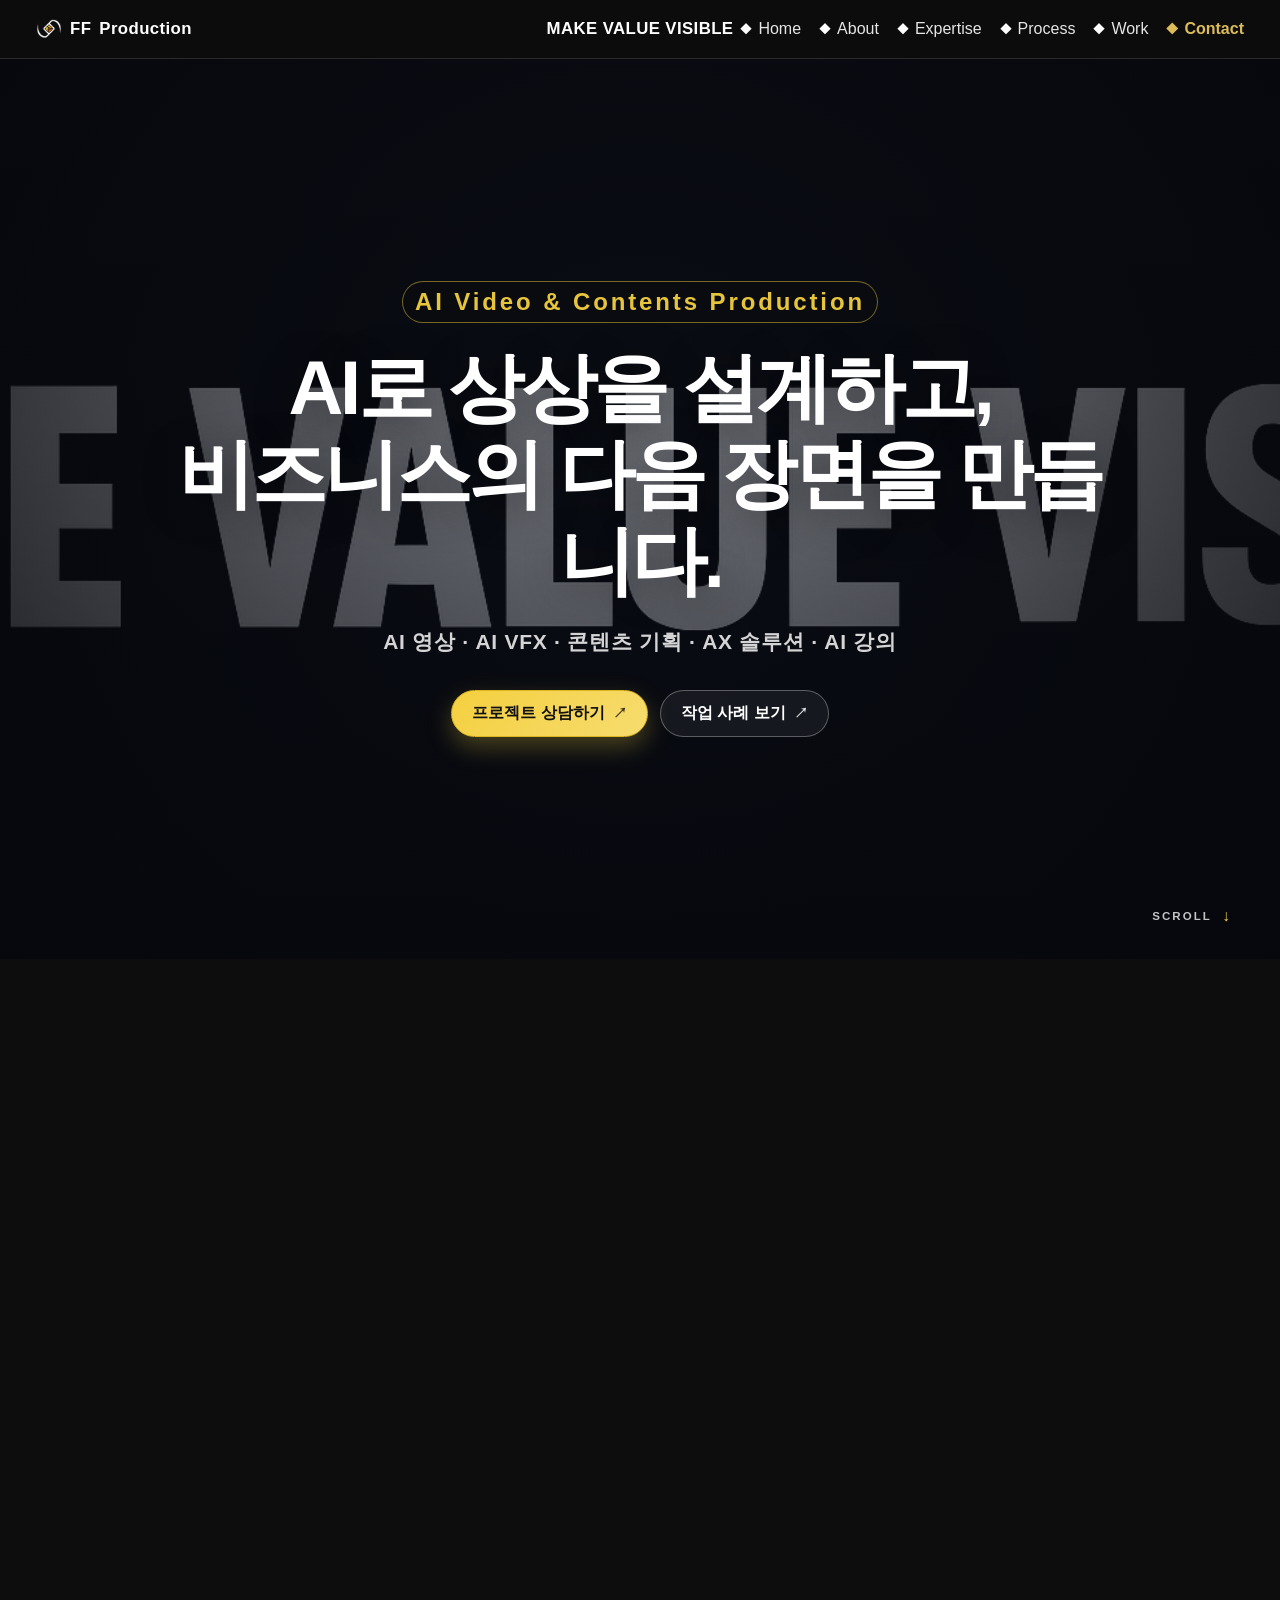
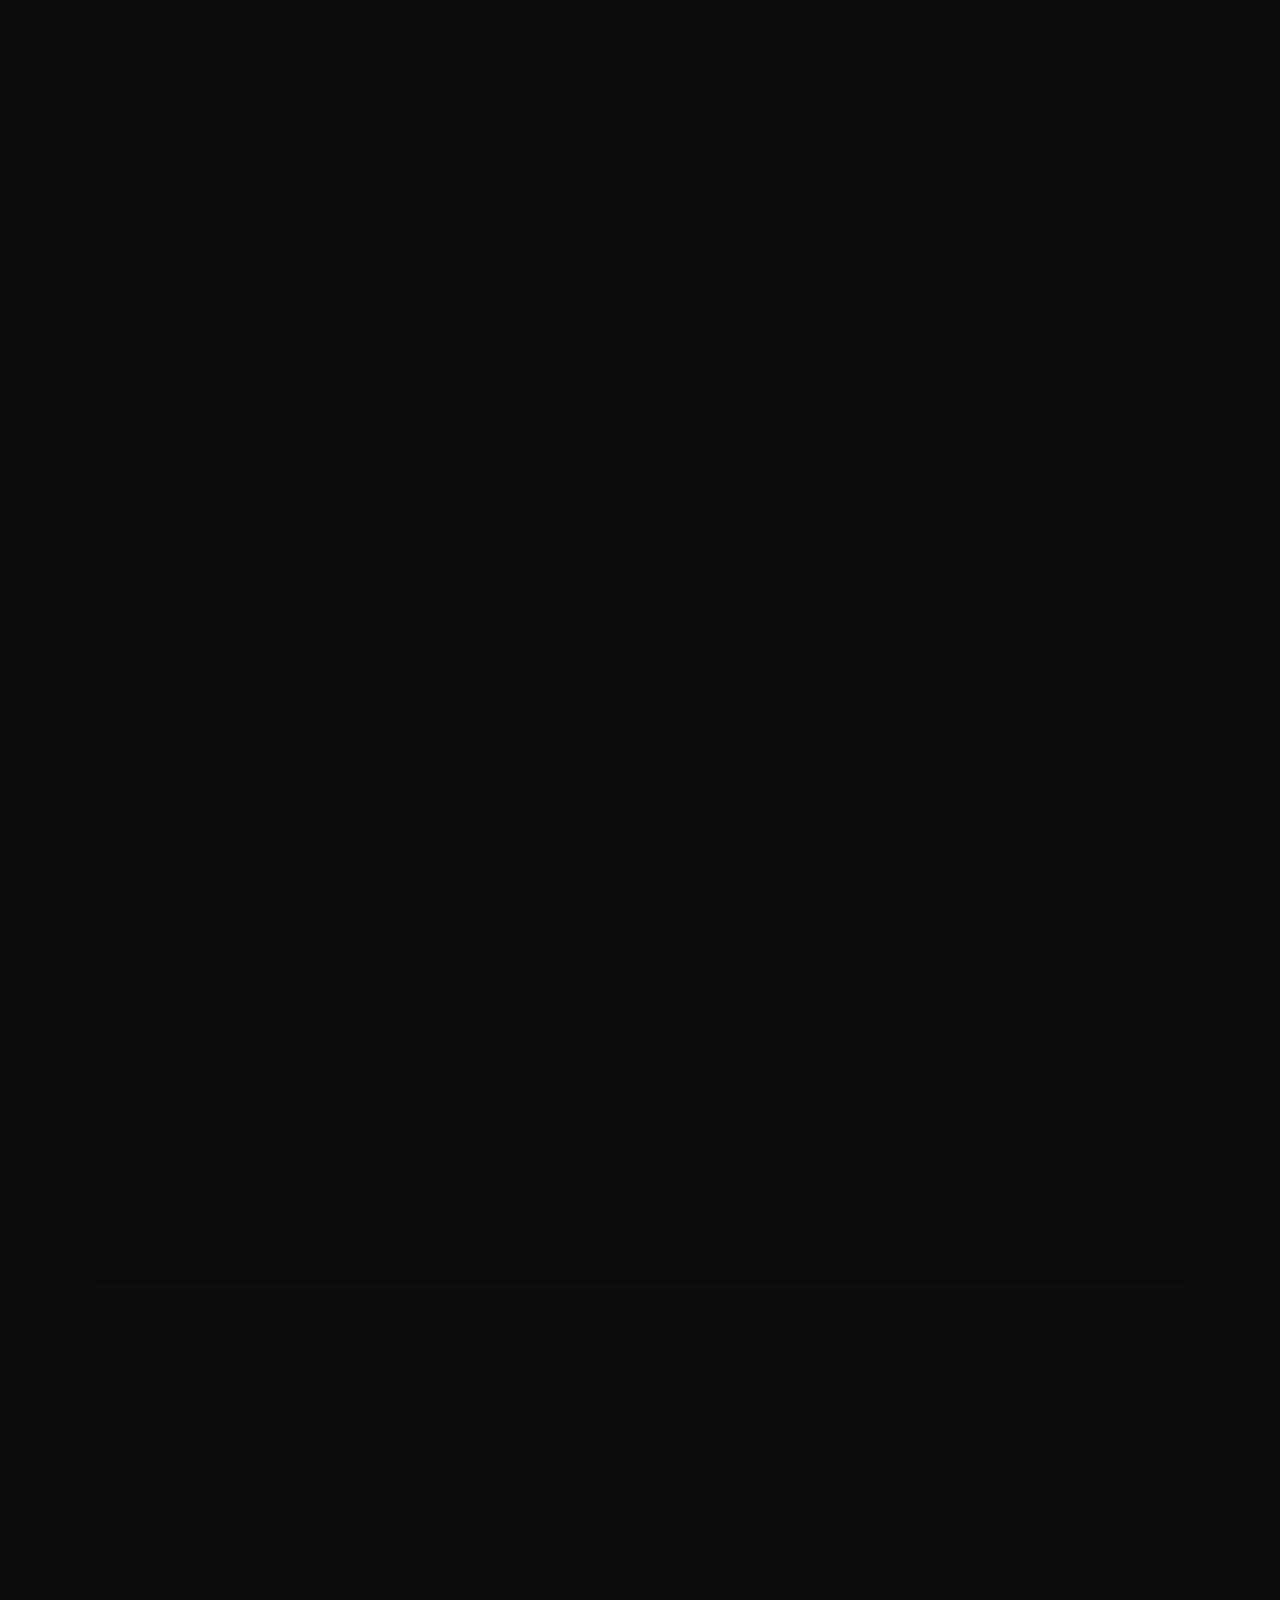
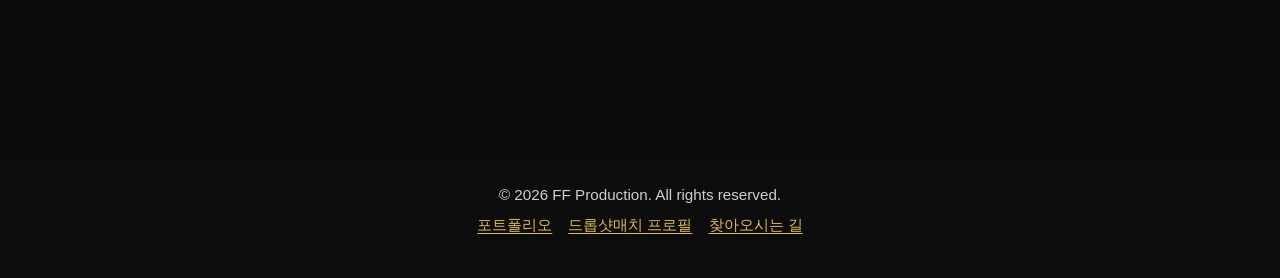
==== commit a52f7f18: "fix: update hero and navigation labels" ====
--- a/index.html
+++ b/index.html
@@ -207,7 +207,7 @@
   <a class="skip-link" href="#main-content">본문으로 바로가기</a>
   <header class="nav">
     <a class="logo logo-link" href="#top"><img class="logo-icon" src="./assets/logo/logo-only.png" alt="" width="26" height="26" /><span class="ff-accent">FF</span> Production</a>
-    <p class="hero-topline">AI CONTENT STUDIO · AX PARTNER</p>
+    <p class="hero-topline">MAKE VALUE VISIBLE</p>
     <nav aria-label="주요 메뉴">
       <a href="#top"><span>◆</span>Home</a>
       <a href="#company"><span>◆</span>About</a>
@@ -225,7 +225,7 @@
     </video>
     <div class="video-overlay"></div>
     <div class="video-content" id="heroContent">
-      <p class="video-kicker">AI CONTENT · CREATIVE TECHNOLOGY</p>
+      <p class="video-kicker">AI Video &amp; Contents Production</p>
       <h1>AI로 상상을 설계하고,<br />비즈니스의 다음 장면을 만듭니다.</h1>
       <p class="hero-summary">AI 영상 · AI VFX · 콘텐츠 기획 · AX 솔루션 · AI 강의</p>
       <div class="cta-wrap hero-actions">
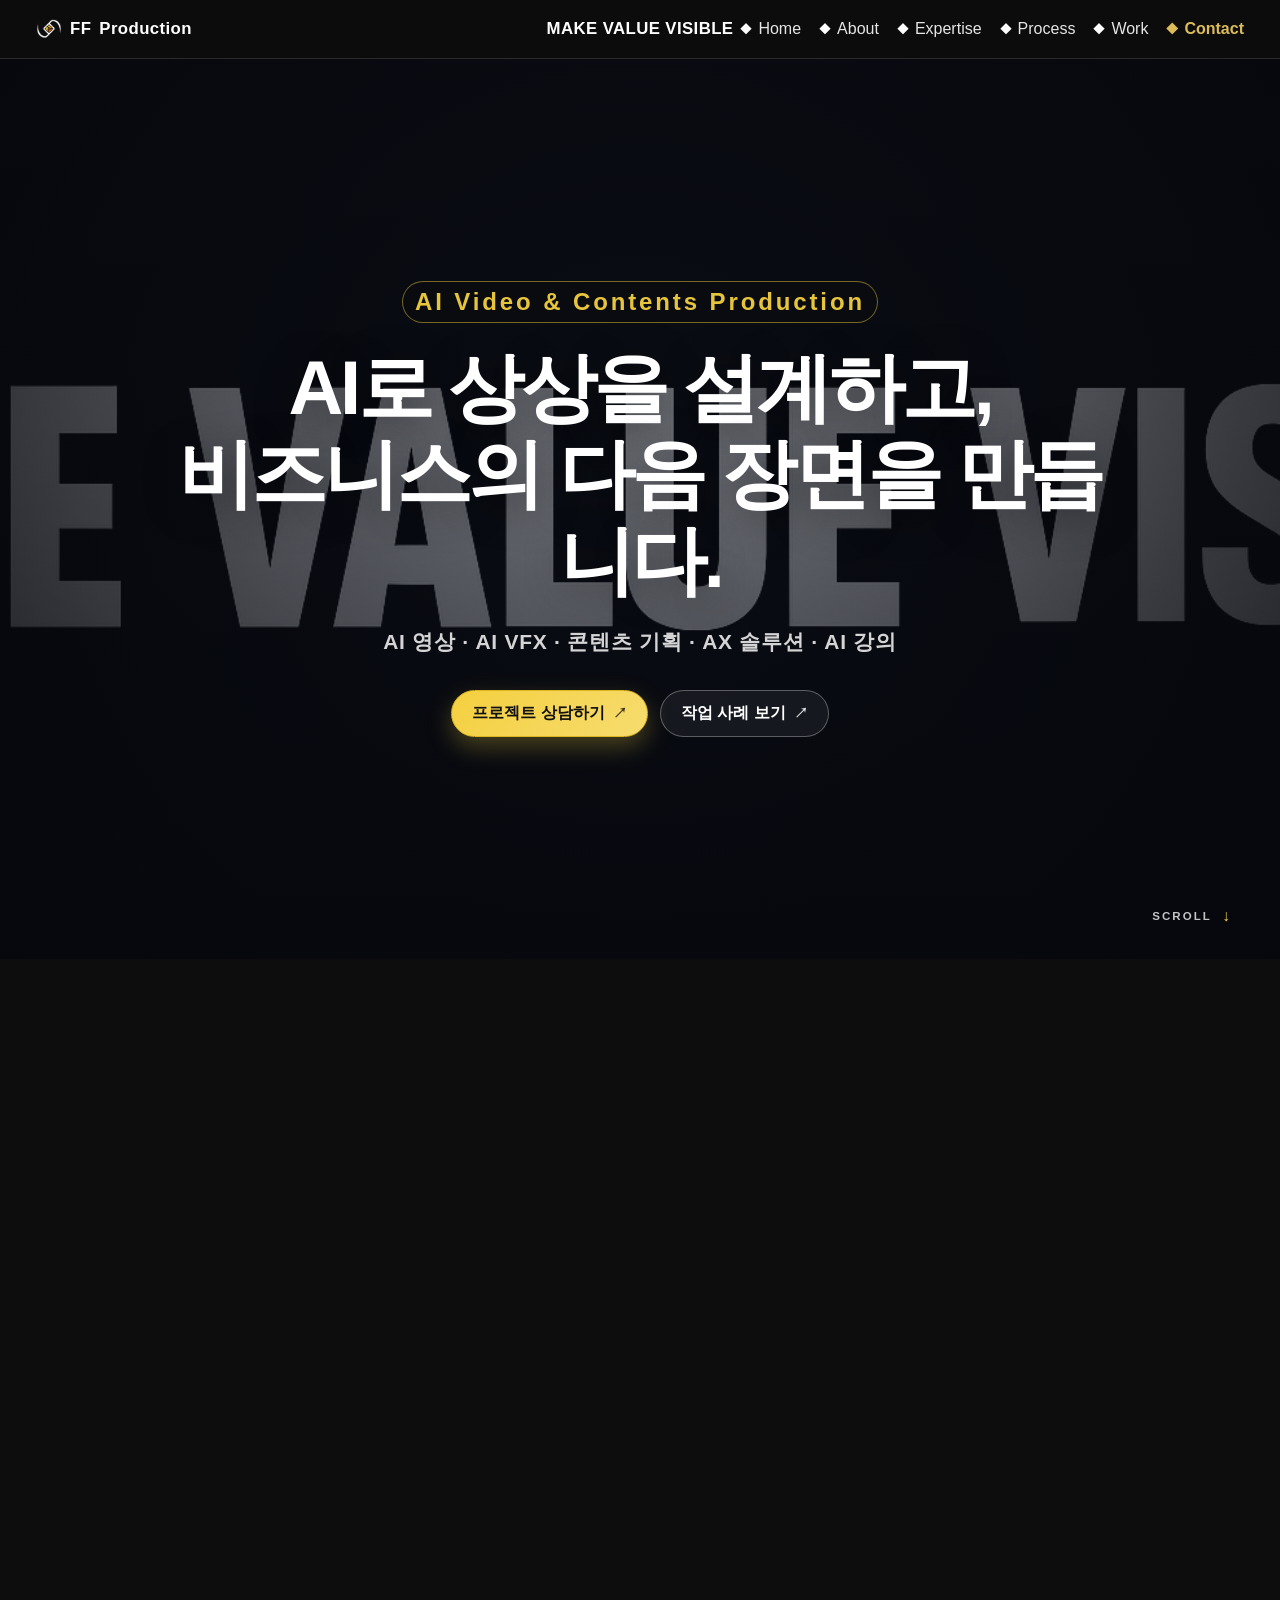
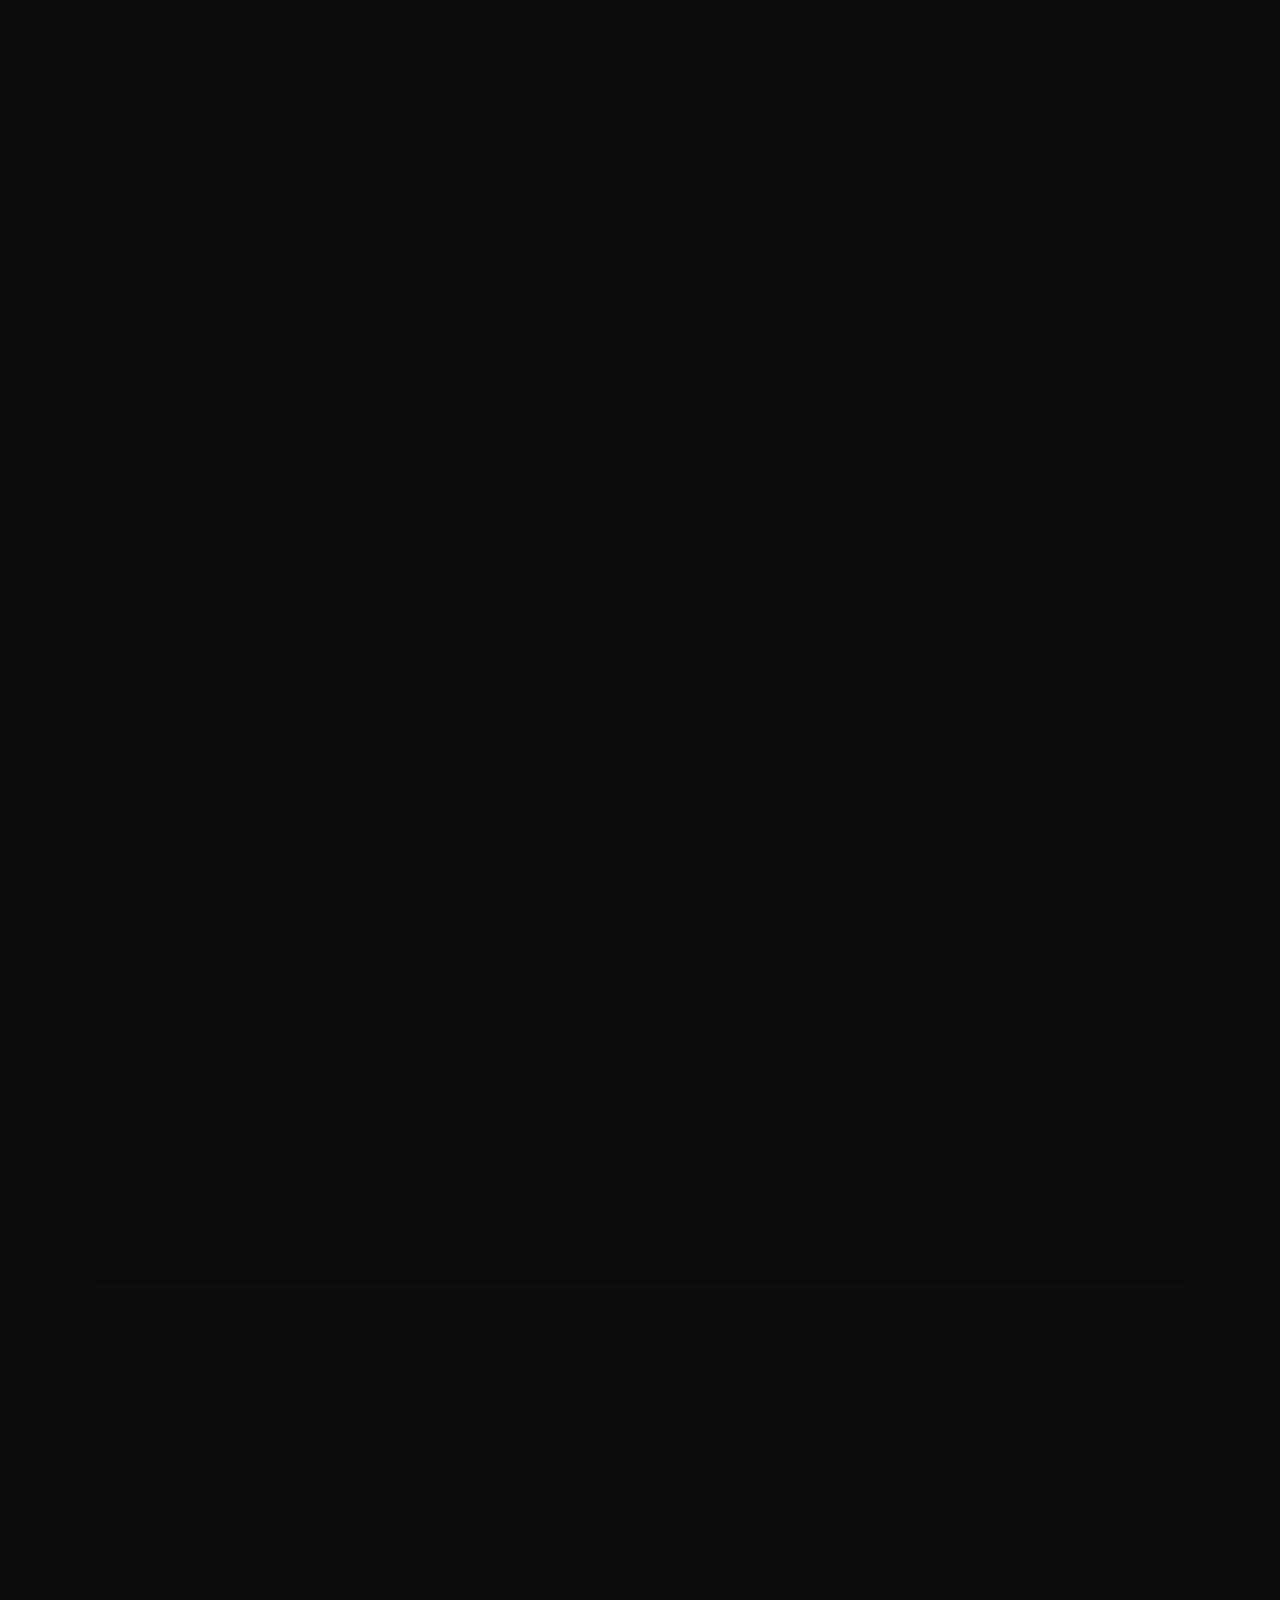
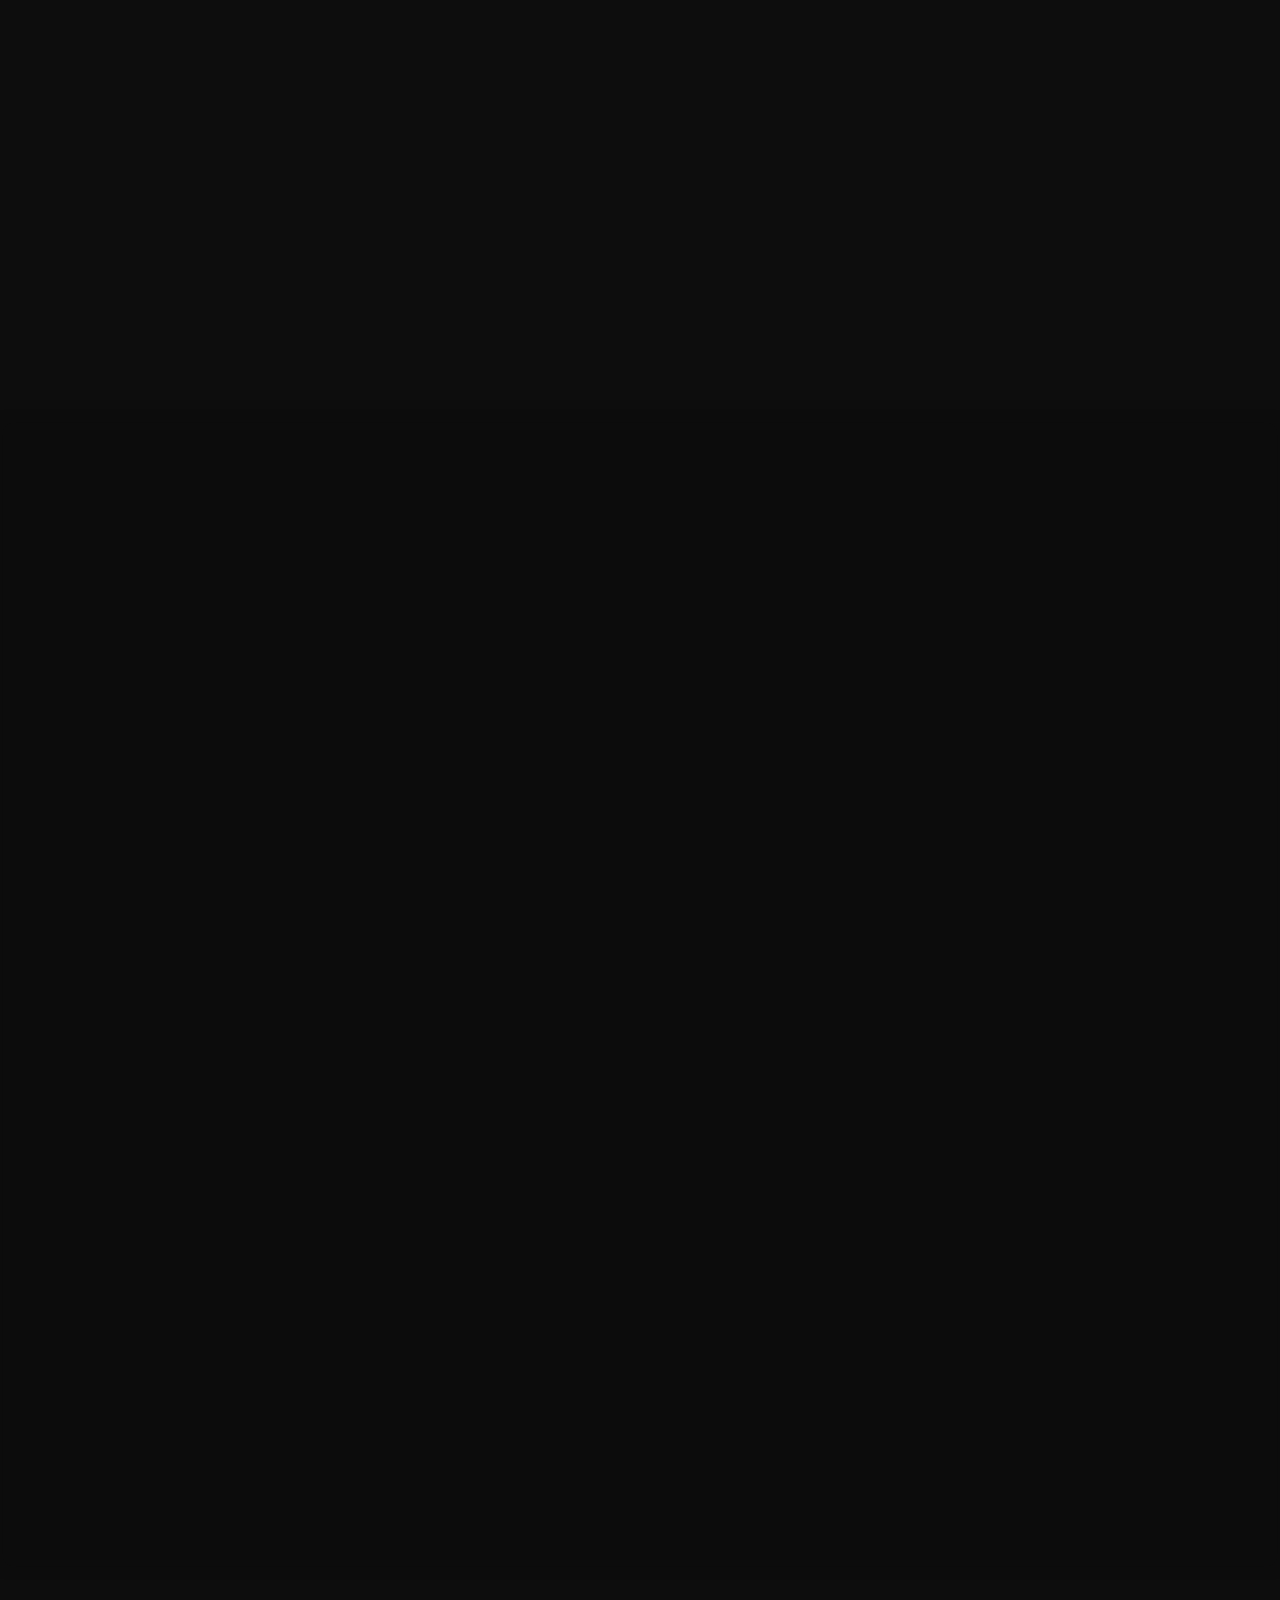
==== commit 0ee8e440: "feat: add original-ratio image portfolio gallery" ====
--- a/index.html
+++ b/index.html
@@ -337,6 +337,20 @@
     </div>
   </section>
 
+  <section id="visuals" class="section section-visuals" aria-labelledby="visuals-title">
+    <p class="section-eyebrow">SELECTED VISUALS</p>
+    <h2 id="visuals-title">상상을 이미지로,<br />가치를 비주얼로.</h2>
+    <div class="visual-gallery">
+      <a href="./assets/visuals/visual-01.jpg" target="_blank" rel="noopener" aria-label="이미지 포트폴리오 1 원본 보기"><img src="./assets/visuals/visual-01.jpg" alt="다다미 위 인물의 시네마틱 AI 비주얼" loading="lazy" decoding="async" /></a>
+      <a href="./assets/visuals/visual-02.jpg" target="_blank" rel="noopener" aria-label="이미지 포트폴리오 2 원본 보기"><img src="./assets/visuals/visual-02.jpg" alt="꽃과 자연광으로 구성한 차량 안 인물 AI 비주얼" loading="lazy" decoding="async" /></a>
+      <a href="./assets/visuals/visual-03.png" target="_blank" rel="noopener" aria-label="이미지 포트폴리오 3 원본 보기"><img src="./assets/visuals/visual-03.png" alt="꽃밭과 나비를 배경으로 한 인물 AI 비주얼" loading="lazy" decoding="async" /></a>
+      <a href="./assets/visuals/visual-04.png" target="_blank" rel="noopener" aria-label="이미지 포트폴리오 4 원본 보기"><img src="./assets/visuals/visual-04.png" alt="붉은 조명과 그림자로 연출한 인물 AI 비주얼" loading="lazy" decoding="async" /></a>
+      <a href="./assets/visuals/visual-05.png" target="_blank" rel="noopener" aria-label="이미지 포트폴리오 5 원본 보기"><img src="./assets/visuals/visual-05.png" alt="오렌지와 보라색 배경의 헤드폰 패션 AI 비주얼" loading="lazy" decoding="async" /></a>
+      <a href="./assets/visuals/visual-06.png" target="_blank" rel="noopener" aria-label="이미지 포트폴리오 6 원본 보기"><img src="./assets/visuals/visual-06.png" alt="흑백 거리와 핑크색 선글라스의 패션 AI 비주얼" loading="lazy" decoding="async" /></a>
+      <a href="./assets/visuals/visual-07.png" target="_blank" rel="noopener" aria-label="이미지 포트폴리오 7 원본 보기"><img src="./assets/visuals/visual-07.png" alt="자연광 아래 바람에 흩날리는 의상의 패션 AI 비주얼" loading="lazy" decoding="async" /></a>
+    </div>
+  </section>
+
   <section id="work" class="section dark section-work reveal">
     <p class="section-eyebrow">SELECTED WORK</p>
     <h2>생각을 장면으로 만든<br />AI 콘텐츠 제작 사례</h2>
--- a/style.css
+++ b/style.css
@@ -1,6 +1,23 @@
 @import url('https://cdn.jsdelivr.net/gh/orioncactus/pretendard/dist/web/static/pretendard.css');
 
 * { box-sizing: border-box; }
+
+/* Image portfolio: preserve each original aspect ratio without cropping. */
+.section.section-visuals { max-width: 1320px; min-height: auto; padding-top: 100px; padding-bottom: 48px; scroll-margin-top: 100px; }
+.section-visuals h2 { color: #dcbc58; line-height: 1.2; }
+.visual-gallery { display: grid; grid-template-columns: repeat(12, minmax(0, 1fr)); gap: clamp(12px, 1.8vw, 24px); align-items: start; margin-top: 20px; }
+.visual-gallery a { display: block; grid-column: span 4; border-radius: 12px; outline-offset: 5px; }
+.visual-gallery a:nth-child(n+4) { grid-column: span 3; }
+.visual-gallery img { display: block; width: 100%; height: auto; border-radius: 12px; }
+.visual-gallery a:hover { box-shadow: 0 0 0 1px rgba(220,188,88,.65); }
+@media (max-width: 900px) {
+  .visual-gallery { grid-template-columns: repeat(2, minmax(0, 1fr)); }
+  .visual-gallery a, .visual-gallery a:nth-child(n+4) { grid-column: auto; }
+}
+@media (max-width: 560px) {
+  .visual-gallery { grid-template-columns: 1fr; gap: 20px; }
+  .section.section-visuals { padding-top: 64px; }
+}
 html, body {
   margin: 0;
   padding: 0;
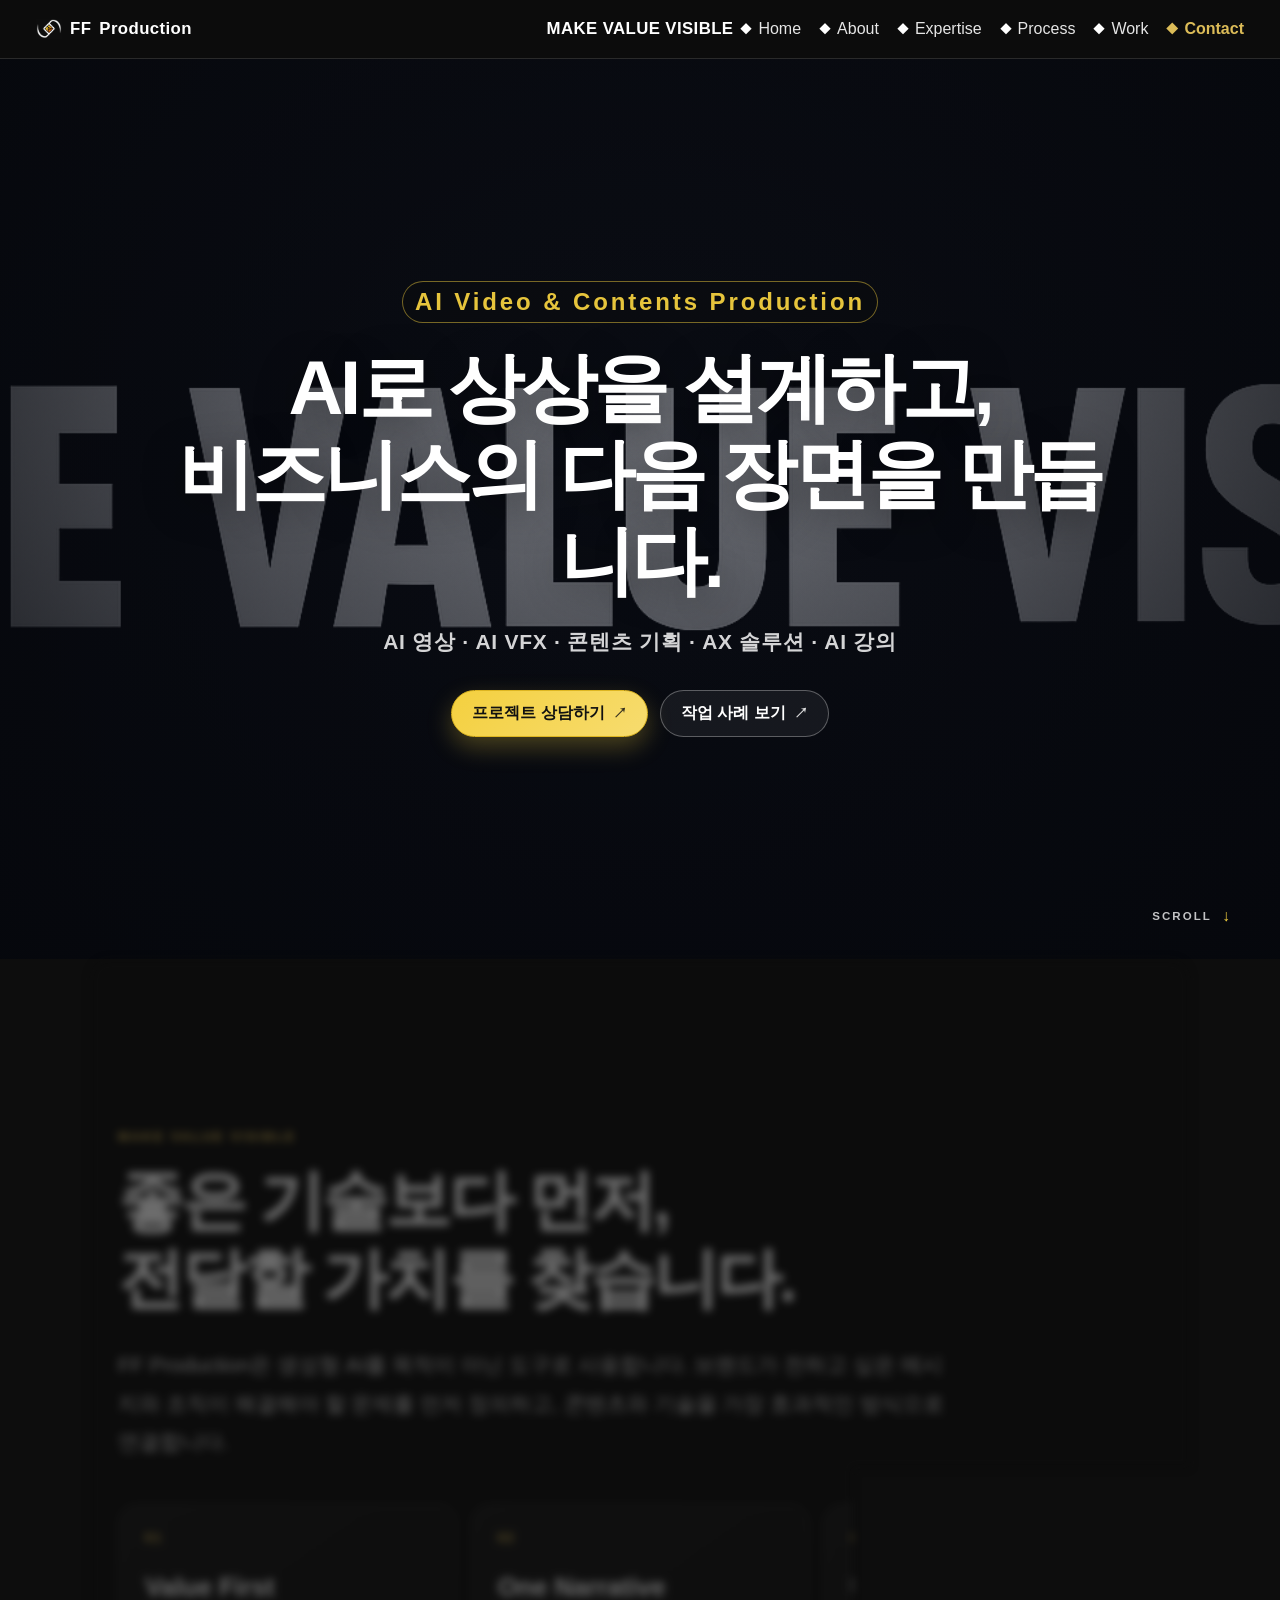
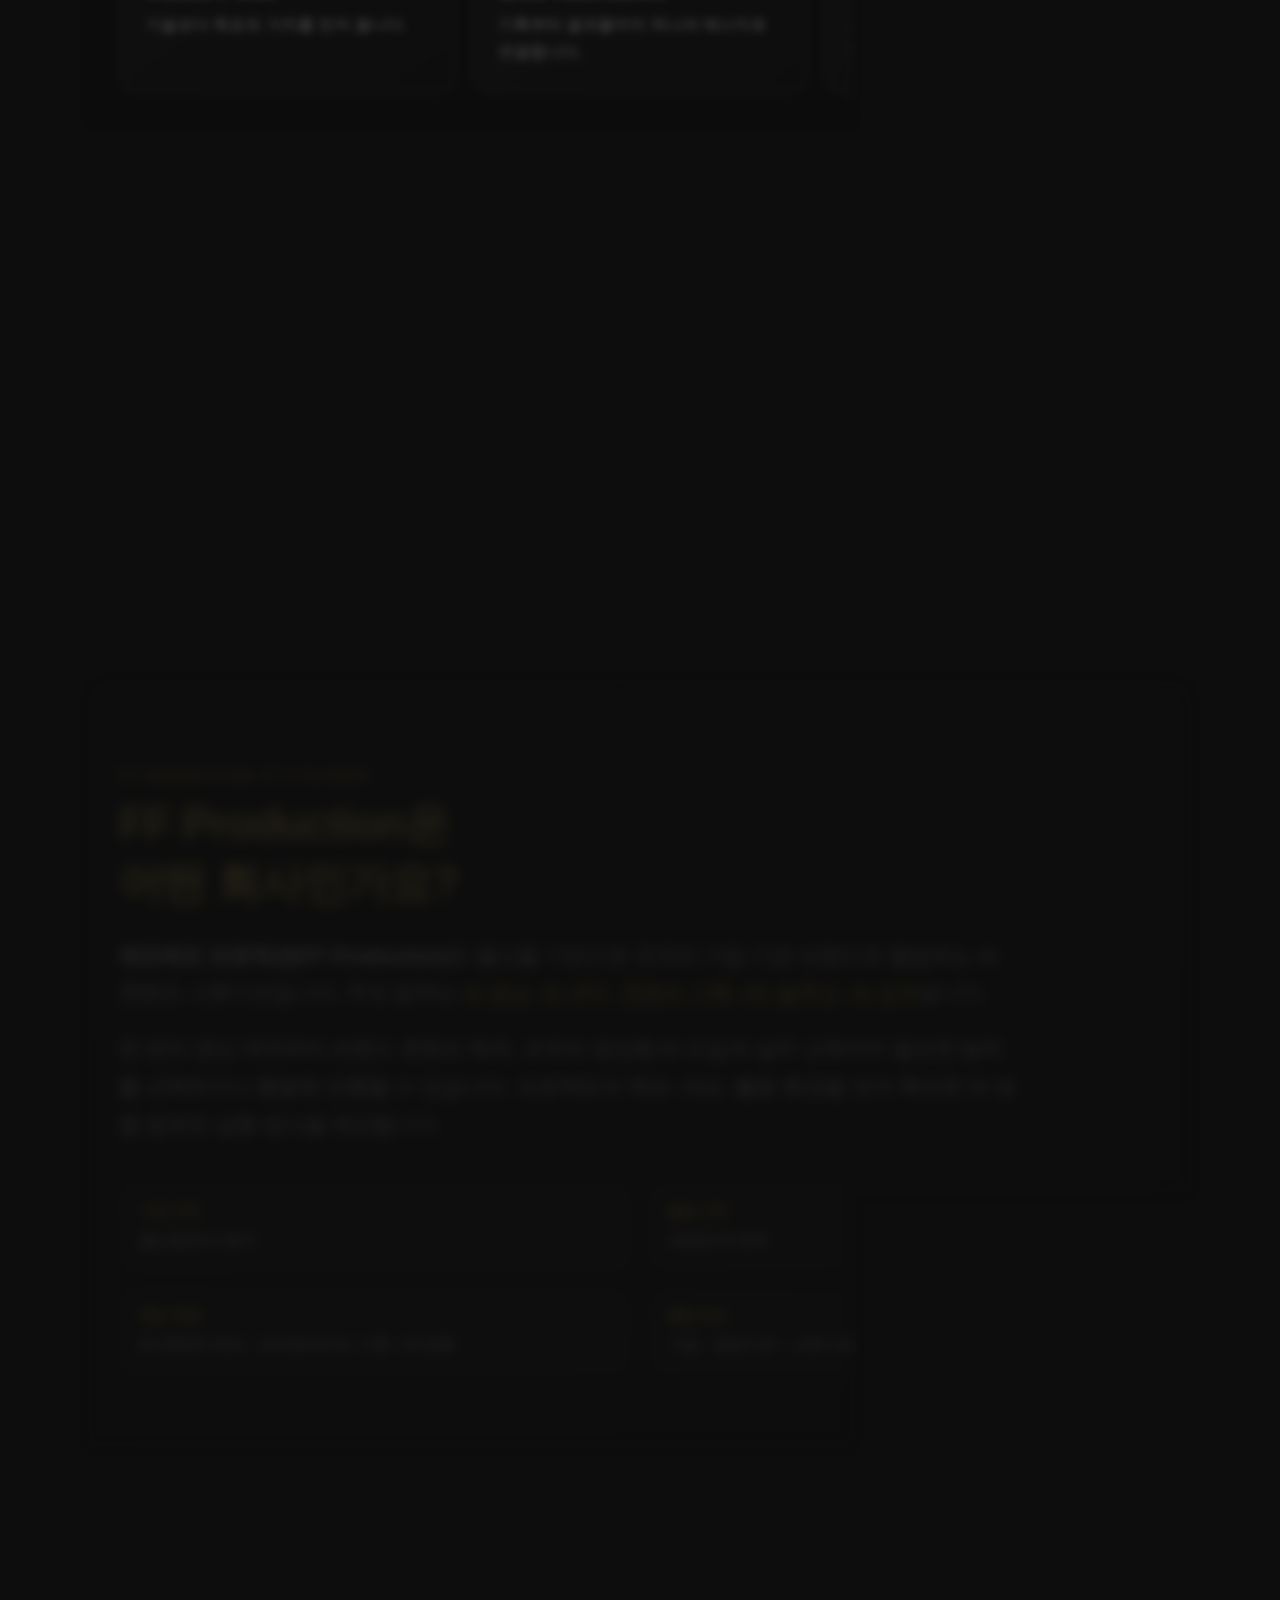
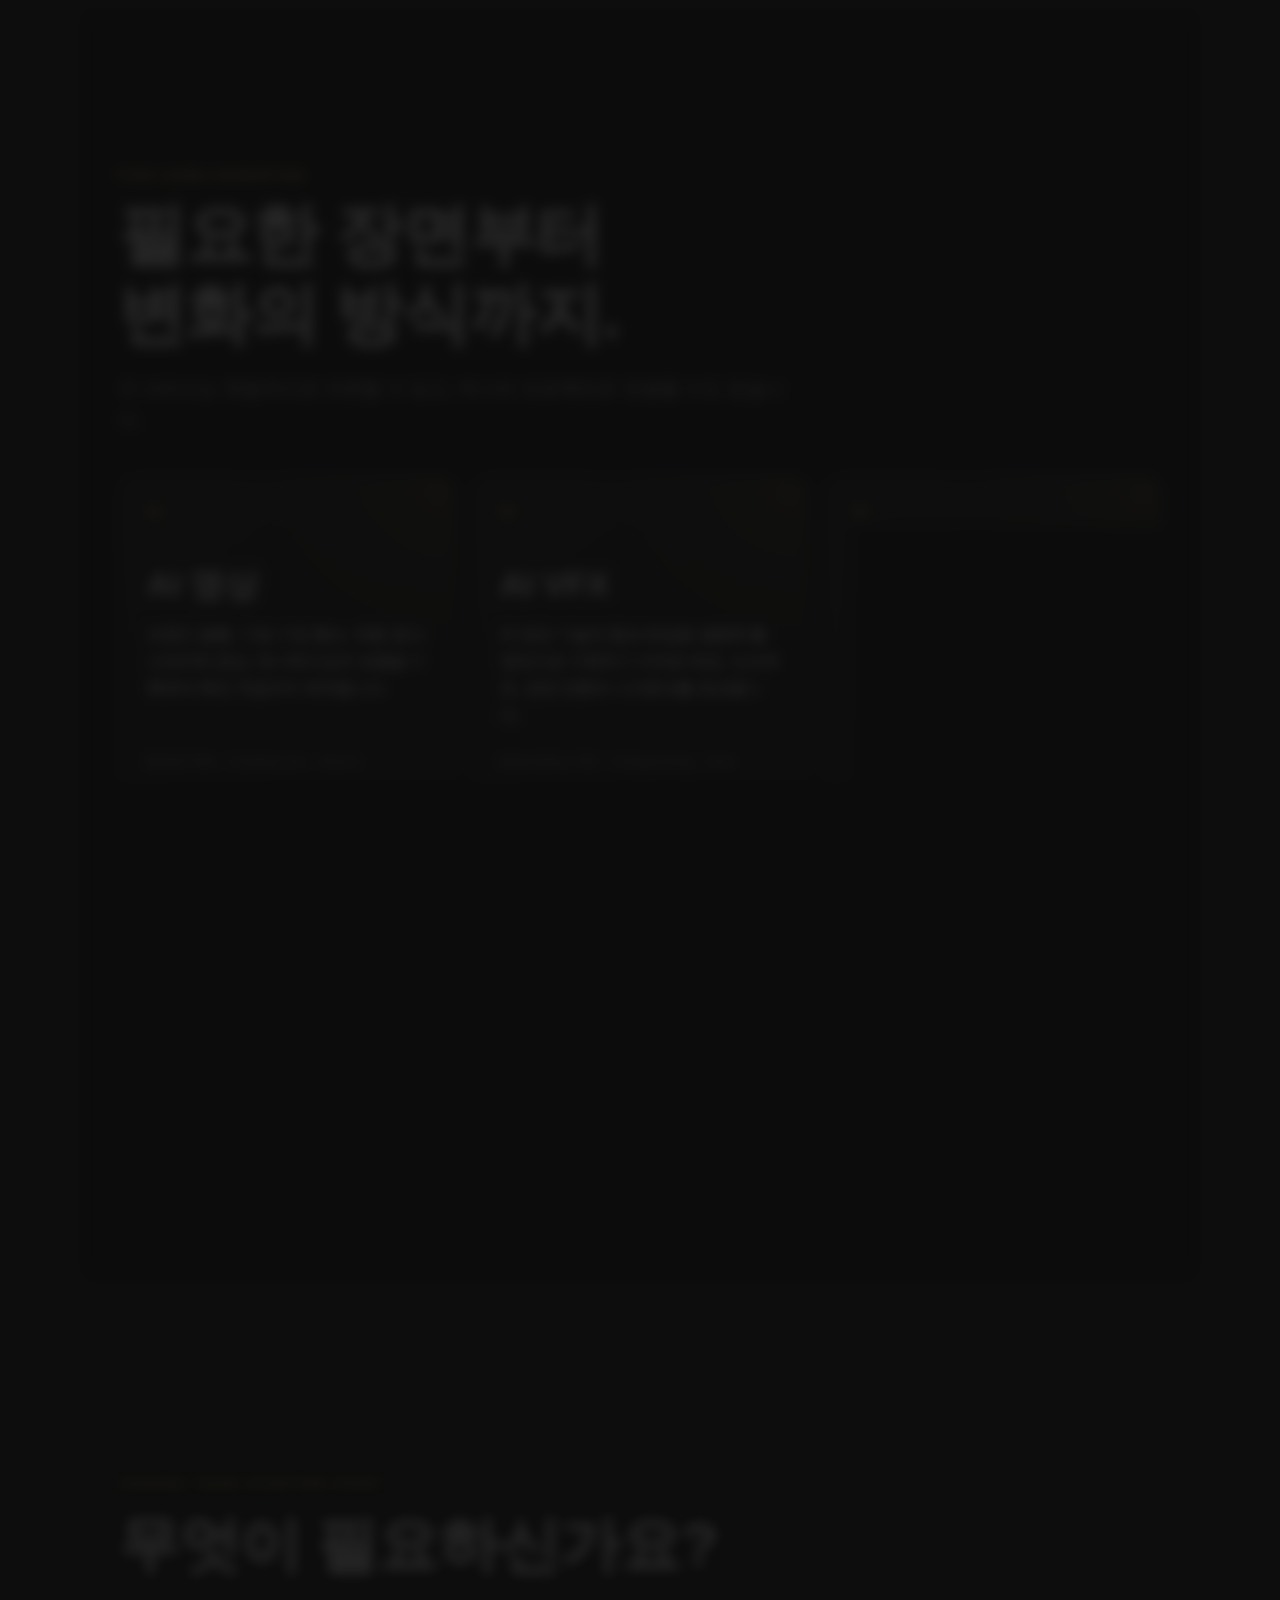
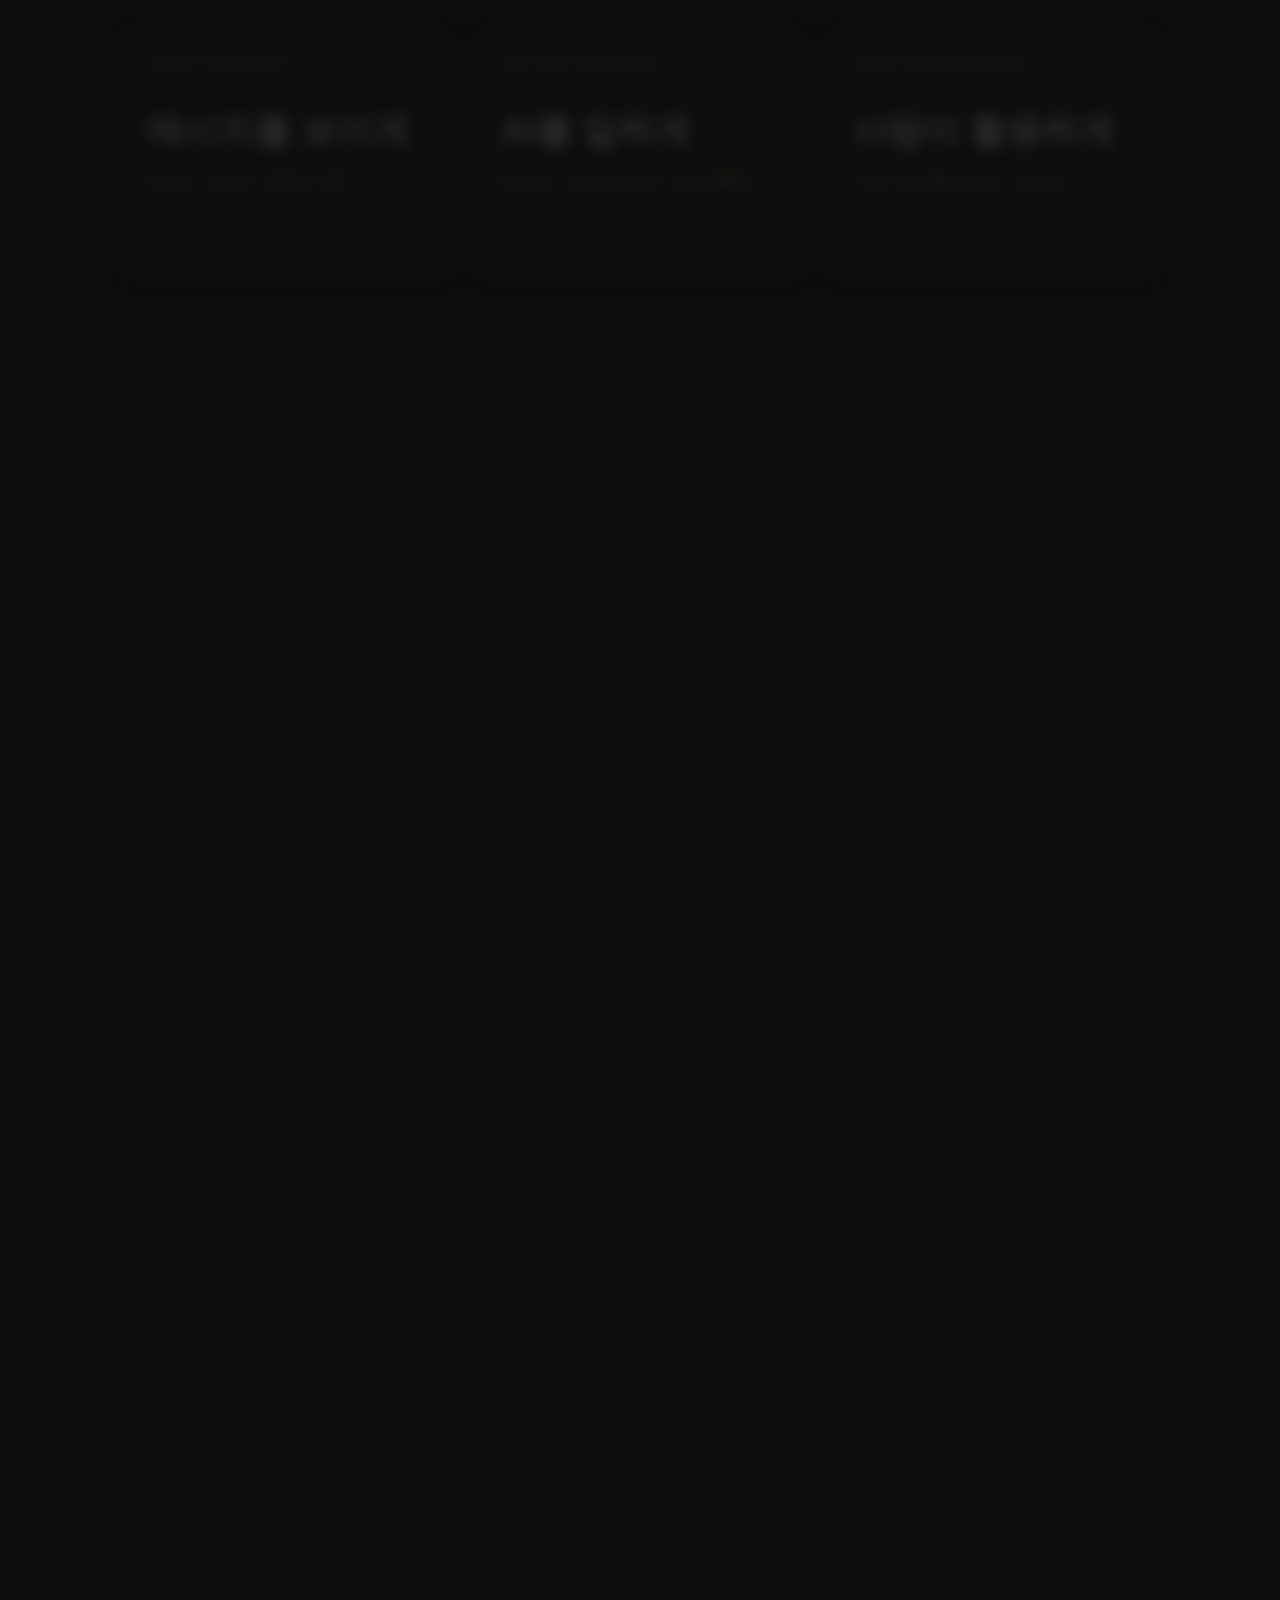
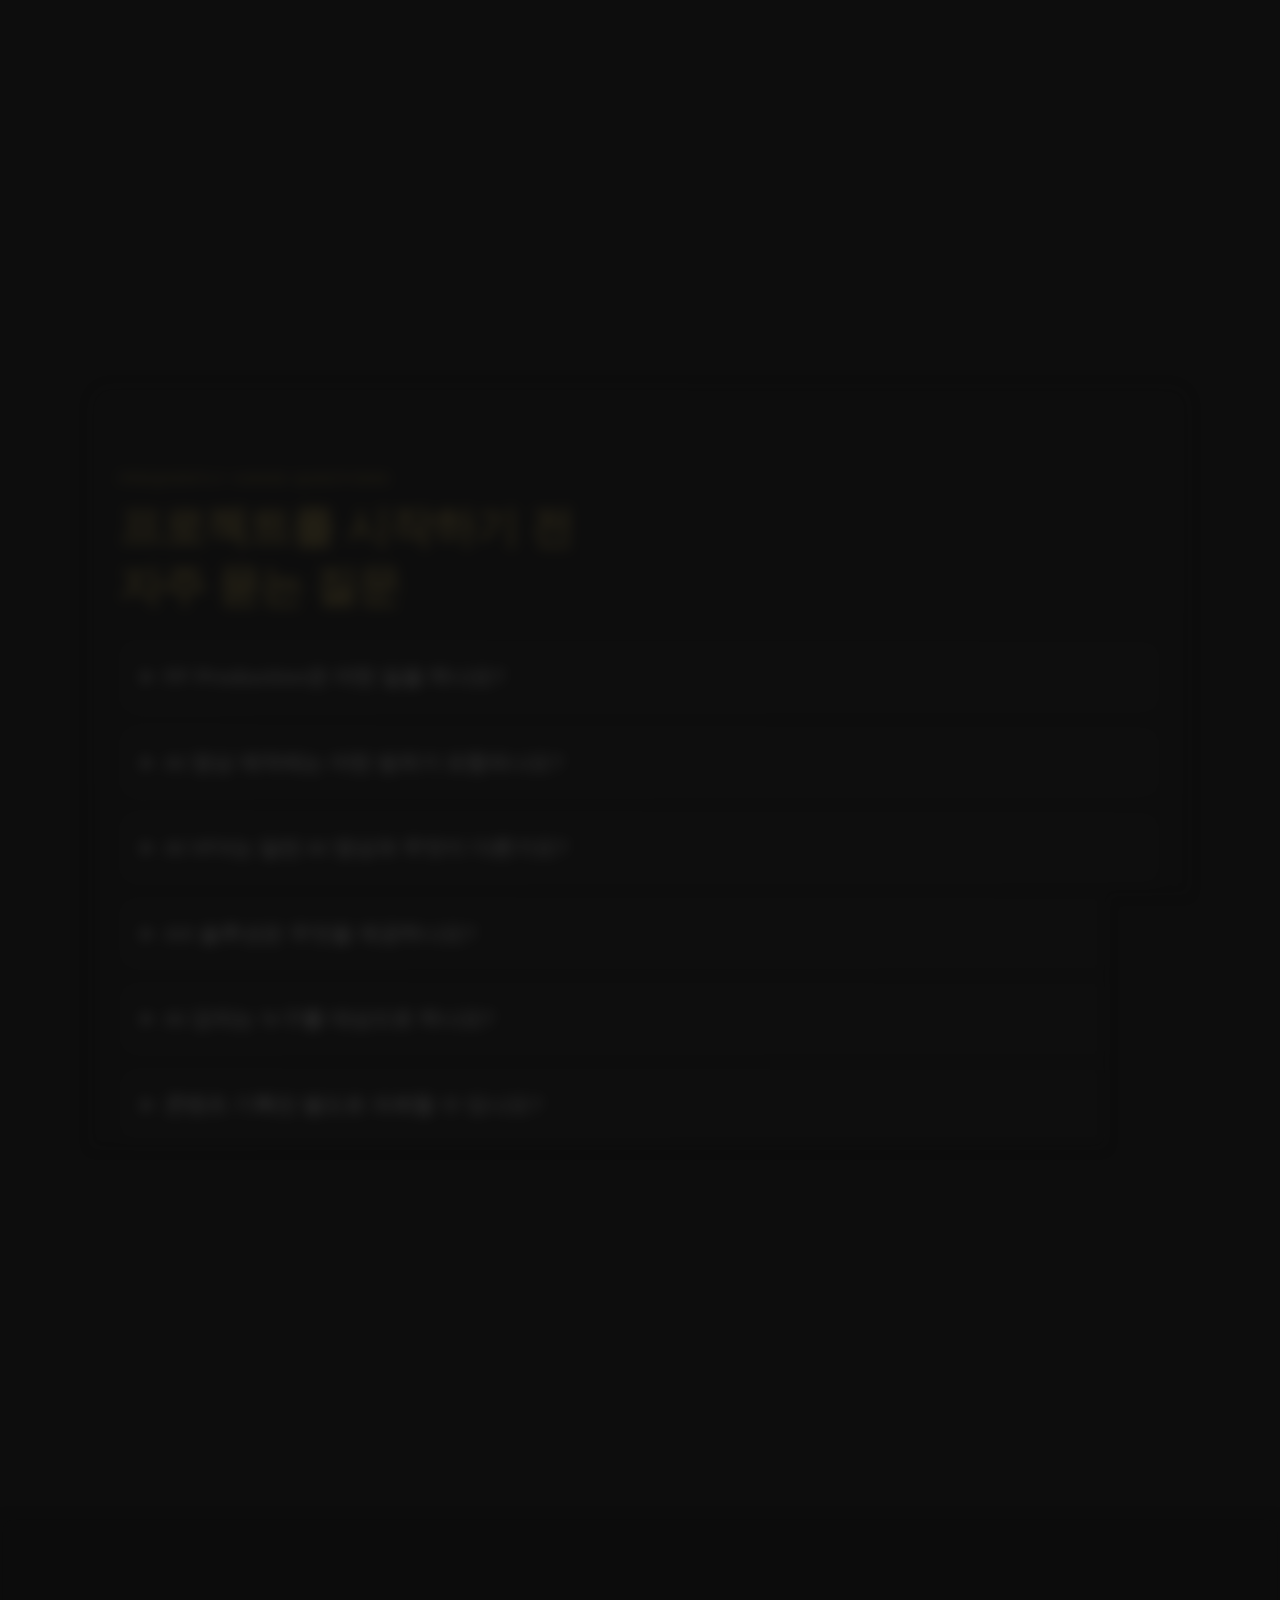
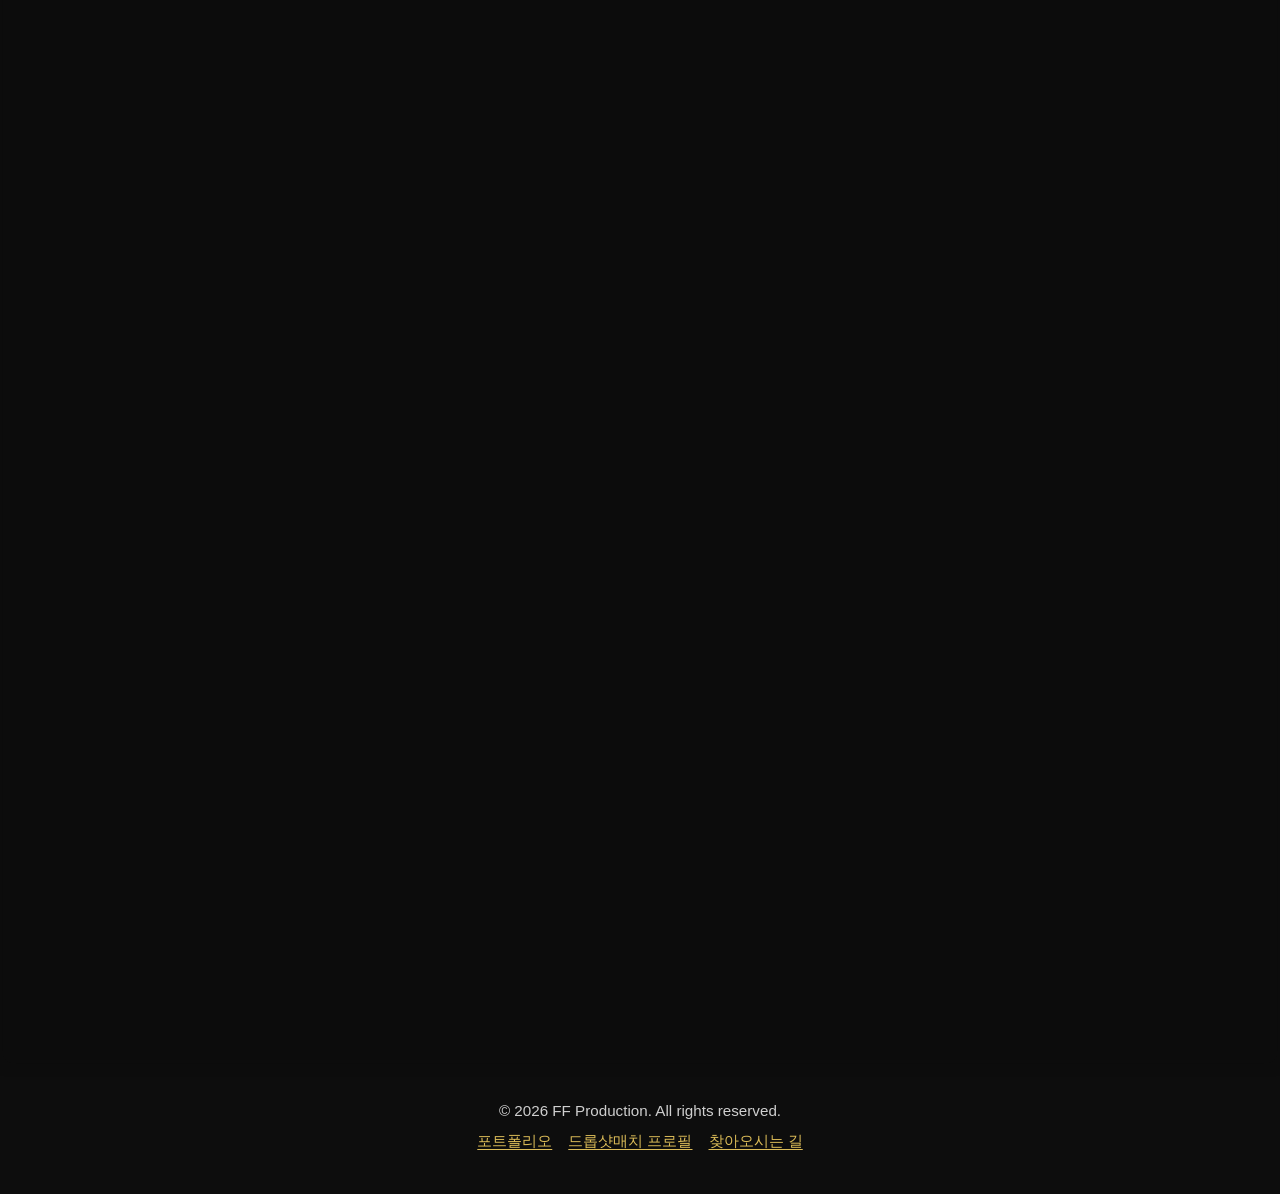
==== commit c9195278: "feat: add looping image slider with reveal effects" ====
--- a/index.html
+++ b/index.html
@@ -340,7 +340,9 @@
   <section id="visuals" class="section section-visuals" aria-labelledby="visuals-title">
     <p class="section-eyebrow">SELECTED VISUALS</p>
     <h2 id="visuals-title">상상을 이미지로,<br />가치를 비주얼로.</h2>
-    <div class="visual-gallery">
+    <div class="visual-slider">
+    <button class="visual-arrow visual-prev" type="button" aria-label="이전 이미지" aria-controls="visual-track">←</button>
+    <div class="visual-gallery" id="visual-track" tabindex="0" role="region" aria-label="이미지 포트폴리오 슬라이더">
       <a href="./assets/visuals/visual-01.jpg" target="_blank" rel="noopener" aria-label="이미지 포트폴리오 1 원본 보기"><img src="./assets/visuals/visual-01.jpg" alt="다다미 위 인물의 시네마틱 AI 비주얼" loading="lazy" decoding="async" /></a>
       <a href="./assets/visuals/visual-02.jpg" target="_blank" rel="noopener" aria-label="이미지 포트폴리오 2 원본 보기"><img src="./assets/visuals/visual-02.jpg" alt="꽃과 자연광으로 구성한 차량 안 인물 AI 비주얼" loading="lazy" decoding="async" /></a>
       <a href="./assets/visuals/visual-03.png" target="_blank" rel="noopener" aria-label="이미지 포트폴리오 3 원본 보기"><img src="./assets/visuals/visual-03.png" alt="꽃밭과 나비를 배경으로 한 인물 AI 비주얼" loading="lazy" decoding="async" /></a>
@@ -348,6 +350,8 @@
       <a href="./assets/visuals/visual-05.png" target="_blank" rel="noopener" aria-label="이미지 포트폴리오 5 원본 보기"><img src="./assets/visuals/visual-05.png" alt="오렌지와 보라색 배경의 헤드폰 패션 AI 비주얼" loading="lazy" decoding="async" /></a>
       <a href="./assets/visuals/visual-06.png" target="_blank" rel="noopener" aria-label="이미지 포트폴리오 6 원본 보기"><img src="./assets/visuals/visual-06.png" alt="흑백 거리와 핑크색 선글라스의 패션 AI 비주얼" loading="lazy" decoding="async" /></a>
       <a href="./assets/visuals/visual-07.png" target="_blank" rel="noopener" aria-label="이미지 포트폴리오 7 원본 보기"><img src="./assets/visuals/visual-07.png" alt="자연광 아래 바람에 흩날리는 의상의 패션 AI 비주얼" loading="lazy" decoding="async" /></a>
+    </div>
+    <button class="visual-arrow visual-next" type="button" aria-label="다음 이미지" aria-controls="visual-track">→</button>
     </div>
   </section>
 
@@ -615,6 +619,7 @@
     </div>
   </div>
 
+  <script src="./scripts/visual-slider.js" defer></script>
   <script>
     if ('scrollRestoration' in history) {
       history.scrollRestoration = 'manual';
--- a/style.css
+++ b/style.css
@@ -5,18 +5,30 @@
 /* Image portfolio: preserve each original aspect ratio without cropping. */
 .section.section-visuals { max-width: 1320px; min-height: auto; padding-top: 100px; padding-bottom: 48px; scroll-margin-top: 100px; }
 .section-visuals h2 { color: #dcbc58; line-height: 1.2; }
-.visual-gallery { display: grid; grid-template-columns: repeat(12, minmax(0, 1fr)); gap: clamp(12px, 1.8vw, 24px); align-items: start; margin-top: 20px; }
-.visual-gallery a { display: block; grid-column: span 4; border-radius: 12px; outline-offset: 5px; }
-.visual-gallery a:nth-child(n+4) { grid-column: span 3; }
-.visual-gallery img { display: block; width: 100%; height: auto; border-radius: 12px; }
+.visual-slider { position: relative; margin-top: 20px; padding: 0 54px; }
+.visual-gallery { display: flex; gap: 24px; align-items: center; overflow-x: auto; overscroll-behavior-x: contain; scroll-snap-type: x mandatory; scrollbar-width: none; padding: 24px 2px; }
+.visual-gallery::-webkit-scrollbar { display: none; }
+.visual-gallery a { display: block; flex: 0 0 auto; border-radius: 12px; outline-offset: 5px; scroll-snap-align: start; }
+.visual-gallery img { display: block; width: auto; height: clamp(280px, 38vw, 480px); max-width: none; border-radius: 12px; }
+.visual-gallery.is-enhanced a { opacity: .12; transform: translateY(22px) scale(.97); filter: blur(7px); transition: opacity .8s ease, transform .8s cubic-bezier(.2,.7,.3,1), filter .8s ease; }
+.visual-gallery.is-enhanced a.is-visible { opacity: 1; transform: none; filter: none; }
+.visual-arrow { position: absolute; top: 50%; transform: translateY(-50%); width: 44px; height: 44px; border: 1px solid rgba(220,188,88,.5); border-radius: 50%; background: #171717; color: #dcbc58; font-size: 23px; cursor: pointer; transition: background .2s, opacity .2s; }
+.visual-prev { left: 0; } .visual-next { right: 0; }
+.visual-arrow:hover { background: #302a19; }
+.visual-arrow:disabled { opacity: .25; cursor: default; }
 .visual-gallery a:hover { box-shadow: 0 0 0 1px rgba(220,188,88,.65); }
 @media (max-width: 900px) {
-  .visual-gallery { grid-template-columns: repeat(2, minmax(0, 1fr)); }
-  .visual-gallery a, .visual-gallery a:nth-child(n+4) { grid-column: auto; }
+  .visual-gallery { gap: 16px; }
 }
 @media (max-width: 560px) {
-  .visual-gallery { grid-template-columns: 1fr; gap: 20px; }
+  .visual-slider { padding: 0 34px; }
+  .visual-gallery { gap: 14px; }
+  .visual-gallery img { height: 300px; max-height: 55svh; }
+  .visual-arrow { width: 30px; height: 40px; font-size: 18px; }
   .section.section-visuals { padding-top: 64px; }
+}
+@media (prefers-reduced-motion: reduce) {
+  .visual-gallery.is-enhanced a { opacity: 1; transform: none; filter: none; transition: none; }
 }
 html, body {
   margin: 0;
